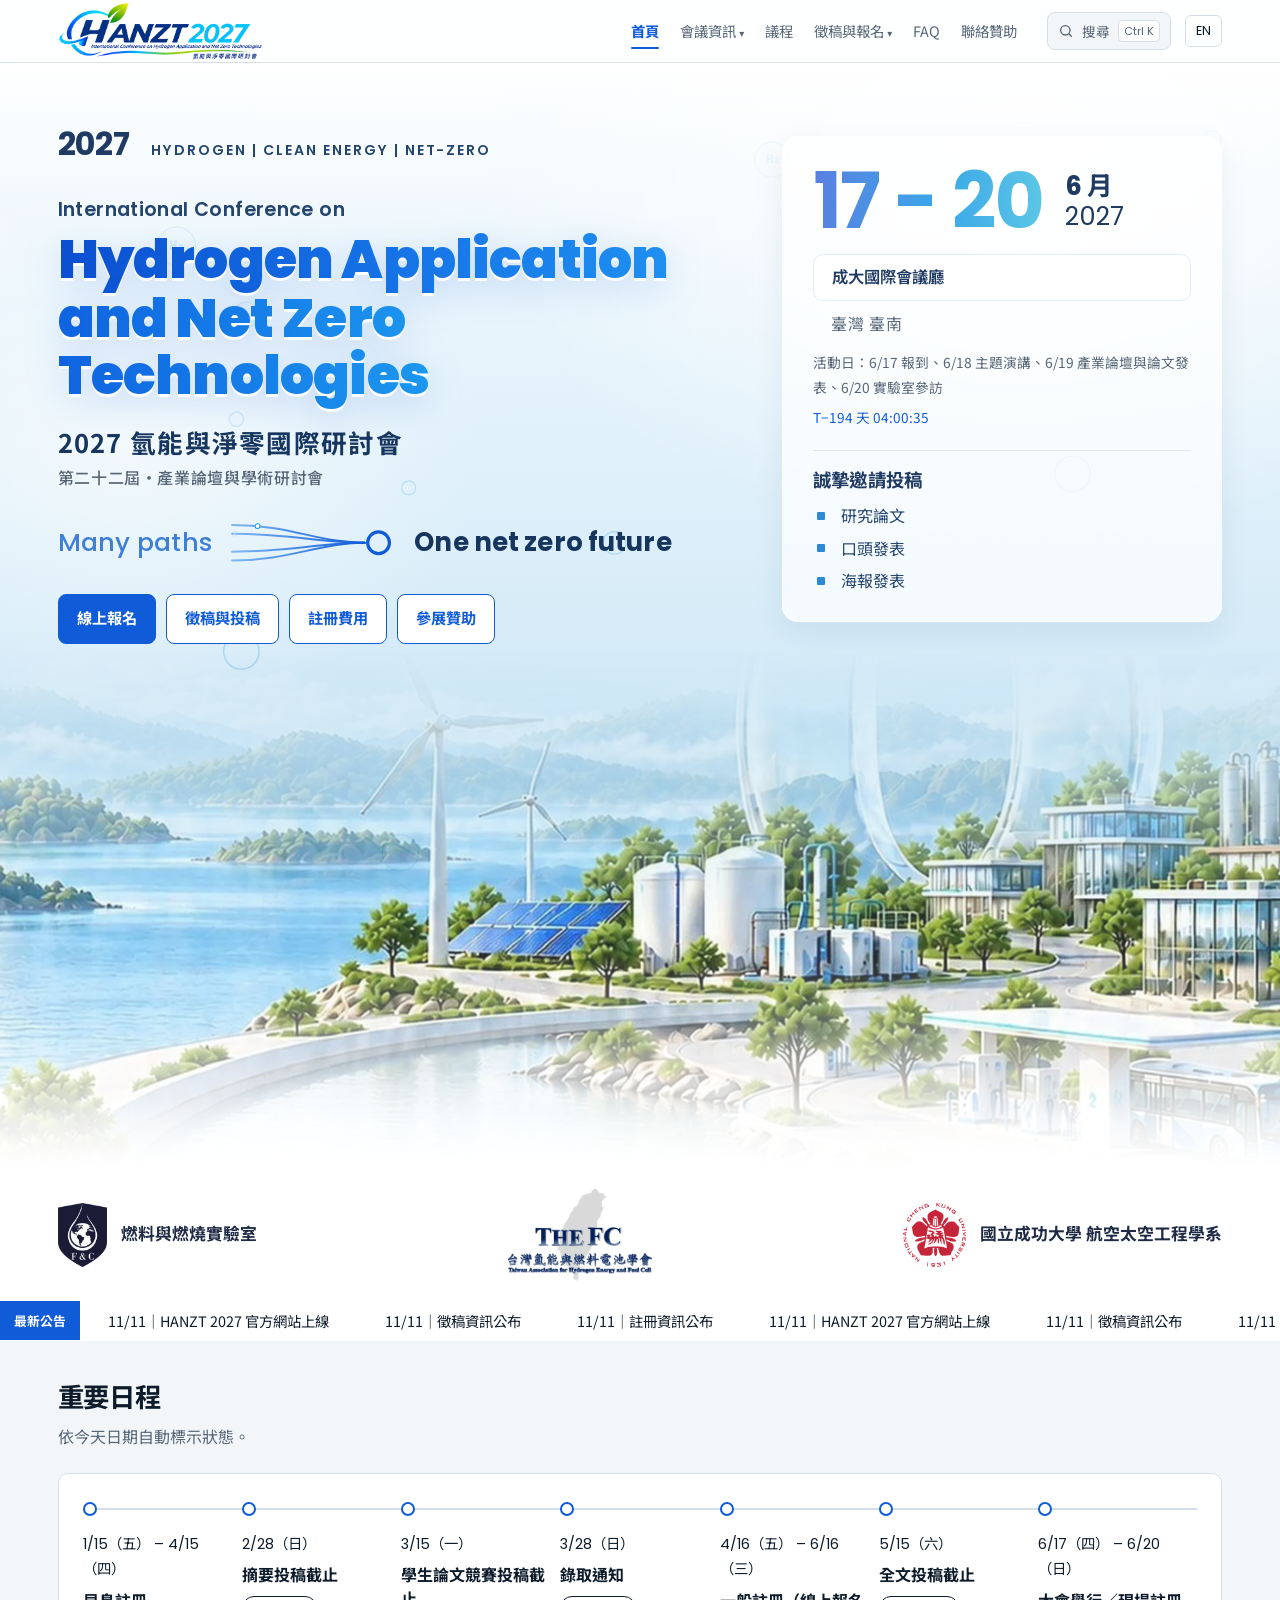
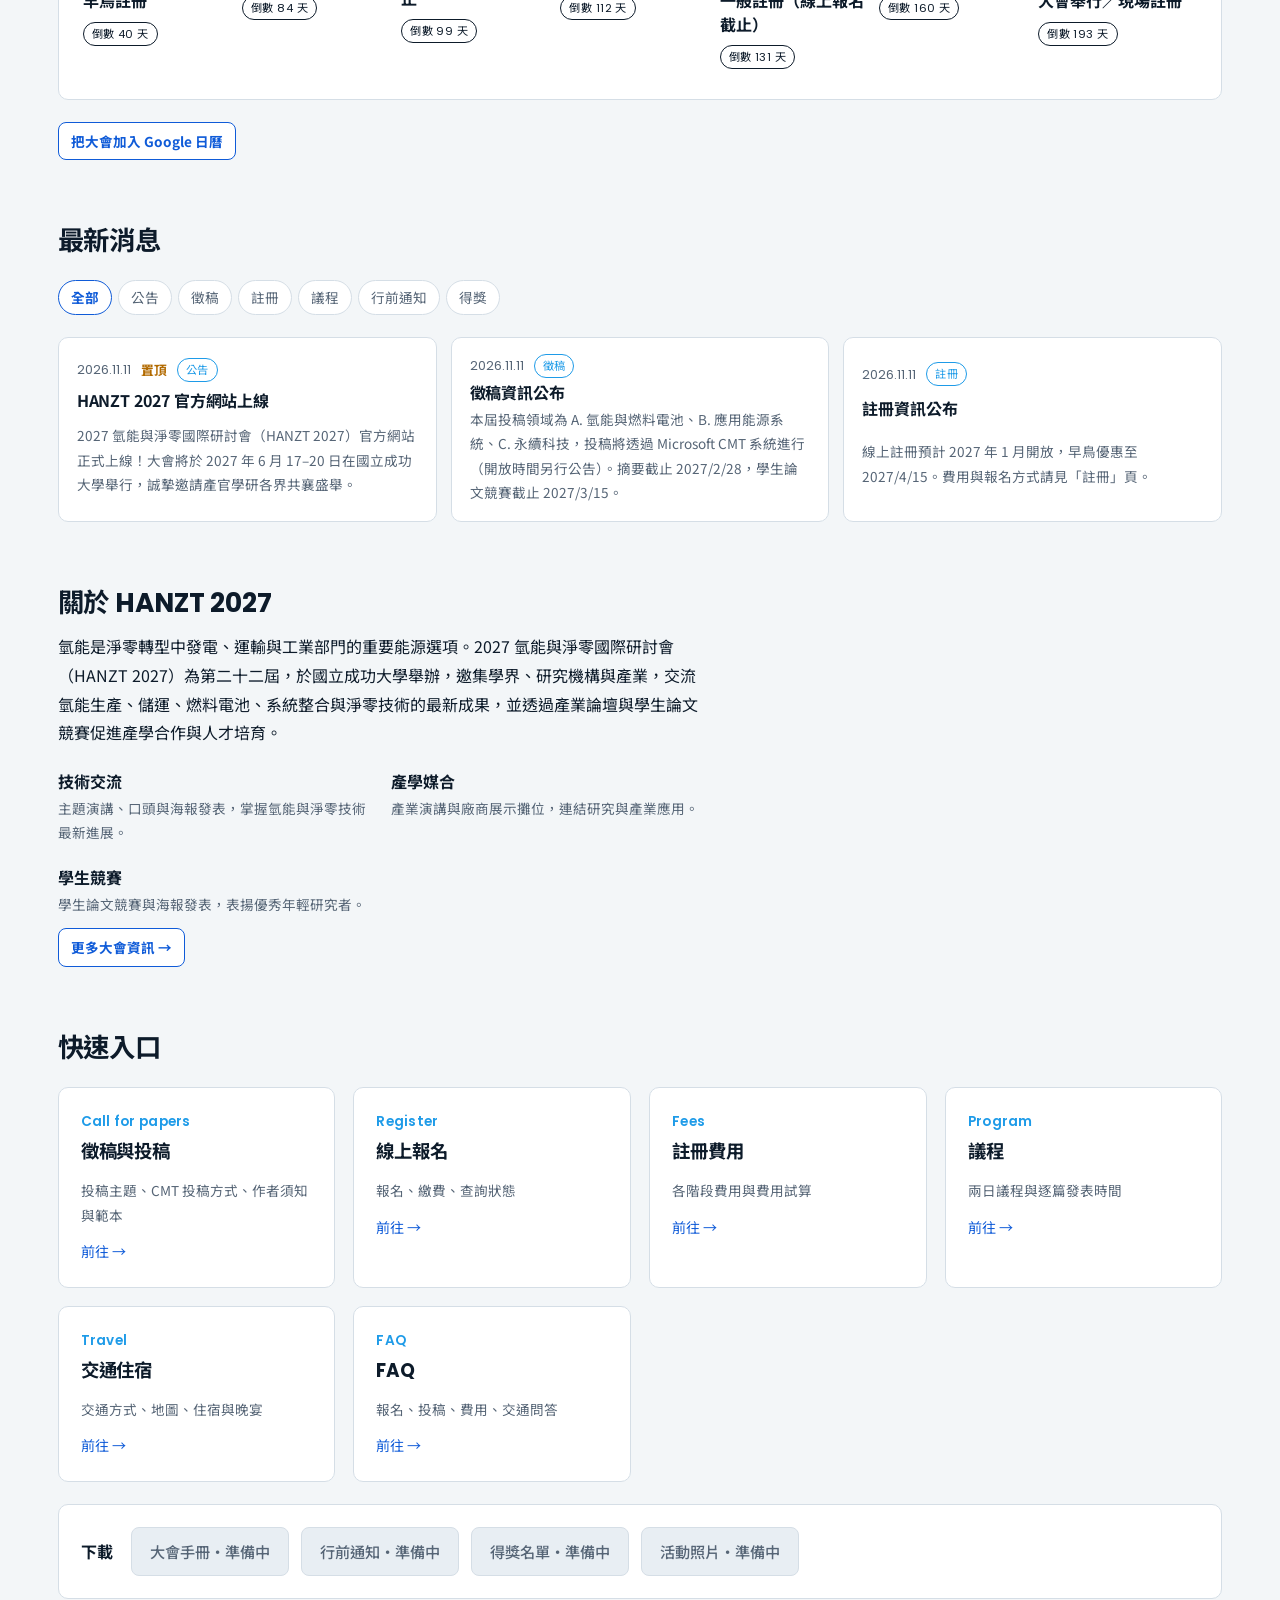
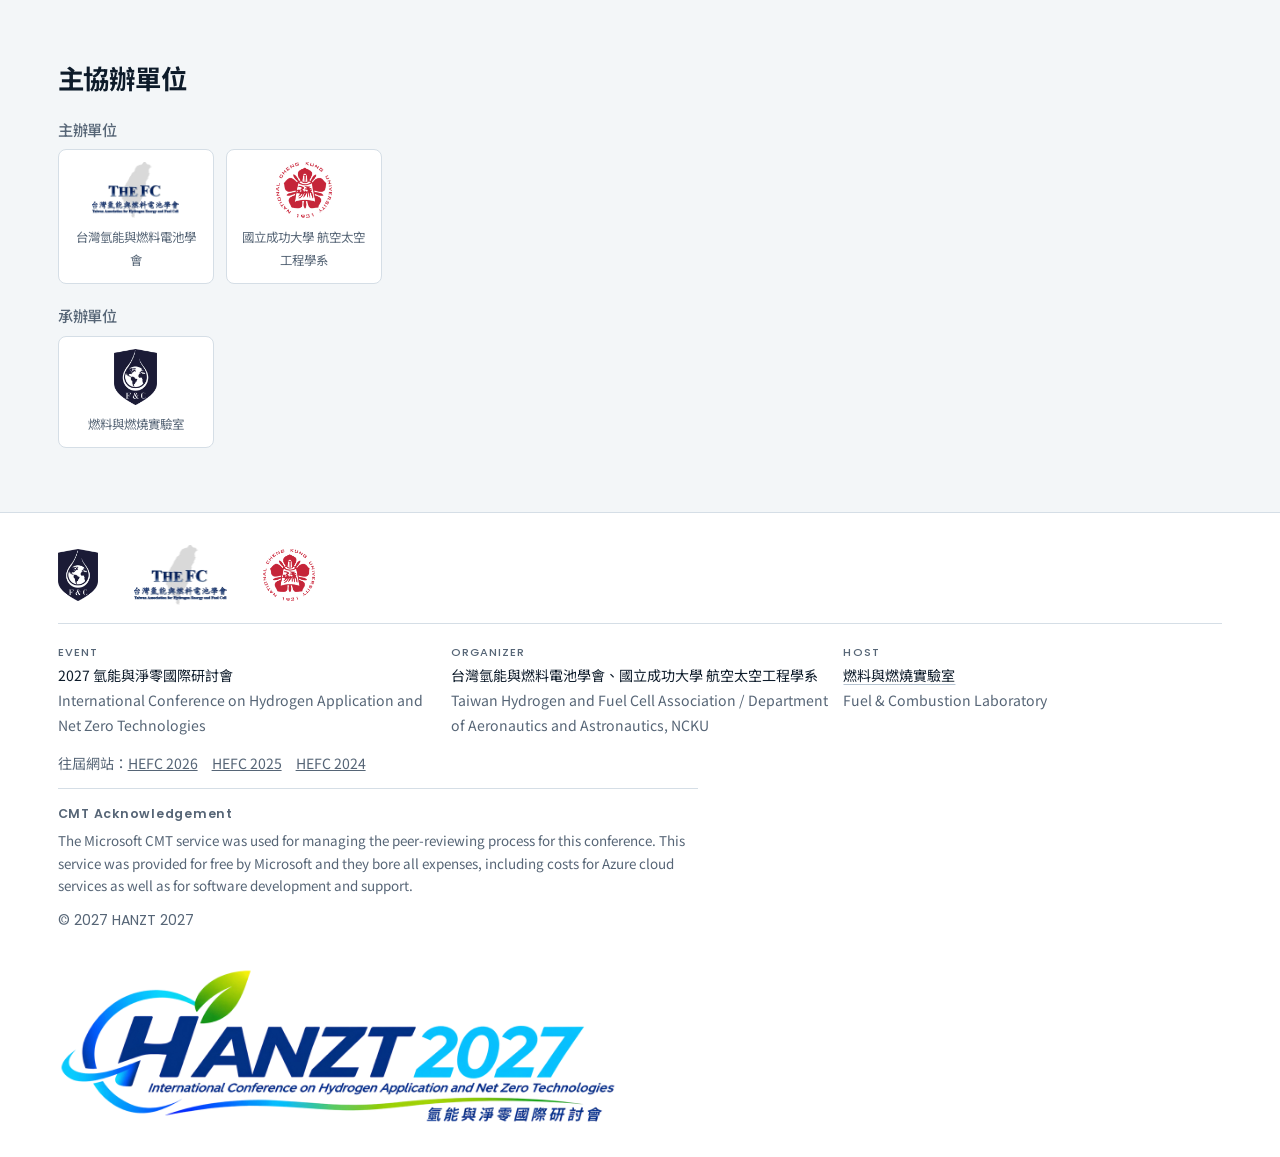
==== index.html @ 8eb85e92 "Add files via upload" ====
<!doctype html>
<html lang="zh-Hant">
<head>
<meta charset="utf-8">
<meta name="viewport" content="width=device-width, initial-scale=1, viewport-fit=cover">
<meta name="description" content="2027 氫能與淨零國際研討會（HANZT 2027，第二十二屆）・2027/6/17–20・國立成功大學光復校區國際會議廳。論文徵稿、線上投稿與報名、議程、交通住宿。">
<meta property="og:type" content="website">
<meta property="og:site_name" content="HANZT 2027">
<meta property="og:title" content="HANZT 2027 International Conference on Hydrogen Application and Net Zero Technologies">
<meta property="og:description" content="2027 氫能與淨零國際研討會（HANZT 2027，第二十二屆）・2027/6/17–20・國立成功大學光復校區國際會議廳。論文徵稿、線上投稿與報名、議程、交通住宿。">
<meta name="google-site-verification" content="Xrl5QOxCwy8xzjcPHykv6V2Zniyz-NF646YAPAQZJuQ">
<meta property="og:url" content="https://sites.google.com/view/hanzt2027">
<meta property="og:image" content="https://hanzt2027.github.io/hanzt2027web/og-hanzt2027.jpg">
<meta property="og:image:width" content="1200">
<meta property="og:image:height" content="630">
<meta name="twitter:card" content="summary_large_image">
<meta name="theme-color" content="#0f5bd8">
<meta name="color-scheme" content="only light">
<meta name="supported-color-schemes" content="light only">
<link rel="icon" href="favicon.ico" sizes="48x48">
<link rel="icon" type="image/png" sizes="96x96" href="favicon-96.png">
<link rel="icon" type="image/png" sizes="192x192" href="favicon-192.png"><link rel="apple-touch-icon" href="apple-touch-icon.png">
<script type="application/ld+json">{"@context":"https://schema.org","@type":"WebSite","name":"HANZT 2027","alternateName":["2027 氫能與淨零國際研討會","International Conference on Hydrogen Application and Net Zero Technologies"],"url":"https://hanzt2027.github.io/hanzt2027web/"}</script>
<script type="application/ld+json">{"@context":"https://schema.org","@type":"Event","name":"International Conference on Hydrogen Application and Net Zero Technologies (HANZT 2027)","alternateName":"2027 氫能與淨零國際研討會","startDate":"2027-06-17","endDate":"2027-06-20","eventStatus":"https://schema.org/EventScheduled","eventAttendanceMode":"https://schema.org/OfflineEventAttendanceMode","location":{"@type":"Place","name":"國立成功大學 光復校區 國際會議廳","address":{"@type":"PostalAddress","streetAddress":"臺南市東區大學路1號","addressLocality":"Tainan","addressCountry":"TW"}},"image":["https://hanzt2027.github.io/hanzt2027web/og-hanzt2027.jpg"],"description":"氫能是淨零轉型中發電、運輸與工業部門的重要能源選項。2027 氫能與淨零國際研討會（HANZT 2027）為第二十二屆，於國立成功大學舉辦，邀集學界、研究機構與產業，交流氫能生產、儲運、燃料電池、系統整合與淨零技術的最新成果，並透過產業論壇與學生論文競賽促進產學合作與人才培育。","url":"https://sites.google.com/view/hanzt2027","organizer":[{"@type":"Organization","name":"台灣氫能與燃料電池學會"},{"@type":"Organization","name":"國立成功大學 航空太空工程學系"},{"@type":"Organization","name":"燃料與燃燒實驗室","url":"https://ncku-fcl.com/"}]}</script>
<title>HANZT 2027｜2027 氫能與淨零國際研討會・6/17–20 國立成功大學</title>
<link rel="preconnect" href="https://fonts.googleapis.com">
<link rel="preconnect" href="https://fonts.gstatic.com" crossorigin>
<link rel="stylesheet" href="https://fonts.googleapis.com/css2?family=Noto+Sans+TC:wght@400;500;700;900&family=Poppins:wght@400;500;600;700;800&display=fallback">
<style id="hz-css">/* 固定淺色主題（不隨系統深色模式切換）。Layout: periodic-table "H₂" tile identity over a graph-paper hero with rising hydrogen bubbles; cobalt ink + one flame cyan. Sticky nav, hash views. */
:root{
  --bg:#f3f6f8; --surface:#ffffff; --sunk:#e8eef3; --ink:#0d1b2a; --muted:#566576; --line:#d5dee6; --line-strong:#b6c4d1;
  --accent:#0f5bd8; --accent-ink:#ffffff; --flame:#1e9be8; --warn:#b26a00; --ok:#1e7f4f; --bad:#b4372f;
  --c-keynote:#1747c4; --c-forum:#7a4bc0; --c-paper:#139fc4; --c-break:#8a96a3; --c-social:#b26a00; --c-ceremony:#1e7f4f;
  --serif:"Poppins","Noto Sans TC","PingFang TC","Microsoft JhengHei",sans-serif;
  --sans:"Noto Sans TC","PingFang TC","Microsoft JhengHei",system-ui,sans-serif;
  --mono:"Poppins","Noto Sans TC","PingFang TC","Microsoft JhengHei",sans-serif;
  --r:10px; --todo-bg:#ffe27a; --todo-ink:#3d2c00;
  color-scheme:light;
}
*{box-sizing:border-box}
[hidden]{display:none!important}
body{margin:0;background:var(--bg);color:var(--ink);font-family:var(--sans);font-size:16px;line-height:1.8}
body::before{content:"";position:fixed;inset:0 0 auto;height:env(safe-area-inset-top,0px);z-index:60;background:var(--surface)}
a{color:var(--accent)}
:focus-visible{outline:2px solid var(--flame);outline-offset:2px;border-radius:4px}
.wrap{max-width:1440px;margin:0 auto;padding-left:max(16px,env(safe-area-inset-left,0px));padding-right:max(16px,env(safe-area-inset-right,0px))}
.mono{font-family:var(--mono);font-variant-numeric:tabular-nums}
h1,h2,h3{font-family:var(--serif);text-wrap:balance;line-height:1.3;margin:0}
h2{font-size:1.75rem} h3{font-size:1.15rem}
p{margin:0}
.eyebrow{font-family:var(--mono);font-size:.75rem;letter-spacing:.14em;text-transform:uppercase;color:var(--flame)}

/* header */
header{position:sticky;top:env(safe-area-inset-top,0px);z-index:50;background:color-mix(in srgb,var(--surface) 92%,transparent);backdrop-filter:blur(10px);border-bottom:1px solid var(--line)}
.bar{display:flex;align-items:center;gap:14px;min-height:62px;position:relative}
.brand{display:flex;align-items:center;gap:10px;text-decoration:none;color:var(--ink);flex-shrink:0}
.mini-tile{width:38px;height:38px;border:1.5px solid var(--ink);border-radius:4px;display:grid;place-items:center;font-family:var(--serif);font-weight:900;font-size:1.2rem;position:relative;transition:transform .3s}
.brand:hover .mini-tile{transform:rotate(-6deg)}
.mini-tile small{position:absolute;top:1px;left:3px;font-family:var(--mono);font-size:.5rem;font-weight:500}
.brand b{font-family:var(--mono);font-weight:500;letter-spacing:.04em}
nav.main{display:flex;gap:1px;margin-left:auto;flex-wrap:wrap;justify-content:flex-end}
nav.main a{padding:7px 10px;border-radius:6px;text-decoration:none;color:var(--muted);font-size:.9rem;white-space:nowrap;position:relative}
nav.main a:hover{color:var(--ink);background:var(--sunk)}
nav.main a[aria-current="page"]{color:var(--accent);font-weight:700}
nav.main a[aria-current="page"]::after{content:"";position:absolute;left:10px;right:10px;bottom:2px;height:2px;background:var(--accent);border-radius:2px}
.lang{border:1px solid var(--line);background:none;color:var(--ink);border-radius:6px;padding:6px 10px;font-family:var(--mono);font-size:.8rem;cursor:pointer}
.menu-btn{display:none;margin-left:auto;border:1px solid var(--line);background:none;color:var(--ink);border-radius:6px;padding:6px 12px;font:inherit;cursor:pointer}
.dd{position:relative}
.dd-btn{border:0;background:none;font:inherit;font-size:.9rem;color:var(--muted);padding:7px 10px;border-radius:6px;cursor:pointer;white-space:nowrap;line-height:inherit}
.dd-btn:hover{color:var(--ink);background:var(--sunk)}
.dd.active > .dd-btn{color:var(--accent);font-weight:700}
.dd-btn .car{display:inline-block;font-size:.7em;margin-left:3px;transition:transform .2s}
.dd.open .dd-btn .car{transform:rotate(180deg)}
.dd-menu{position:absolute;top:100%;left:0;min-width:180px;background:var(--surface);border:1px solid var(--line);border-radius:10px;box-shadow:0 14px 34px -14px rgba(13,27,42,.3);padding:6px;display:none;flex-direction:column;z-index:60}
.dd.open .dd-menu{display:flex}
@media (hover:hover) and (min-width:901px){.dd:hover .dd-menu,.dd:focus-within .dd-menu{display:flex}}
nav.main .dd-menu a{padding:9px 12px}
nav.main .dd-menu a[aria-current="page"]{background:var(--sunk)}
nav.main .dd-menu a[aria-current="page"]::after{display:none}
@media (max-width:900px){
  .menu-btn{display:block}
  .dd-btn{display:block;width:100%;text-align:left;padding:14px 12px 4px;font-family:var(--mono);font-size:.72rem;letter-spacing:.12em;color:var(--muted);pointer-events:none}
  .dd-btn .car{display:none}
  .dd-menu{display:flex;position:static;box-shadow:none;border:0;padding:0 0 0 10px;min-width:0;background:none}
  nav.main{display:none;position:absolute;left:calc(-1*max(16px,env(safe-area-inset-left,0px)));right:calc(-1*max(16px,env(safe-area-inset-right,0px)));top:100%;background:var(--surface);border-bottom:1px solid var(--line);flex-direction:column;padding:8px max(16px,env(safe-area-inset-right,0px)) 14px max(16px,env(safe-area-inset-left,0px))}
  nav.main.open{display:flex}
  nav.main a{padding:11px 12px}
  nav.main a[aria-current="page"]::after{display:none}
}

/* hero */
.hero{position:relative;overflow:hidden;border-bottom:1px solid var(--line);background:
  linear-gradient(var(--bg),transparent 35%),
  repeating-linear-gradient(0deg,transparent 0 31px,var(--line) 31px 32px),
  repeating-linear-gradient(90deg,transparent 0 31px,var(--line) 31px 32px);background-color:var(--bg)}
.hero canvas{position:absolute;inset:0;width:100%;height:100%;pointer-events:none}
.hero-in{position:relative;display:grid;grid-template-columns:minmax(0,1fr) clamp(300px,24vw,360px);gap:64px;align-items:center;padding-block:56px 44px}
.hero h1{font-size:clamp(1.8rem,4.2vw,3.5rem);font-weight:900}
.hero .sub{font-size:1.1rem;color:var(--muted);margin-top:10px}
.hero .en{font-family:var(--mono);font-size:.85rem;color:var(--muted);margin-top:14px}
.facts{display:grid;grid-template-columns:auto minmax(0,1fr);gap:6px 16px;margin-top:24px}
.facts dt{font-family:var(--mono);font-size:.78rem;color:var(--muted);letter-spacing:.1em;text-transform:uppercase;padding-top:3px}
.facts dd{margin:0;min-width:0}
.cta{display:flex;flex-wrap:wrap;gap:10px;margin-top:24px}
.btn{display:inline-flex;align-items:center;justify-content:center;gap:8px;padding:10px 18px;border-radius:8px;text-decoration:none;font-weight:700;font-size:.95rem;border:1.5px solid var(--accent);color:var(--accent);background:var(--surface);cursor:pointer;font-family:inherit;transition:transform .15s,box-shadow .15s}
.btn:hover{transform:translateY(-1px);box-shadow:0 4px 0 color-mix(in srgb,var(--accent) 25%,transparent)}
.btn.primary{background:var(--accent);color:var(--accent-ink)}
.btn.small{padding:6px 12px;font-size:.85rem}
.btn[aria-disabled="true"],.btn:disabled{border-color:var(--line);color:var(--muted);background:var(--sunk);cursor:not-allowed;font-weight:500;transform:none;box-shadow:none}
.tile{aspect-ratio:1;max-width:100%;border:2.5px solid var(--ink);border-radius:8px;background:var(--surface);padding:20px;display:flex;flex-direction:column;justify-content:space-between;box-shadow:10px 10px 0 var(--sunk);transition:transform .4s}
.tile-wrap{perspective:1000px}
.tile{transform-style:preserve-3d;will-change:transform;transition:transform .25s ease-out}
.tile .cdline{font-family:var(--mono);font-size:.82rem;color:var(--accent);letter-spacing:.04em;margin-top:4px;font-variant-numeric:tabular-nums}
.tile .row{display:flex;justify-content:space-between;font-family:var(--mono);font-size:.9rem}
.tile .sym{font-family:var(--serif);font-weight:900;font-size:clamp(7.5rem,7vw,9rem);line-height:1}
.tile .sym sub{font-size:2.6rem;color:var(--flame)}
.tile .nm{font-family:var(--mono);font-size:.8rem;color:var(--muted);letter-spacing:.06em}
@media (max-width:820px){.hero-in{grid-template-columns:1fr;gap:28px;padding-block:32px}.tile{width:220px}.tile .sym{font-size:5rem}}
.ticker{position:relative;border-top:1px solid var(--line);background:var(--surface);display:flex;align-items:center;overflow:hidden}
.ticker b{flex-shrink:0;font-size:.8rem;padding:8px 14px;background:var(--accent);color:var(--accent-ink);font-weight:700;z-index:1}
.ticker-view{overflow:hidden;flex:1;min-width:0}
.ticker-track{display:flex;width:max-content;gap:56px;padding:8px 28px;animation:tick 38s linear infinite;font-size:.9rem}
.ticker:hover .ticker-track{animation-play-state:paused}
.ticker-track a{color:var(--ink);text-decoration:none;white-space:nowrap}
.ticker-track a:hover{color:var(--accent)}
@keyframes tick{to{transform:translateX(-50%)}}

/* sections */
main{padding-block:40px 64px}
.view{display:grid;gap:64px;animation:viewIn .45s cubic-bezier(.2,.7,.2,1)}
@keyframes viewIn{from{opacity:0;transform:translateY(10px)}to{opacity:1;transform:none}}
.head{display:grid;gap:6px}
.head p{color:var(--muted);max-width:70ch}
.grid2{display:grid;grid-template-columns:repeat(auto-fit,minmax(min(100%,340px),1fr));gap:20px}
.grid3{display:grid;grid-template-columns:repeat(auto-fit,minmax(min(100%,260px),1fr));gap:18px}
.grid4{display:grid;grid-template-columns:repeat(auto-fit,minmax(min(100%,210px),1fr));gap:16px}
.card{background:var(--surface);border:1px solid var(--line);border-radius:var(--r);padding:22px;min-width:0}
a.card{text-decoration:none;color:var(--ink);transition:border-color .2s,transform .2s;display:grid;gap:6px;align-content:start}
a.card:hover{border-color:var(--accent);transform:translateY(-2px)}
a.card .go{color:var(--accent);font-size:.88rem;margin-top:6px}
.card h3{margin-bottom:8px}
.prose{max-width:72ch;display:grid;gap:12px}
.prose ul{margin:0;padding-left:1.2em}
.note{font-size:.85rem;color:var(--muted)}
.tag{display:inline-block;font-family:var(--mono);font-size:.7rem;padding:1px 8px;border-radius:99px;border:1px solid currentColor;letter-spacing:.04em;vertical-align:2px;white-space:nowrap}
.tag.tbd{color:var(--warn)} .tag.now{color:var(--ok)} .tag.past{color:var(--muted)} .tag.bad{color:var(--bad)}
.ph{border:1.5px dashed var(--muted);border-radius:var(--r);background:repeating-linear-gradient(45deg,transparent 0 10px,var(--sunk) 10px 20px);display:grid;place-items:center;text-align:center;color:var(--muted);font-size:.85rem;padding:14px;min-height:120px;max-width:100%}
.ph b{display:block;color:var(--ink);font-weight:500}
.rv.in{animation:rise .6s cubic-bezier(.2,.7,.2,1) both}
@keyframes rise{from{transform:translateY(14px)}to{transform:none}}

/* countdown + timeline */
.status{display:grid;grid-template-columns:repeat(auto-fit,minmax(min(100%,250px),1fr));gap:18px}
.cd{display:grid;grid-template-columns:repeat(4,1fr);gap:8px;margin-top:12px}
.cd div{background:var(--sunk);border-radius:8px;padding:10px 4px;text-align:center}
.cd b{display:block;font-family:var(--mono);font-size:1.8rem;font-weight:500;line-height:1.1;color:var(--accent);font-variant-numeric:tabular-nums}
.cd span{font-size:.72rem;color:var(--muted)}
.tl{list-style:none;margin:0;padding:0;display:grid;border-left:2px solid var(--line);margin-left:6px}
.tl li{position:relative;padding:0 0 20px 24px;display:grid;grid-template-columns:minmax(0,180px) minmax(0,1fr);gap:4px 18px}
.tl li::before{content:"";position:absolute;left:-7px;top:7px;width:12px;height:12px;border-radius:50%;background:var(--surface);border:2px solid var(--accent)}
.tl li.past::before{border-color:var(--line);background:var(--line)}
.tl li.now::before{background:var(--ok);border-color:var(--ok);box-shadow:0 0 0 4px color-mix(in srgb,var(--ok) 25%,transparent)}
.tl li.past .tl-d,.tl li.past .tl-l{color:var(--muted)}
.tl-d{font-family:var(--mono);font-size:.88rem;font-variant-numeric:tabular-nums}
.tl-d s{color:var(--muted)}
@media (max-width:560px){.tl li{grid-template-columns:1fr}}

/* news */
.filters{display:flex;flex-wrap:wrap;gap:6px}
.chip{border:1px solid var(--line);background:var(--surface);color:var(--muted);border-radius:99px;padding:4px 12px;font:inherit;font-size:.85rem;cursor:pointer}
.chip[aria-pressed="true"]{border-color:var(--accent);color:var(--accent);font-weight:700}
.newslist{display:grid;gap:14px;grid-template-columns:repeat(auto-fill,minmax(min(100%,320px),1fr))}
.htl{list-style:none;margin:0;padding:0;display:grid;grid-template-columns:repeat(var(--n),minmax(0,1fr));position:relative}
.htl::before{content:"";position:absolute;left:0;right:0;top:6px;height:2px;background:var(--line)}
.htl li{position:relative;padding:30px 14px 0 0;display:grid;gap:6px;align-content:start;min-width:0}
.htl li::before{content:"";position:absolute;left:0;top:0;width:14px;height:14px;border-radius:50%;background:var(--surface);border:2.5px solid var(--accent);box-sizing:border-box}
.htl li.past::before{border-color:var(--line-strong);background:var(--line)}
.htl li.now::before{background:var(--ok);border-color:var(--ok);box-shadow:0 0 0 5px color-mix(in srgb,var(--ok) 22%,transparent)}
.htl .d{font-family:var(--mono);font-size:.9rem;font-variant-numeric:tabular-nums}
.htl .d s{color:var(--muted)}
.htl .l{font-weight:700;line-height:1.45}
.htl li.past .d,.htl li.past .l{color:var(--muted)}
@media (max-width:900px){
  .htl{grid-template-columns:1fr}
  .htl::before{left:6px;right:auto;top:0;bottom:0;width:2px;height:auto}
  .htl li{padding:0 0 22px 30px}
}
.section{display:grid;gap:22px}
.news-item{border:1px solid var(--line);border-radius:var(--r);padding:16px 18px;background:var(--surface);display:grid;gap:4px}
.news-item .meta{display:flex;gap:10px;align-items:center;flex-wrap:wrap;font-size:.8rem;color:var(--muted)}
.news-item h3{font-family:var(--sans);font-size:1rem}
.pin{color:var(--warn);font-weight:700}

/* tabs */
.tabs{display:flex;flex-wrap:wrap;gap:4px;border-bottom:1px solid var(--line)}
.tabs button{border:0;background:none;font:inherit;color:var(--muted);padding:10px 14px;cursor:pointer;border-bottom:2.5px solid transparent;margin-bottom:-1px}
.tabs button[aria-selected="true"]{color:var(--ink);border-bottom-color:var(--accent);font-weight:700}
.panel{padding-top:24px;display:grid;gap:22px}

/* tables */
.tw{overflow-x:auto;border:1px solid var(--line);border-radius:var(--r);background:var(--surface)}
table{border-collapse:collapse;width:100%;min-width:560px;font-size:.93rem}
th,td{text-align:left;padding:11px 14px;border-bottom:1px solid var(--line);vertical-align:top}
th{font-weight:700;background:var(--sunk);font-size:.85rem}
tr:last-child td{border-bottom:0}
td.num,th.num{text-align:right;font-family:var(--mono);font-variant-numeric:tabular-nums}
td.cur{background:color-mix(in srgb,var(--accent) 9%,transparent);font-weight:700}
.star{border:0;background:none;cursor:pointer;font-size:1.05rem;color:var(--muted);padding:0 4px;line-height:1}
.star[aria-pressed="true"]{color:var(--warn)}

/* agenda */
.ag{display:grid;border:1px solid var(--line);border-radius:var(--r);background:var(--surface);overflow:hidden}
.ag-row{display:grid;grid-template-columns:130px 6px minmax(0,1fr);gap:16px;padding:14px 18px;border-bottom:1px solid var(--line)}
.ag-row:last-child{border-bottom:0}
.ag-row.live{background:color-mix(in srgb,var(--ok) 10%,transparent)}
.ag-bar{border-radius:3px}
.ag-row .t{font-family:var(--mono);font-size:.88rem;color:var(--muted)}
.ag-row .k{font-family:var(--mono);font-size:.7rem;letter-spacing:.1em;text-transform:uppercase}
.legend{display:flex;flex-wrap:wrap;gap:14px;font-size:.82rem;color:var(--muted)}
.legend i{display:inline-block;width:10px;height:10px;border-radius:2px;margin-right:6px;vertical-align:-1px}
@media (max-width:560px){.ag-row{grid-template-columns:6px minmax(0,1fr)}.ag-row .t{grid-column:2}.ag-bar{grid-row:1/span 2}}
.toolbar{display:flex;flex-wrap:wrap;gap:10px;align-items:center}
.toolbar input[type=search]{flex:1 1 240px;min-width:0}

/* topics */
.topic{display:grid;grid-template-columns:52px minmax(0,1fr);gap:14px;padding:14px 0;border-top:1px solid var(--line)}
.code{font-family:var(--mono);font-weight:500;font-size:1.05rem;color:var(--accent);border:1.5px solid var(--accent);border-radius:6px;height:44px;display:grid;place-items:center}

/* people, logos, sponsors */
.person{display:grid;grid-template-columns:110px minmax(0,1fr);gap:18px;align-items:start}
.person .ph{min-height:110px;aspect-ratio:1;padding:6px;font-size:.72rem}
details{border-top:1px solid var(--line);padding-top:10px;margin-top:12px}
details summary{cursor:pointer;color:var(--accent);font-weight:700;font-size:.9rem;list-style:none}
details summary::before{content:"＋ ";font-family:var(--mono)}
details[open] summary::before{content:"－ "}
details > div{padding-top:10px;display:grid;gap:10px;font-size:.93rem}
.logos{display:grid;grid-template-columns:repeat(auto-fill,minmax(150px,1fr));gap:12px}
.logos .ph{min-height:84px;font-size:.78rem}
.org-group{display:grid;gap:10px}
.org-group h3{font-size:.95rem;font-family:var(--sans);color:var(--muted);font-weight:500}
.marquee{overflow:hidden;mask-image:linear-gradient(90deg,transparent,#000 8%,#000 92%,transparent);-webkit-mask-image:linear-gradient(90deg,transparent,#000 8%,#000 92%,transparent)}
.marquee-track{display:flex;gap:18px;width:max-content;animation:tick 45s linear infinite}
.marquee:hover .marquee-track{animation-play-state:paused}
.marquee img{height:72px;width:auto;border:1px solid var(--line);border-radius:8px;background:#fff;display:block}
.faq-cat{display:grid;gap:4px}
.faq details{border:1px solid var(--line);border-radius:var(--r);background:var(--surface);padding:14px 18px;margin:0}
.faq details summary{color:var(--ink)}
.faq details summary::before{color:var(--accent)}
.faq .list{display:grid;gap:10px}

/* forms */
.form{display:grid;gap:16px}
.frow{display:grid;grid-template-columns:repeat(auto-fit,minmax(min(100%,240px),1fr));gap:16px}
.field{display:grid;gap:6px;min-width:0;align-content:start}
.field > label,.field > .lbl{font-weight:700;font-size:.9rem}
.req::after{content:" *";color:var(--bad)}
input,select,textarea{font:inherit;color:var(--ink);background:var(--bg);border:1px solid var(--line);border-radius:8px;padding:9px 12px;width:100%;min-width:0}
textarea{min-height:120px;resize:vertical}
input[type=checkbox],input[type=radio]{width:auto;accent-color:var(--accent)}
input:focus,select:focus,textarea:focus{outline:2px solid color-mix(in srgb,var(--accent) 40%,transparent);border-color:var(--accent)}
.seg{display:grid;grid-template-columns:repeat(auto-fit,minmax(min(100%,170px),1fr));gap:8px}
.seg label{border:1.5px solid var(--line);border-radius:8px;padding:10px 12px;cursor:pointer;display:flex;gap:8px;align-items:flex-start;font-size:.9rem;background:var(--surface)}
.seg label:has(input:checked){border-color:var(--accent);background:color-mix(in srgb,var(--accent) 7%,var(--surface))}
.hint{font-size:.8rem;color:var(--muted)}
.counter.over{color:var(--bad);font-weight:700}
.msg{border-radius:var(--r);padding:14px 18px;border:1.5px solid}
.msg.ok{border-color:var(--ok);background:color-mix(in srgb,var(--ok) 9%,var(--surface))}
.msg.err{border-color:var(--bad);background:color-mix(in srgb,var(--bad) 8%,var(--surface))}
.feebox{display:flex;align-items:baseline;gap:10px;flex-wrap:wrap;background:var(--sunk);border-radius:8px;padding:12px 16px}
.feebox b{font-family:var(--mono);font-size:1.6rem;color:var(--accent);font-weight:500}
.pill{display:inline-block;padding:2px 10px;border-radius:99px;font-size:.78rem;font-weight:700;background:var(--sunk);color:var(--muted)}
.pill.ok{background:color-mix(in srgb,var(--ok) 16%,transparent);color:var(--ok)}
.pill.warn{background:color-mix(in srgb,var(--warn) 16%,transparent);color:var(--warn)}
.pill.bad{background:color-mix(in srgb,var(--bad) 14%,transparent);color:var(--bad)}
.stats{display:grid;grid-template-columns:repeat(auto-fit,minmax(min(100%,150px),1fr));gap:12px}
.stats div{background:var(--surface);border:1px solid var(--line);border-radius:var(--r);padding:14px 16px}
.stats b{display:block;font-family:var(--mono);font-size:1.6rem;font-weight:500}
table.staff{min-width:980px;font-size:.86rem}
table.staff select,table.staff input{padding:5px 8px;font-size:.85rem}
tr.dirty td{background:color-mix(in srgb,var(--warn) 9%,transparent)}

.steps{list-style:none;margin:0;padding:0;display:grid;grid-template-columns:repeat(auto-fit,minmax(min(100%,200px),1fr));gap:14px;counter-reset:s}
.steps li{counter-increment:s;background:var(--surface);border:1px solid var(--line);border-radius:var(--r);padding:16px}
.steps li::before{content:counter(s);font-family:var(--mono);color:var(--accent);font-size:1.4rem;display:block}
.kv{display:grid;grid-template-columns:auto minmax(0,1fr) auto;gap:8px 14px;align-items:center}
.kv dt{color:var(--muted);font-size:.88rem}
.kv dd{margin:0;min-width:0;overflow-wrap:anywhere}
.copy{border:1px solid var(--line);background:none;color:var(--muted);border-radius:6px;font:inherit;font-size:.78rem;padding:3px 9px;cursor:pointer}
.banner{border:1.5px solid var(--warn);background:color-mix(in srgb,var(--warn) 10%,var(--surface));border-radius:var(--r);padding:14px 18px}
.banner.info{border-color:var(--flame);background:color-mix(in srgb,var(--flame) 9%,var(--surface))}
.dl{display:flex;flex-wrap:wrap;gap:10px}
.floor{display:grid;grid-template-columns:64px minmax(0,1fr);border:1px solid var(--line);border-radius:var(--r);overflow:hidden;background:var(--surface)}
.floor + .floor{margin-top:-1px}
.floor b{display:grid;place-items:center;font-family:var(--mono);font-size:1.3rem;background:var(--sunk);border-right:1px solid var(--line)}
.floor div{padding:14px 18px}
.rooms{display:flex;flex-wrap:wrap;gap:6px;margin-top:6px}
.rooms span{font-family:var(--mono);font-size:.78rem;border:1px solid var(--line);border-radius:6px;padding:2px 8px}

footer{border-top:1px solid var(--line);background:var(--surface);padding-block:32px;font-size:.88rem;color:var(--muted)}
footer .wrap{display:grid;gap:12px}
footer a{color:var(--muted)}
.foot-org{display:grid;grid-template-columns:repeat(auto-fit,minmax(min(100%,240px),1fr));gap:14px}
.foot-org b{display:block;font-family:var(--mono);font-size:.7rem;letter-spacing:.1em;color:var(--muted);font-weight:500}
.foot-org span{color:var(--ink)}
.mapbox{position:relative;aspect-ratio:16/9;max-width:100%;border:1px solid var(--line);border-radius:var(--r);overflow:hidden;background:var(--sunk);display:grid;place-items:center;text-align:center;padding:16px}
.mapbox iframe{position:absolute;inset:0;width:100%;height:100%;border:0}
@media (max-width:600px){.mapbox{aspect-ratio:4/3}}
header .bar{transition:min-height .25s}
header.scrolled .bar{min-height:50px}
header.scrolled{box-shadow:0 8px 24px -16px rgba(13,27,42,.4)}
.progress{position:absolute;left:0;bottom:-1px;height:2px;width:0;background:linear-gradient(90deg,var(--accent),var(--flame))}
.wordmark{font-family:var(--serif);font-weight:900;font-size:clamp(3.4rem,14vw,13rem);line-height:.9;letter-spacing:-.01em;color:var(--surface);-webkit-text-stroke:3px var(--line-strong);paint-order:stroke fill;white-space:nowrap;overflow:hidden;margin-top:18px;user-select:none}
.wordmark span{font-family:var(--mono);font-weight:500;color:var(--accent);-webkit-text-stroke:0;margin-left:.18em;font-size:.55em;vertical-align:.12em}

/* search & AI */
.search-btn{display:inline-flex;align-items:center;gap:8px;border:1px solid var(--line);background:var(--bg);color:var(--muted);border-radius:8px;padding:6px 10px;font:inherit;font-size:.85rem;cursor:pointer;margin-left:6px}
.search-btn:hover{border-color:var(--accent);color:var(--ink)}
.search-btn svg{width:16px;height:16px;flex-shrink:0}
.search-btn kbd{font-family:var(--mono);font-size:.7rem;border:1px solid var(--line);border-radius:4px;padding:0 5px;background:var(--surface)}
@media (max-width:900px){.search-btn .lbl,.search-btn kbd{display:none}.search-btn{margin-left:auto}.menu-btn{margin-left:0}}
.sx{position:fixed;inset:0;z-index:100;background:rgba(13,27,42,.42);backdrop-filter:blur(3px);display:flex;justify-content:center;align-items:flex-start;padding:calc(8vh + env(safe-area-inset-top,0px)) max(16px,env(safe-area-inset-right,0px)) 16px max(16px,env(safe-area-inset-left,0px))}
.sx-panel{width:100%;max-width:720px;max-height:80vh;display:flex;flex-direction:column;background:var(--surface);border-radius:14px;box-shadow:0 30px 80px -20px rgba(13,27,42,.5);overflow:hidden;animation:viewIn .25s ease-out}
.sx-top{display:flex;align-items:center;gap:10px;padding:14px 16px;border-bottom:1px solid var(--line)}
.sx-top svg{width:20px;height:20px;color:var(--muted);flex-shrink:0}
.sx-top input{border:0;background:none;font-size:1.05rem;padding:6px 0;outline:none}
.sx-top input:focus{outline:none}
.sx-close{border:1px solid var(--line);background:none;border-radius:6px;font-family:var(--mono);font-size:.72rem;color:var(--muted);padding:3px 8px;cursor:pointer}
.sx-body{overflow:auto;padding:8px}
.sx-hint{padding:14px 12px;color:var(--muted);font-size:.9rem;display:grid;gap:10px}
.sx-hint .chips{display:flex;flex-wrap:wrap;gap:6px}
.sx-item{display:grid;grid-template-columns:auto minmax(0,1fr);gap:4px 12px;align-items:start;width:100%;text-align:left;border:0;background:none;font:inherit;color:inherit;padding:10px 12px;border-radius:10px;cursor:pointer}
.sx-item[aria-selected="true"],.sx-item:hover{background:var(--sunk)}
.sx-item .k{grid-row:span 2;font-family:var(--mono);font-size:.68rem;letter-spacing:.06em;color:var(--flame);border:1px solid currentColor;border-radius:99px;padding:1px 8px;margin-top:3px;white-space:nowrap}
.sx-item .t{font-weight:700;line-height:1.4}
.sx-item .x{font-size:.84rem;color:var(--muted);line-height:1.5;overflow:hidden;display:-webkit-box;-webkit-line-clamp:2;-webkit-box-orient:vertical}
.sx-sec{font-family:var(--mono);font-size:.7rem;letter-spacing:.12em;color:var(--muted);padding:10px 12px 4px}
mark.todo{background:var(--todo-bg);color:var(--todo-ink);padding:0 4px;border-radius:3px;font-weight:700}
.todo-pill{position:fixed;right:max(16px,env(safe-area-inset-right,0px));bottom:calc(16px + env(safe-area-inset-bottom,0px));z-index:40;background:var(--todo-bg);color:var(--todo-ink);border-radius:99px;padding:6px 14px;font-size:.82rem;font-weight:700;box-shadow:0 2px 10px rgba(0,0,0,.15)}
@media (prefers-reduced-motion:reduce){.ticker-track,.marquee-track{animation:none}.rv.in,.view{animation:none}.btn,.tile,a.card{transition:none}}

/* ===== 首頁主視覺（v22，依海報） ===== */
.kv-hero{display:block;border-bottom:0;background:linear-gradient(180deg,#ffffff 0%,#e9f5fc 18%,#cfe8f6 55%,#c2e4f6 100%)}
.kv-sky{position:absolute;inset:0;pointer-events:none;background:radial-gradient(60% 40% at 80% 10%,rgba(255,255,255,.85),transparent 70%),radial-gradient(40% 30% at 10% 30%,rgba(255,255,255,.6),transparent 70%)}
.kv-in{position:relative;z-index:1;padding-block:52px 0;font-family:"Poppins",var(--sans)}
.kv-kick{display:flex;align-items:baseline;gap:22px;color:#24456e;letter-spacing:.12em;font-size:.95rem;font-weight:500}
.kv-kick b{font-size:2.1rem;letter-spacing:0;font-weight:700;color:#1f3b63}
.kv-pre{margin:18px 0 0;font-weight:600;font-size:clamp(1.05rem,1.6vw,1.45rem);color:#24456e;letter-spacing:.02em}
.kv-title{font-family:"Poppins",var(--sans);font-weight:800;font-size:clamp(2.2rem,5.6vw,5.1rem);line-height:1.08;letter-spacing:-.015em;margin:6px 0 0;text-wrap:initial}
.kv-title span{display:block;width:max-content;max-width:100%;background:linear-gradient(90deg,#0b4fd0,#1673e6 55%,#1f8ff0);-webkit-background-clip:text;background-clip:text;color:transparent;filter:drop-shadow(0 3px 0 rgba(255,255,255,.9)) drop-shadow(0 8px 18px rgba(15,91,216,.18))}
.kv-title span+span{background:linear-gradient(90deg,#0f63e0,#1d9bf0 60%,#35b3f5);-webkit-background-clip:text;background-clip:text}
.kv-zh{margin:14px 0 0;font-family:var(--sans);font-size:1.2rem;font-weight:700;color:#1f3b63}
.kv-zh small{display:block;font-size:.92rem;font-weight:500;color:var(--muted);margin-top:4px}
.kv-zh.en{font-size:1rem;font-weight:500;color:var(--muted)}
.kv-tag{display:inline-flex;margin-top:22px;border-radius:12px;overflow:hidden;box-shadow:0 6px 20px rgba(15,91,216,.15);font-size:clamp(1.1rem,1.8vw,1.55rem);letter-spacing:.06em}
.kv-tag span{padding:8px 28px}
.kv-tag span:first-child{background:linear-gradient(90deg,#1565e0,#2f9cf2);color:#fff}
.kv-tag span:last-child{background:#fff;color:#16365f}
.kv-row{display:grid;grid-template-columns:minmax(0,560px) minmax(0,1fr);gap:56px;margin-top:30px;align-items:start}
.kv-date{background:rgba(255,255,255,.72);backdrop-filter:blur(6px);border:1px solid rgba(255,255,255,.9);border-radius:16px;padding:22px 28px 20px;box-shadow:0 10px 30px rgba(31,59,99,.08)}
.kv-dnum{display:flex;align-items:center;gap:22px}
.kv-dnum .g{font-weight:700;font-size:clamp(3.4rem,6vw,5.4rem);line-height:1;letter-spacing:-.02em;background:linear-gradient(90deg,#5a7fe0,#3aa7e8 55%,#5cc6e6);-webkit-background-clip:text;background-clip:text;color:transparent}
.kv-dnum .m{font-size:1.75rem;line-height:1.2;color:#1f3b63;font-weight:400}
.kv-dnum .m::first-line{font-weight:700}
.kv-venue{margin-top:14px;background:rgba(255,255,255,.85);border:1px solid #e3edf5;border-radius:10px;padding:8px 18px;font-weight:600;color:#1f3b63;font-size:1.02rem}
.kv-city{margin:10px 0 0 18px;color:#5b6b7c;letter-spacing:.04em}
.kv-note{margin:10px 0 0;font-family:var(--sans);font-size:.86rem;color:var(--muted)}
.kv-cd{margin:6px 0 0;font-family:var(--mono);font-size:.85rem;color:var(--accent);font-variant-numeric:tabular-nums}
.kv-call h2{font-family:"Poppins",var(--sans);font-weight:700;font-size:1.45rem;line-height:1.3;color:#1f3b63;text-transform:uppercase;letter-spacing:.01em;max-width:22ch}
.kv-call ul{list-style:none;padding:0;margin:14px 0 0;display:grid;gap:6px}
.kv-call li{position:relative;padding-left:28px;font-size:1.15rem;color:#24456e}
.kv-call li::before{content:"";position:absolute;left:4px;top:.55em;width:8px;height:8px;background:#2a8ad8;border-radius:1px}
.kv-call .cta{margin-top:22px}
.kv-facts{margin-top:20px;font-family:var(--sans);font-size:.92rem}
.kv-art{position:relative;margin-top:10px;pointer-events:none}
.kv-art>img{display:block;width:100%;height:clamp(340px,40vw,620px);object-fit:cover;object-position:center 60%;-webkit-mask-image:linear-gradient(180deg,transparent 0,#000 24%);mask-image:linear-gradient(180deg,transparent 0,#000 24%)}
.kv-strip{position:relative;background:linear-gradient(180deg,rgba(255,255,255,0),#fff 45%);margin-top:-46px;padding-top:30px}
.kv-strip.solo{margin-top:40px;padding-top:28px;background:linear-gradient(180deg,rgba(255,255,255,0),rgba(255,255,255,.75) 60%)}
.kv-logos{display:flex;justify-content:space-between;align-items:center;gap:24px;padding-block:6px 18px}
.kv-logos .lg{display:flex;align-items:center;gap:14px;font-family:"Poppins",var(--sans);font-weight:700;color:#1f2a44;font-size:1.05rem;line-height:1.25}
.kv-logos img{height:64px;width:auto}
.kv-hero .ticker{border-top:1px solid rgba(255,255,255,.6)}
.org-logo{display:flex;flex-direction:column;align-items:center;justify-content:center;gap:8px;min-height:84px;padding:12px;border:1px solid var(--line);border-radius:8px;background:#fff;text-align:center;font-size:.78rem;color:var(--muted)}
.org-logo img{height:56px;width:auto}
@media (max-width:820px){.kv-row{grid-template-columns:1fr;gap:28px}.kv-tag span{padding:6px 14px}.kv-kick{flex-wrap:wrap;gap:4px 12px}.kv-art{margin-top:0}.kv-logos img{height:44px}}

/* ===== v26 字體排版統一：Poppins（英數）＋ Noto Sans TC（中文），與海報一致 ===== */
h1,h2,h3{font-weight:700;letter-spacing:-.005em}
h2{font-size:1.65rem}
.head .eyebrow{display:none}
.eyebrow{text-transform:none;letter-spacing:.02em;font-size:.85rem;font-weight:600}
.brand b{font-weight:600;letter-spacing:.01em}
.kv-kick{font-weight:600;font-size:.88rem;letter-spacing:.14em}
.kv-kick b{font-size:2rem;letter-spacing:-.01em}
.kv-pre{font-size:clamp(1.05rem,1.5vw,1.35rem);margin-top:20px}
.kv-title{line-height:1.06;margin-top:4px}
.kv-title span{padding-bottom:.14em;margin-bottom:-.1em}
.kv-zh{margin-top:18px;font-size:clamp(1.3rem,2vw,1.65rem);font-weight:700;letter-spacing:.05em;color:#16365f;line-height:1.4}
.kv-zh small{font-size:1rem;font-weight:500;letter-spacing:.04em;margin-top:6px}
.kv-zh.en{font-size:1.05rem;letter-spacing:0}
.kv-tag{font-size:clamp(1rem,1.5vw,1.3rem);margin-top:26px;font-family:"Poppins",var(--sans)}
.kv-tag span{padding:9px 24px;font-weight:500}
.kv-row{margin-top:34px;gap:48px}
.kv-dnum .g{font-family:"Poppins",var(--sans)}
.kv-dnum .m{font-family:"Poppins",var(--sans);font-size:1.6rem}
.kv-venue{font-family:"Poppins",var(--sans)}
.kv-note,.kv-cd{font-family:var(--sans);font-variant-numeric:tabular-nums}
.kv-call h2{font-size:1.35rem;letter-spacing:.01em}
.kv-call li{font-size:1.08rem}
.kv-call .btn{padding:9px 15px;font-size:.92rem}
.kv-facts{display:none}

.wrap{padding-left:max(clamp(16px,4.5vw,64px),env(safe-area-inset-left,0px));padding-right:max(clamp(16px,4.5vw,64px),env(safe-area-inset-right,0px))}
.kv-grid{display:grid;grid-template-columns:minmax(0,1fr) minmax(0,440px);gap:56px;align-items:center}
.kv-main .cta{margin-top:28px}
.kv-main .btn{padding:10px 18px;font-size:.95rem}
.kv-side .kv-date{padding:26px 30px 24px}
.kv-call{margin-top:20px;padding-top:18px;border-top:1px solid #dbe7f1}
.kv-call h2{font-size:1.15rem}
.kv-call ul{margin-top:10px;gap:4px}
.kv-call li{font-size:1rem}
@media (max-width:1000px){.kv-grid{grid-template-columns:1fr;gap:28px}.kv-side{max-width:520px}}
@media (max-width:600px){.kv-title{font-size:clamp(1.7rem,8.6vw,2.4rem)}.kv-title span{width:auto}.kv-zh{font-size:1.15rem;letter-spacing:.02em}.kv-kick b{font-size:1.6rem}.kv-main .btn{padding:8px 12px;font-size:.88rem}}

.kv-tag{display:flex;align-items:center;gap:18px;margin-top:30px;border-radius:0;overflow:visible;box-shadow:none;font-family:"Poppins",var(--sans);font-size:clamp(1.2rem,2vw,1.75rem);letter-spacing:.005em}
.kv-tag span{padding:0}
.kv-tag .t1,.kv-tag .t1:first-child{background:none;color:#3f7fd6;font-weight:500}
.kv-tag .t2,.kv-tag .t2:last-child{background:none;color:#16365f;font-weight:700}
.kv-paths{width:clamp(120px,13vw,200px);height:auto;flex-shrink:0;overflow:visible}
.kv-anim .kv-paths path{stroke-dasharray:160;stroke-dashoffset:160;animation:kvdraw 1.3s cubic-bezier(.4,0,.2,1) .75s forwards}
.kv-anim .kv-paths path:nth-child(1),.kv-anim .kv-paths path:nth-child(5){animation-delay:.9s}
.kv-anim .kv-paths > circle{stroke-dasharray:70;stroke-dashoffset:70;animation:kvdraw .6s ease-out 1.9s forwards}
@keyframes kvdraw{to{stroke-dashoffset:0}}

@media (max-width:600px){.kv-tag{gap:8px;font-size:1rem}.kv-paths{width:70px;height:21px;flex:0 0 70px}}

/* ===== v28 封面動畫 ===== */
@keyframes kvIn{from{opacity:0;transform:translateY(22px)}to{opacity:1;transform:none}}
@keyframes kvSide{from{opacity:0;transform:translateX(40px)}to{opacity:1;transform:none}}
@keyframes kvFade{from{opacity:0}to{opacity:1}}
.kv-anim .kv-kick{animation:kvIn .7s cubic-bezier(.2,.7,.2,1) both}
.kv-anim .kv-pre{animation:kvIn .7s cubic-bezier(.2,.7,.2,1) .1s both}
.kv-anim .kv-title span{animation:kvIn .8s cubic-bezier(.2,.7,.2,1) .2s both}
.kv-anim .kv-title span+span{animation-delay:.34s}
.kv-anim .kv-zh{animation:kvIn .7s cubic-bezier(.2,.7,.2,1) .48s both}
.kv-anim .kv-tag{animation:kvIn .7s cubic-bezier(.2,.7,.2,1) .6s both}
.kv-anim .kv-main .cta{animation:kvIn .7s cubic-bezier(.2,.7,.2,1) .74s both}
.kv-anim .kv-side{animation:kvSide .9s cubic-bezier(.2,.7,.2,1) .45s both}
.kv-anim .kv-art{animation:kvFade 1.4s ease-out .3s both}
.kv-anim .kv-strip{animation:kvFade 1s ease-out 1s both}
.kv-side{perspective:1100px}
.kv-date{transition:transform .3s ease-out;transform-style:preserve-3d;will-change:transform}
.kv-art{overflow:hidden}
.kv-art>img{-webkit-mask-image:linear-gradient(180deg,rgba(0,0,0,0) 0%,rgba(0,0,0,.08) 10%,rgba(0,0,0,.3) 22%,rgba(0,0,0,.62) 36%,rgba(0,0,0,.88) 48%,#000 58%)!important;mask-image:linear-gradient(180deg,rgba(0,0,0,0) 0%,rgba(0,0,0,.08) 10%,rgba(0,0,0,.3) 22%,rgba(0,0,0,.62) 36%,rgba(0,0,0,.88) 48%,#000 58%)!important}
.kv-art>img{will-change:transform;transform:scale(1.08);transform-origin:center bottom}
.kv-hero canvas#bubbles{position:absolute;inset:0;width:100%;height:100%;pointer-events:none;z-index:0}
.kv-sky .cl{position:absolute;display:block;border-radius:50%;background:radial-gradient(closest-side,rgba(255,255,255,.95),rgba(255,255,255,0));filter:blur(4px);animation:kvCloud linear infinite}
.kv-sky .c1{width:420px;height:120px;top:9%;left:-30%;animation-duration:95s}
.kv-sky .c2{width:300px;height:90px;top:30%;left:-40%;animation-duration:120s;animation-delay:-50s;opacity:.8}
.kv-sky .c3{width:520px;height:140px;top:56%;left:-35%;animation-duration:140s;animation-delay:-90s;opacity:.7}
@keyframes kvCloud{to{transform:translateX(180vw)}}
.kv-hero{overflow:hidden}
@media (prefers-reduced-motion:reduce){
 .kv-anim *,.kv-sky .cl{animation:none!important}
 .kv-anim .kv-paths path,.kv-anim .kv-paths > circle{stroke-dashoffset:0}
 .kv-dots{display:none}
 .kv-date{transition:none}
}

a.lg{text-decoration:none;pointer-events:auto;border-radius:10px;padding:4px 8px;margin:-4px -8px;transition:background .2s}
a.lg:hover{background:rgba(15,91,216,.06)}a.lg:hover span{color:var(--accent)}
a.org-logo{text-decoration:none;transition:border-color .2s}a.org-logo:hover{border-color:var(--accent)}a.org-logo:hover span{color:var(--accent)}
.foot-org span a{color:inherit;text-decoration-color:var(--line-strong);text-underline-offset:3px}.foot-org span a:hover{color:var(--accent)}

/* ===== v31 手機直式版面（只在窄螢幕生效，電腦版不變） ===== */
@media (max-width:640px){
  .bar{gap:8px}
  .brand{order:1}.search-btn{order:2;margin-left:auto}.lang{order:3}.menu-btn{order:4;margin-left:0}
  main{padding-block:28px 48px}
  .view{gap:44px}
  h2{font-size:1.4rem}
  .kv-in{padding-top:30px}
  .kv-main .cta{display:grid;grid-template-columns:1fr 1fr;gap:8px;margin-top:22px}
  .kv-main .cta .btn{width:100%;padding:10px 8px}
  .kv-side .kv-date{padding:20px 20px 18px}
  .kv-dnum{gap:14px}.kv-dnum .g{font-size:3.1rem}.kv-dnum .m{font-size:1.3rem}
  .kv-logos{flex-direction:column;align-items:flex-start;gap:10px;padding-block:4px 16px}
  .kv-logos .lg{font-size:.92rem;gap:12px}.kv-logos img{height:40px}
  .logos{grid-template-columns:1fr}
  .org-logo{flex-direction:row;justify-content:flex-start;text-align:left;min-height:0;padding:10px 14px;gap:14px}
  .org-logo img{height:42px}
  .logos .ph{min-height:60px}
  .todo-pill{font-size:.72rem;padding:4px 10px}
  table{min-width:0}
  .tw:has(table.cardify){border:0;background:none;overflow:visible;border-radius:0}
  table.cardify thead{display:none}
  table.cardify,table.cardify tbody,table.cardify tr,table.cardify td{display:block;width:auto}
  table.cardify tr{position:relative;background:var(--surface);border:1px solid var(--line);border-radius:10px;padding:10px 14px;margin-bottom:10px}
  table.cardify td{border:0;padding:3px 0;display:flex;gap:14px;justify-content:space-between;align-items:baseline;text-align:right}
  table.cardify td::before{content:attr(data-label);color:var(--muted);font-size:.8rem;font-weight:500;flex-shrink:0;text-align:left}
  table.cardify td[data-label=""]::before{display:none}
  table.cardify td:first-child{font-weight:700;text-align:left;padding-bottom:6px;margin-bottom:4px;border-bottom:1px solid var(--line)}
  table.cardify td:first-child::before{display:none}
  table.cardify td:has(.star){position:absolute;right:8px;top:6px;border:0;padding:0;margin:0}
  table.cardify td:has(.star)+td{font-weight:700;text-align:left;padding-bottom:6px;margin-bottom:4px;border-bottom:1px solid var(--line);padding-right:30px}
  table.cardify td:has(.star)+td::before{display:none}
  table.cardify td.cur{background:none;color:var(--accent)}
  .dl{display:grid;grid-template-columns:1fr 1fr;gap:8px}.dl>*{width:100%}.dl>:not(a):not(span){grid-column:1/-1;width:auto}
}

.kv-banner{padding-top:32px}
.kv-banner img{display:block;width:100%;height:auto;border-radius:14px;border:1px solid var(--line)}
.kv-banner a{display:block;border-radius:14px;transition:transform .2s,box-shadow .2s}.kv-banner a:hover{transform:translateY(-2px);box-shadow:0 10px 26px -14px rgba(13,27,42,.35)}
@media (max-width:640px){.kv-banner{padding-top:20px}.kv-banner img{border-radius:10px}}

.kv-logos img.wm{height:54px}
@media (max-width:640px){.kv-logos img.wm{height:40px}}

.foot-logos{display:flex;flex-wrap:wrap;align-items:center;gap:20px 36px;padding-bottom:18px;margin-bottom:6px;border-bottom:1px solid var(--line)}
.foot-logos img{display:block;height:52px;width:auto}
.foot-logos img.wm{height:44px}
.foot-logos a{border-radius:8px;transition:opacity .2s}.foot-logos a:hover{opacity:.75}
@media (max-width:640px){.foot-logos{gap:16px 24px}.foot-logos img{height:40px}.foot-logos img.wm{height:34px}}

/* ===== v35 贊助商放大 ===== */
.marquee{padding-block:6px}
.marquee-track{gap:28px;animation-duration:80s}
.marquee .sp{display:block;flex-shrink:0;border-radius:16px;background:#fff;border:1px solid var(--line);box-shadow:0 10px 26px -18px rgba(13,27,42,.35);padding:14px 22px;transition:transform .2s,border-color .2s}
.marquee a.sp:hover{transform:translateY(-3px);border-color:var(--accent)}
.marquee img,.marquee .sp img{height:112px;width:auto;border:0;border-radius:0;background:none;display:block}
@media (max-width:640px){.marquee-track{gap:16px}.marquee .sp{padding:10px 14px;border-radius:12px}.marquee .sp img{height:72px}}

/* v36 學會新 logo（含台灣圖，比例較高） */
.kv-logos img.wm{height:92px}
.foot-logos img.wm{height:60px}
@media (max-width:640px){.kv-logos img.wm{height:60px}.foot-logos img.wm{height:46px}}

/* v37 插畫底部漸變到白色，與 logo 列無縫銜接 */
.kv-art{position:relative}
.kv-art::after{content:"";position:absolute;left:0;right:0;bottom:0;height:52%;pointer-events:none;background:linear-gradient(180deg,rgba(255,255,255,0) 0%,rgba(255,255,255,.1) 20%,rgba(255,255,255,.32) 42%,rgba(255,255,255,.62) 64%,rgba(255,255,255,.88) 84%,#fff 100%)}
.kv-strip{background:#fff;margin-top:-1px;padding-top:18px}

/* v40 品牌圖示改為 HANZT 圖示 */
.mini-tile{border:0;width:38px;height:38px;display:block}
.mini-tile img{display:block;width:38px;height:38px;border-radius:9px}
.mini-tile small{display:none}

/* v42 阻止手機瀏覽器「強制深色模式」把網站反轉成黑底 */
:root{color-scheme:only light}
html,body{color-scheme:only light}

/* v43 手機版不顯示封面底部 logo 列（頁尾與主協辦單位區仍有） */
@media (max-width:640px){.kv-strip{display:none}}

/* v44 內頁主標題改為 h1（外觀與原本 h2 相同） */
.head h1{font-size:1.65rem;font-weight:700;letter-spacing:-.005em;line-height:1.3}
@media (max-width:640px){.head h1{font-size:1.4rem}}
/* v44 列印樣式：只印內容 */
@media print{
  @page{margin:14mm}
  html,body{background:#fff!important;color:#000!important;font-size:11pt}
  header,#hero,footer,.todo-pill,.sx,.ed-fab,.ed-panel,.marquee,.cta,.btn,.toolbar,.tabs,.filters,.dl,.copy,.star,.ticker,canvas,iframe,.mapbox,.ph{display:none!important}
  main{padding:0!important}.view{gap:18pt!important;animation:none!important}.rv{animation:none!important}
  .panel[hidden]{display:grid!important}
  .card,.news-item,.tw,.ag,.stats div,.floor{box-shadow:none!important;border-color:#bbb!important}
  .card,.news-item,.stats div,.floor,.ag-row,tr{break-inside:avoid}
  .card:has(select),.legend,.form{display:none!important}
  table{min-width:0!important}th{background:#eee!important}
  a{color:#000;text-decoration:none}
  .head h1,.head h2{font-size:16pt}
  mark.todo{background:none;border:1px solid #999}
}

/* v46 CMT 致謝 */
.cmt-ack{border-top:1px solid var(--line);padding-top:14px;display:grid;gap:4px;max-width:80ch}
.cmt-ack b{font-family:var(--mono);font-size:.78rem;letter-spacing:.06em;color:var(--muted);font-weight:600}
.cmt-ack p{font-size:.84rem;line-height:1.65;color:var(--muted)}
.steps li a{font-size:.88rem}

/* v52 wordmark logo + hide TODO */
.brand-logo{display:block;height:58px;width:auto;transition:height .25s}
header.scrolled .brand-logo{height:46px}
@media (max-width:720px){.brand-logo{height:40px}header.scrolled .brand-logo{height:36px}}
body.hide-todo .tag.tbd,body.hide-todo #todoPill,body.hide-todo mark.todo{display:none!important}
.tba{color:var(--muted,#667);font-style:italic;padding:14px 0}

/* v53 CMT 致謝改為靜態 HTML */
footer .wrap+.wrap{margin-top:12px}

/* v54 committee names + visa */
ul.names{list-style:none;margin:0;padding:0;display:grid;grid-template-columns:repeat(auto-fill,minmax(5.6em,1fr));gap:6px 14px}
ul.names li{white-space:nowrap}
.visa-cats{display:grid;grid-template-columns:repeat(auto-fit,minmax(min(100%,200px),1fr));gap:12px}
.visa-cats a{display:grid;gap:2px;text-decoration:none;color:var(--ink);border:1px solid var(--line);border-radius:var(--r);background:var(--surface);padding:14px 16px;transition:border-color .2s}
.visa-cats a:hover{border-color:var(--accent)}
.visa-cats b{font-family:var(--mono);color:var(--accent);font-size:1.3rem}
.visa-sec{scroll-margin-top:90px}
.visa-sec{max-width:none;gap:10px}.visa-sec h4{margin:6px 0 -4px;font-size:1rem}.visa-sec ul,.visa-sec ol{margin:0;padding-left:1.4em}
.visa-sec .ctry{line-height:1.9}
.intlbox{display:grid;gap:12px;border:1px dashed var(--line);border-radius:var(--r);padding:14px 16px;background:var(--surface)}
.visa-steps{display:grid;grid-template-columns:repeat(auto-fit,minmax(min(100%,220px),1fr));gap:12px;counter-reset:vs;margin:0;padding:0;list-style:none}
.visa-steps li{border:1px solid var(--line);border-radius:var(--r);background:var(--surface);padding:14px 16px;display:grid;gap:4px;counter-increment:vs}
.visa-steps li::before{content:"STEP " counter(vs);font-family:var(--mono);color:var(--accent);font-size:.8rem;letter-spacing:.08em}
.visa-steps li a{font-size:.9rem}
.checklist{list-style:none;padding-left:0!important}.checklist li{padding-left:1.6em;position:relative}.checklist li::before{content:"☐";position:absolute;left:0;color:var(--accent)}
table.staff td{vertical-align:top}table.staff td:first-child,table.staff .pill{white-space:nowrap}
table.staff{min-width:1440px}table.staff td:nth-child(2){min-width:210px}table.staff td:nth-child(3){min-width:150px}table.staff td:nth-child(4){min-width:110px;white-space:nowrap}table.staff td:nth-child(5){min-width:240px}table.staff th:nth-child(6),table.staff td:nth-child(6){min-width:130px}
table.staff select[data-k=payment]{min-width:110px}table.staff td:nth-child(7){white-space:nowrap}
table.staff textarea[data-k=note]{min-width:200px;min-height:64px;resize:vertical;font:inherit;font-size:.85rem}
table.staff .chk{font-size:.82rem}
.hz-dlg{border:1px solid var(--line);border-radius:var(--r);padding:0;max-width:min(640px,calc(100vw - 32px));width:100%;background:var(--surface);color:var(--ink)}
.hz-dlg::backdrop{background:rgba(0,0,0,.45)}
.hz-dlg .in{display:grid;gap:14px;padding:22px 22px 18px}.hz-dlg h3{margin:0}
.hz-dlg .warn{background:color-mix(in srgb,var(--bad) 10%,transparent);border-left:3px solid var(--bad);padding:10px 12px;border-radius:6px}
.hz-dlg .lst{max-height:46vh;overflow:auto;border:1px solid var(--line);border-radius:8px}
.hz-dlg .lst table{width:100%;border-collapse:collapse;font-size:.9rem}.hz-dlg .lst td,.hz-dlg .lst th{padding:8px 10px;border-bottom:1px solid var(--line);text-align:left}
.hz-dlg .act{display:flex;gap:10px;justify-content:flex-end;flex-wrap:wrap}

.foot-logo{display:block;width:min(560px,100%);height:auto;margin-top:22px}
</style>
</head>
<body>
<noscript><div style="padding:32px 16px;font:16px/1.7 sans-serif;color:#0d1b2a;background:#fff8d6;text-align:center">本網站需要啟用 JavaScript 才能顯示。請改用其他瀏覽器，或來信 hanzt2027@gmail.com 詢問。<br>This site requires JavaScript. Please enable it or contact hanzt2027@gmail.com.</div></noscript>
<header>
  <div class="wrap bar">
    <a class="brand" href="#home" aria-label="HANZT 2027"><img class="brand-logo" src="[data-uri]" alt="HANZT 2027" width="184" height="52"></a>
    <button class="menu-btn" id="menuBtn" aria-expanded="false" aria-controls="nav" aria-label="選單 Menu"><span aria-hidden="true">☰</span></button>
    <nav class="main" id="nav"></nav>
    <button class="search-btn" id="searchBtn" type="button"><svg viewBox="0 0 24 24" fill="none" stroke="currentColor" stroke-width="2" stroke-linecap="round" aria-hidden="true"><circle cx="11" cy="11" r="7"/><path d="m20 20-3.5-3.5"/></svg><span class="lbl">搜尋</span><kbd>Ctrl K</kbd></button>
    <button class="lang" id="langBtn">EN</button>
  </div>
  <div class="progress" id="progress"></div>
</header>
<div id="hero"></div>
<main class="wrap"><div id="app"></div></main>
<footer><div class="wrap" id="foot"></div><div class="wrap"><div class="cmt-ack"><b>CMT Acknowledgement</b><p>The Microsoft CMT service was used for managing the peer-reviewing process for this conference. This service was provided for free by Microsoft and they bore all expenses, including costs for Azure cloud services as well as for software development and support.</p></div></div><div class="wrap" id="footEnd"></div></footer>
<div class="todo-pill" id="todoPill" hidden></div>
<div class="sx" id="sx" hidden role="dialog" aria-modal="true" aria-labelledby="sxInput">
  <div class="sx-panel">
    <div class="sx-top"><svg viewBox="0 0 24 24" fill="none" stroke="currentColor" stroke-width="2" stroke-linecap="round" aria-hidden="true"><circle cx="11" cy="11" r="7"/><path d="m20 20-3.5-3.5"/></svg><input id="sxInput" type="search" autocomplete="off" aria-label="搜尋或提問"><button class="sx-close" id="sxClose" type="button">ESC</button></div>
    <div class="sx-body" id="sxBody" aria-live="polite"></div>
  </div>
</div>
<script id="hz-cfg">/* HANZT 2027 網站內容資料（由「編輯內容」面板產生；也可以直接改這裡） */
const CONFIG = {
  apiUrl: "https://script.google.com/macros/s/AKfycbx4f0BKXTFgO9olyDipbyyb40vB7nJ8YgGm-8KoNQLjiHvfWXlErfdFi5YzQl-jYCo9Uw/exec",
  payFormUrl: "",
  edition: 22,
  year: 2027,
  short: "HANZT 2027",
  title: {zh:"2027 氫能與淨零國際研討會", en:"International Conference on Hydrogen Application and Net Zero Technologies"},
  subtitle: {zh:"第二十二屆・產業論壇與學術研討會", en:"22nd edition · Industrial Forum & Academic Conference"},
  start: "2027-06-18",
  end: "2027-06-19",
  openTime: "09:00",
  period: {start:"2027-06-17", end:"2027-06-20"},
  heroKicker: "HYDROGEN | CLEAN ENERGY | NET-ZERO",
  tagline: ["Many paths", "One net zero future"],
  contributions: {
    title: {zh:"誠摯邀請投稿", en:"Invitation and Call for Contributions"},
    items: [
      {zh:"研究論文", en:"Research Papers"},
      {zh:"口頭發表", en:"Oral Presentations"},
      {zh:"海報發表", en:"Posters"}
    ]
  },
  heroImage: "images/hero/landscape.jpg",
  venue: {
    zh: "國立成功大學 光復校區 國際會議廳",
    en: "NCKU International Conference Building, Kuang-Fu Campus, National Cheng Kung University"
  },
  address: {zh:"臺南市東區大學路1號", en:"No. 1, Daxue Rd., East Dist., Tainan City, Taiwan"},
  banquet: {
    zh: "台南遠東香格里拉（臺南市東區大學路西段89號，會場對面）",
    en: "Shangri-La's Far Eastern Plaza Hotel, Tainan (No. 89, Daxue W. Rd., across from the venue)"
  },
  banquetMapQuery: "台南遠東香格里拉 臺南市東區大學路西段89號",
  showH2Car: false,
  hideTodo: true,
  cmt: {
    submitUrl: "",
    accountHelp: "https://cmt3.research.microsoft.com/docs/help/general/account-creation.html",
    submitHelp: "https://cmt3.research.microsoft.com/docs/help/author/author-submission-form.html"
  },
  authorGuide: [
    [{zh:"語言", en:"Language"}, "〔待填〕投稿與發表使用的語言"],
    [{zh:"抄襲與一稿多投", en:"Plagiarism & duplicate submission"}, "〔待填〕抄襲、一稿多投的認定與處理方式"],
    [{zh:"出席規定", en:"Attendance"}, "〔待填〕錄取論文須有作者親自出席發表的規定"],
    [
      {zh:"註冊費", en:"Registration fee"},
      {
        zh: "每篇錄取論文至少須有 1 位作者完成註冊並繳費，費用詳見「註冊費用」頁。",
        en: "At least one author of each accepted paper must register and pay; see the Fees page."
      }
    ],
    [
      {zh:"出版", en:"Publication"},
      {
        zh: "規劃中：會後擬向期刊 Fuel 或 International Journal of Hydrogen Energy 申請特刊（Special Issue），並規劃 IOP 會議論文集；確定後另行公告。",
        en: "Planned: a special issue in Fuel or the International Journal of Hydrogen Energy, and IOP conference proceedings. Details will be announced once confirmed."
      }
    ]
  ],
  subRules: [
    [{zh:"排版範本", en:"Format"}, "〔待填〕排版規定與範本"],
    [{zh:"摘要長度", en:"Abstract length"}, "〔待填〕摘要字數上限"],
    [{zh:"頁數", en:"Page limit"}, "〔待填〕各類稿件的頁數規定"],
    [{zh:"檔案", en:"File"}, "〔待填〕檔案格式與大小上限"],
    [{zh:"字型與字級", en:"Font"}, "〔待填〕字型與字級"],
    [{zh:"審稿方式", en:"Review"}, "〔待填〕審稿輪數，以及單盲或雙盲"],
    [{zh:"匿名", en:"Anonymity"}, "〔待填〕投稿檔是否需移除作者資訊"],
    [{zh:"參考文獻", en:"References"}, "〔待填〕參考文獻格式"]
  ],
  links: {
    sponsorForm: "",
    agendaPdf: "",
    handbook: "",
    briefing: "",
    photos: "",
    awards: "",
    templateZh: "",
    templateEn: "",
    templateStudentZh: "",
    templateStudentEn: "",
    templatePoster: "",
    copyright: "",
    h2carRegister: ""
  },
  dates: [
    {label:{zh:"早鳥註冊", en:"Early-bird registration"}, start:"2027-01-15", end:"2027-04-15"},
    {label:{zh:"摘要投稿截止", en:"Abstract submission deadline"}, start:"2027-02-28", deadline:true},
    {label:{zh:"學生論文競賽投稿截止", en:"Student paper competition deadline"}, start:"2027-03-15", deadline:true},
    {label:{zh:"錄取通知", en:"Notification of acceptance"}, start:"2027-03-28"},
    {
      label: {zh:"一般註冊（線上報名截止）", en:"Regular registration (online closes)"},
      start: "2027-04-16",
      end: "2027-06-16"
    },
    {label:{zh:"全文投稿截止", en:"Full paper submission deadline"}, start:"2027-05-15", deadline:true},
    {label:{zh:"大會舉行／現場註冊", en:"Conference & on-site registration"}, start:"2027-06-17", end:"2027-06-20"}
  ],
  news: [
    {
      date: "2026-11-11",
      cat: "general",
      pin: true,
      title: {zh:"HANZT 2027 官方網站上線", en:"HANZT 2027 website launched"},
      text: {
        zh: "2027 氫能與淨零國際研討會（HANZT 2027）官方網站正式上線！大會將於 2027 年 6 月 17–20 日在國立成功大學舉行，誠摯邀請產官學研各界共襄盛舉。",
        en: "The official HANZT 2027 website is now live. The conference takes place on 17–20 June 2027 at National Cheng Kung University, Tainan, Taiwan. We look forward to welcoming you."
      }
    },
    {
      date: "2026-11-11",
      cat: "cfp",
      title: {zh:"徵稿資訊公布", en:"Call for papers announced"},
      text: {
        zh: "本屆投稿領域為 A. 氫能與燃料電池、B. 應用能源系統、C. 永續科技，投稿將透過 Microsoft CMT 系統進行（開放時間另行公告）。摘要截止 2027/2/28，學生論文競賽截止 2027/3/15。",
        en: "Topic areas: A. H2 & Fuel Cell, B. Applied Energy System, C. Technology for Sustainability. Submissions will be handled through Microsoft CMT (opening date to be announced). Abstract deadline: 28 Feb 2027; student competition: 15 Mar 2027."
      }
    },
    {
      date: "2026-11-11",
      cat: "reg",
      title: {zh:"註冊資訊公布", en:"Registration information"},
      text: {
        zh: "線上註冊預計 2027 年 1 月開放，早鳥優惠至 2027/4/15。費用與報名方式請見「註冊」頁。",
        en: "Online registration is expected to open in January 2027, with early-bird rates until 15 Apr 2027. See the Registration page for fees and details."
      }
    }
  ],
  about: {
    zh: "氫能是淨零轉型中發電、運輸與工業部門的重要能源選項。2027 氫能與淨零國際研討會（HANZT 2027）為第二十二屆，於國立成功大學舉辦，邀集學界、研究機構與產業，交流氫能生產、儲運、燃料電池、系統整合與淨零技術的最新成果，並透過產業論壇與學生論文競賽促進產學合作與人才培育。",
    en: "Hydrogen is a key option for decarbonising power, transport and industry. HANZT 2027, the 22nd edition of the conference, is held at National Cheng Kung University and brings academia, research institutes and industry together on hydrogen production, storage, fuel cells, system integration and net-zero technology, with an industrial forum and a student paper competition."
  },
  goals: [
    [
      {zh:"技術交流", en:"Exchange"},
      {
        zh: "匯聚國內外學者與業界專家，分享氫能、燃料電池與淨零技術的最新研究與應用成果。",
        en: "Bring together researchers and industry experts to share the latest work on hydrogen, fuel cells and net-zero technologies."
      }
    ],
    [
      {zh:"產學媒合", en:"Industry links"},
      {
        zh: "透過產業論壇與展示攤位，促進學界研究與產業需求的對接與合作。",
        en: "Connect academic research with industry needs through the industrial forum and exhibition booths."
      }
    ],
    [
      {zh:"人才培育", en:"Talent"},
      {
        zh: "以學生論文競賽與海報發表，鼓勵新世代研究者展現成果、拓展國際視野。",
        en: "Encourage early-career researchers through the student paper competition and poster sessions."
      }
    ],
    [
      {zh:"政策對話", en:"Policy"},
      {
        zh: "搭建產官學研對話平台，交流淨零轉型的技術路徑與政策方向。",
        en: "Provide a forum for dialogue among academia, industry and government on pathways to net zero."
      }
    ]
  ],
  highlights: [
    [
      {zh:"技術交流", en:"Technical exchange"},
      {
        zh: "主題演講、口頭與海報發表，掌握氫能與淨零技術最新進展。",
        en: "Keynotes, oral and poster sessions on the latest in hydrogen and net-zero technology."
      }
    ],
    [
      {zh:"產學媒合", en:"Industry forum"},
      {
        zh: "產業演講與廠商展示攤位，連結研究與產業應用。",
        en: "Industrial talks and exhibition booths linking research with real-world applications."
      }
    ],
    [
      {zh:"學生競賽", en:"Student awards"},
      {
        zh: "學生論文競賽與海報發表，表揚優秀年輕研究者。",
        en: "A student paper competition and poster session recognising outstanding young researchers."
      }
    ]
  ],
  organizers: [
    {
      role: {zh:"主辦單位", en:"Organized by"},
      items: [
        {
          name: {zh:"台灣氫能與燃料電池學會", en:"Taiwan Hydrogen and Fuel Cell Association"},
          logo: "images/logo/thefc.png",
          wordmark: true
        },
        {
          name: {zh:"國立成功大學 航空太空工程學系", en:"Department of Aeronautics and Astronautics, NCKU"},
          logo: "images/logo/ncku.png"
        }
      ]
    },
    {
      role: {zh:"承辦單位", en:"Hosted by"},
      items: [
        {
          name: {zh:"燃料與燃燒實驗室", en:"Fuel & Combustion Laboratory"},
          logo: "images/logo/fcl.png",
          url: "https://ncku-fcl.com/"
        }
      ]
    }
  ],
  sponsors: [
    "Sample Energy",
    "示範氫能（樣品）",
    "Demo Fuel Cell",
    "樣品能源（樣品）",
    "Placeholder H₂",
    "Example Power",
    "範例電池（樣品）",
    "Mock Stack Inc."
  ],
  committeeKey: [
    [{zh:"榮譽主任委員", en:"Advisory Chair"}, "沈孟儒", ""],
    [{zh:"榮譽副主任委員", en:"Advisory Co-Chairs"}, "郭振坤、詹錢登、曾重仁、顏維謀", ""],
    [{zh:"主任委員", en:"Conference Chair"}, "王偉成", ""],
    [{zh:"副主任委員", en:"Conference Co-Chairs"}, "陳維新、吳煒、方冠榮", ""],
    [{zh:"總幹事", en:"Secretaries-General"}, "劉奕宏、黃崇能", ""],
    [{zh:"副總幹事", en:"Deputy Secretaries-General"}, "李瑞元、林哲愷", ""],
    [{zh:"論文委員會主任委員", en:"Paper Committee Chair"}, "陳永松", ""],
    [{zh:"論文審查召集人", en:"Review Committee Chairs"}, "陳震宇、黃文堯", ""],
    [{zh:"籌備委員會主席", en:"Organizing Chair"}, "何若丹", ""],
    [{zh:"議程委員會主席", en:"Program Chair"}, "洪翰帝", ""],
    [{zh:"財務主席", en:"Finance Chairs"}, "蔡欣凌、何侑霖", ""],
    [{zh:"出版主席", en:"Publication Chair"}, "柯諾貢", ""],
    [{zh:"公關主席", en:"Publicity Chairs"}, "鄭仁豪、陳穎星、張晉發", ""]
  ],
  workgroups: [
    [
      "籌辦小組 Chair／Co-Chair",
      "林哲愷 Jhe-Kai Lin（Chair）、Rusdan Aditya Aji Nugroho（Co-Chair）",
      "承辦單位燃料與燃燒實驗室籌辦小組召集與統籌"
    ],
    ["議程與場地組", "Pan、蔡欣凌 Cinny、陳穎星 Danny", "議程安排、場地商借與配置"],
    ["海報組", "Tan Phat Truong、Nguyen Phuc Hau", "大會海報設計"],
    ["網站組", "Harry Wibowo Ruani、鄭仁豪 Roy", "大會網站建置與更新"],
    ["期刊專刊組", "Rusdan Aditya Aji Nugroho、Agung Cahyono", "期刊特刊與會議論文集"],
    ["文宣與攤位組", "林哲愷、Rusdan Aditya Aji Nugroho、陳穎星 Danny", "旗幟、大會手冊、名牌、紀念品、餐點、攤位與海報架"],
    ["報名與金流組", "何侑霖 Jack、Taqi Arrafi", "註冊費、贊助方案與線上付款"],
    ["交通與住宿組", "Do Hoang Son、Nguyen Viet Thang、Muhammad Azmi", "交通、簽證與住宿資訊"],
    ["晚宴組", "陳穎星 Danny", "歡迎晚宴與大會晚宴"],
    ["財務組", "Pan、蔡欣凌 Cinny", "經費規劃與核銷"]
  ],
  members: [
    [
      {zh:"籌備委員", en:"Organizing Committee"},
      "方冠榮、王丞浩、王宜達、王金燦、王誠佑、王錫福、白益豪、石蕙菱、江姿萱、吳建勳、吳振利、李其源、李宜庭、李勝偉、李鈞函、沈家傑、沈頌欽、周哲平、林大偉、林若蓁、林振生、林煒淳、施孟鎧、洪翊軒、洪逸明、胡毓忠、翁芳柏、張文昇、張宏宜、張美濙、張烔堡、張崴縉、許聖彥、郭俊賢、陳永松、陳建仲、陳致源、陳朝光、陳道星、陳嘉鴻、陳維新、陳震宇、陳燦耀、曾重仁、曾鵬庭、黃治文、黃振康、黃崇能、黃崧任、楊永欽、楊昌中、楊政晁、楊添福、楊錫杭、廖學隆、管衍德、趙裕、潘正堂、潘詠庭、蔡文蔭、蔡宇洲、蔡麗端、蕭逢祥、謝曉星、簡瑞與、闕志哲、鐘國濱"
    ],
    [
      {zh:"論文審查委員", en:"Reviewers"},
      "方冠榮、方得華、王丞浩、王宜達、王金燦、王冠文、江姿萱、艾和昌、吳建勳、李其源、李卓昱、李宜庭、李英正、李純怡、李陸玲、李勝偉、沈銘原、林大偉、林恒勝、林振生、林煒淳、施孟鎧、洪翊軒、洪逸明、洪緯璿、胡毓忠、徐金城、翁芳柏、張文昇、張美濙、張烔堡、張敏興、張崴縉、張勳承、許智能、許煜亮、郭承憲、郭俊賢、郭振坤、陳永松、陳怡嘉、陳建仲、陳斌豪、陳朝光、陳道星、陳維新、陳燦耀、彭相武、曾重仁、黃文堯、黃崇能、黃崧任、楊永欽、楊昌中、楊政晁、楊添福、楊錫杭、羅安成、詹彥信、管衍德、潘正堂、潘俊仁、蔡尚南、蔡麗端、鄭光煒、鄭宗杰、鄭威利、闕志哲、顏維謀、鐘國濱"
    ]
  ],
  keynotes: [
    {
      name: "〔待填〕講者 1 姓名",
      org: "〔待填〕單位職稱",
      title: "〔待填〕演講題目",
      time: "2027-06-18 08:50",
      chair: "〔待填〕引言人",
      bio: "〔待填〕講者簡介",
      abs: "〔待填〕演講摘要"
    },
    {
      name: "〔待填〕講者 2 姓名",
      org: "〔待填〕單位職稱",
      title: "〔待填〕演講題目",
      time: "2027-06-18 10:40",
      chair: "〔待填〕引言人",
      bio: "〔待填〕講者簡介",
      abs: "〔待填〕演講摘要"
    },
    {
      name: "〔待填〕講者 3 姓名",
      org: "〔待填〕單位職稱",
      title: "〔待填〕演講題目",
      time: "2027-06-18 13:00",
      chair: "〔待填〕引言人",
      bio: "〔待填〕講者簡介",
      abs: "〔待填〕演講摘要"
    }
  ],
  agenda: [
    {
      day: "2027-06-17",
      name: {zh:"報到", en:"Registration"},
      items: [["17:00", "20:00", "break", {zh:"報到", en:"Registration"}, ""]]
    },
    {
      day: "2027-06-18",
      name: {zh:"主題演講", en:"Keynotes"},
      items: [
        ["08:00", "08:30", "break", {zh:"報到", en:"Registration"}, ""],
        ["08:30", "08:50", "ceremony", {zh:"開幕典禮", en:"Opening ceremony"}, ""],
        ["08:50", "10:10", "keynote", {zh:"大會演講與主題演講 1", en:"Plenary & keynote 1"}, ""],
        ["10:10", "10:40", "break", {zh:"茶敘交流", en:"Tea break & networking"}, ""],
        ["10:40", "12:00", "keynote", {zh:"主題演講 2–3", en:"Keynotes 2–3"}, ""],
        ["12:00", "13:00", "break", {zh:"午餐", en:"Lunch"}, ""],
        ["13:00", "14:20", "keynote", {zh:"主題演講 4–5", en:"Keynotes 4–5"}, ""],
        ["13:00", "14:20", "paper", {zh:"學生論文競賽", en:"Student competition"}, ""],
        ["14:20", "14:40", "break", {zh:"茶敘交流", en:"Tea break & networking"}, ""],
        ["14:40", "17:00", "keynote", {zh:"主題演講 6–8", en:"Keynotes 6–8"}, ""],
        ["14:40", "17:00", "paper", {zh:"學生論文競賽", en:"Student competition"}, ""],
        ["17:30", "21:00", "social", {zh:"歡迎晚宴", en:"Welcome dinner"}, "水鳥和洋創作料理"]
      ]
    },
    {
      day: "2027-06-19",
      name: {zh:"產業論壇與論文發表", en:"Industrial talks & papers"},
      items: [
        ["08:00", "08:30", "break", {zh:"報到", en:"Registration"}, ""],
        ["08:30", "08:40", "ceremony", {zh:"開幕", en:"Opening"}, ""],
        ["08:40", "10:10", "forum", {zh:"產業演講 1", en:"Industrial talk 1"}, ""],
        ["08:40", "10:10", "paper", {zh:"口頭發表", en:"Oral presentations"}, ""],
        ["10:10", "10:30", "break", {zh:"茶敘交流", en:"Tea break & networking"}, ""],
        ["10:30", "12:00", "forum", {zh:"產業演講 2", en:"Industrial talk 2"}, ""],
        ["10:30", "12:00", "paper", {zh:"口頭發表", en:"Oral presentations"}, ""],
        ["12:00", "13:00", "break", {zh:"午餐", en:"Lunch"}, ""],
        ["13:00", "15:00", "forum", {zh:"產業演講 3", en:"Industrial talk 3"}, ""],
        ["13:00", "15:00", "paper", {zh:"口頭發表・海報發表・學生論文競賽", en:"Oral · Posters · Student competition"}, ""],
        ["15:00", "15:20", "break", {zh:"茶敘交流", en:"Tea break & networking"}, ""],
        ["15:20", "17:00", "forum", {zh:"產業演講 4", en:"Industrial talk 4"}, ""],
        ["15:20", "17:00", "paper", {zh:"口頭發表・海報發表・學生論文競賽", en:"Oral · Posters · Student competition"}, ""],
        ["17:30", "21:00", "social", {zh:"大會晚宴", en:"Banquet"}, "台南遠東香格里拉（會場對面）"]
      ]
    },
    {
      day: "2027-06-20",
      name: {zh:"實驗室參訪", en:"Lab tour"},
      items: [["09:00", "12:00", "social", {zh:"實驗室參訪", en:"Lab tour"}, ""]]
    }
  ],
  papers: {
    oral: [
      ["GP01-001", "13:20–13:35", "〔待填〕論文題目", "〔待填〕作者", "〔待填〕會議室"],
      ["GP02-001", "13:20–13:35", "〔待填〕論文題目", "〔待填〕作者", "〔待填〕會議室"]
    ],
    student: [
      ["SC01-001", "13:25–13:35", "〔待填〕論文題目", "〔待填〕作者", "〔待填〕會議室"],
      ["SC02-001", "13:25–13:35", "〔待填〕論文題目", "〔待填〕作者", "〔待填〕會議室"]
    ],
    poster: [["PO01-001", "13:20–15:30", "〔待填〕海報題目", "〔待填〕作者", "〔待填〕張貼位置"]]
  },
  topics: [
    {key:"1", area:{zh:"A. 氫能與燃料電池", en:"A. H2 & Fuel Cell"}, items:[]},
    {key:"2", area:{zh:"B. 應用能源系統", en:"B. Applied Energy System"}, items:[]},
    {key:"3", area:{zh:"C. 永續科技", en:"C. Technology for Sustainability"}, items:[]}
  ],
  formats: [
    [{zh:"一般論文", en:"Oral paper"}, "〔待填〕篇幅規定（例：1 頁摘要）"],
    [{zh:"學生論文競賽", en:"Student competition"}, "〔待填〕篇幅規定（例：至少 4 頁）"],
    [{zh:"海報競賽", en:"Poster competition"}, "〔待填〕摘要規定與海報尺寸"]
  ],
  prizes: [["第一名", "〔待填〕獎金"], ["第二名", "〔待填〕獎金"], ["第三名", "〔待填〕獎金"], ["海報競賽", "〔待填〕獎項說明"]],
  feeCats: [
    {zh:"一般人士（學研／業界）", en:"Domestic"},
    {zh:"學生（需附證明）", en:"Domestic student"},
    {zh:"國際一般", en:"International"},
    {zh:"國際學生", en:"International student"}
  ],
  feeCur: ["NTD", "NTD", "USD", "USD"],
  feeStages: [
    {name:{zh:"早鳥報名", en:"Early bird"}, start:"2027-01-15", end:"2027-04-15", conf:[4300, 3600, 200, 150]},
    {name:{zh:"一般報名", en:"Regular"}, start:"2027-04-16", end:"2027-06-16", conf:[5000, 4000, 230, 180]}
  ],
  addons: [
    {key:"poster", name:{zh:"海報競賽", en:"Poster competition"}, fee:[500, 20]},
    {key:"oral", name:{zh:"一般論文發表", en:"Oral paper"}, fee:[500, 20]},
    {key:"student", name:{zh:"學生論文競賽", en:"Student paper competition"}, fee:[500, 20]},
    {key:"iop", name:{zh:"IOP 會議論文集出版", en:"IOP proceedings publication"}, fee:[2000, 80]}
  ],
  bank: [["銀行／郵局", "〔待填〕"], ["分行", "〔待填〕"], ["代號", "〔待填〕"], ["帳號", "〔待填〕"], ["戶名", "〔待填〕"]],
  refund: "〔待填〕取消與退費規定",
  faq: [
    {
      cat: {zh:"論文發表注意事項", en:"Presenting"},
      items: [
        ["學生論文競賽的發表時間？", "〔待填〕發表時間與報到規定"],
        ["一般論文的發表時間？", "〔待填〕發表時間"],
        ["海報如何張貼？", "〔待填〕海報列印、張貼與拆除規定"],
        ["評分標準是什麼？", "〔待填〕學生論文與海報競賽評分比例"]
      ]
    },
    {
      cat: {zh:"投稿", en:"Submitting"},
      items: [
        ["可以用英文投稿嗎？", "〔待填〕投稿語言規定"],
        ["摘要字數限制？", "〔待填〕摘要字數限制"],
        ["一定要用大會範本嗎？", "〔待填〕範本使用規定"],
        ["無法出席怎麼辦？", "〔待填〕代理發表規定"]
      ]
    },
    {
      cat: {zh:"投稿系統操作", en:"Using the system"},
      items: [
        [
          {zh:"怎麼投稿？", en:"How do I submit a paper?"},
          {
            zh: "論文一律透過 Microsoft CMT 投稿：先註冊 CMT 帳號，再依「徵稿資訊」頁的說明到 CMT 上傳。大會網站只處理報名與繳費。",
            en: "All papers are submitted through Microsoft CMT. Create a CMT account, then follow the steps on the Call for papers page. This website handles registration and payment only."
          }
        ],
        [
          {zh:"如何修改稿件、查看審稿結果？", en:"How do I revise my paper or see review results?"},
          {
            zh: "投稿截止前可直接在 CMT 修改稿件；審稿結果也會在 CMT 公布並寄信通知。",
            en: "You can revise your paper in CMT until the deadline. Review results are also released in CMT and by email."
          }
        ],
        [
          {zh:"怎麼繳費？", en:"How do I pay?"},
          {
            zh: "線上報名後會取得報名流水號（例：HZ27-0001）並收到確認信。請依確認信金額匯款，並在匯款備註欄填寫流水號，工作人員核對後會寄出繳費確認信。",
            en: "After registering online you receive a registration number (e.g. HZ27-0001) and a confirmation email. Pay the amount by bank transfer with the number in the remarks; staff will email you once the payment is matched."
          }
        ],
        [
          {zh:"怎麼知道繳費完成？", en:"How do I know my payment is confirmed?"},
          {
            zh: "工作人員依匯款備註的流水號核對後，會寄出繳費確認信；也可以在「線上報名」頁的「查詢報名狀態」用流水號與 Email 查詢。",
            en: "Staff match your transfer by the registration number and email you a confirmation. You can also check your status under \"Check status\" on the registration page."
          }
        ],
        [
          {zh:"費用怎麼計算？", en:"How are fees calculated?"},
          {
            zh: "系統依報名當天日期自動判斷早鳥或一般費率：基本註冊費依身分而定，再加上勾選的海報、一般論文、學生競賽或 IOP 出版費用。可先用「註冊」頁的費用試算器估算。",
            en: "The early-bird or regular rate is applied automatically by your registration date: the registration fee depends on your category, plus any add-ons (poster, oral paper, student competition, IOP publication). Use the fee calculator on the Registration page."
          }
        ]
      ]
    },
    {
      cat: {zh:"交通與住宿", en:"Travel"},
      items: [
        [
          {zh:"建議怎麼到會場？", en:"How do I get to the venue?"},
          {
            zh: "搭台鐵到「台南站」，從後站出口出站，左轉大學路步行至成大光復校區。搭高鐵者請在高鐵台南站轉乘沙崙線到台南站。詳見「交通住宿」頁。",
            en: "Take the train to Tainan Station, leave by the rear exit and walk along Daxue Rd. to NCKU Kuang-Fu Campus. From THSR Tainan, transfer to the Shalun Line. See Travel & venue for details."
          }
        ],
        [
          {zh:"可以開車嗎？", en:"Can I drive?"},
          {
            zh: "成大校園為管制停車，校外車輛須依校方規定停放於指定區域，建議搭乘大眾運輸。鄰近收費停車場：大學路停車場（大學路西段，近臺南車站後站），以及臺南車站周邊收費停車場；收費以現場公告為準。",
            en: "NCKU campus parking is access-controlled; visitors must follow university rules and park only in designated areas. Public transport is recommended. Nearby paid parking: Daxue Road Parking Lot (Daxue Rd. West Section, near the rear exit of Tainan Station) and paid lots around Tainan Station; check on-site notices for rates."
          }
        ],
        [
          {zh:"附近有住宿嗎？", en:"Are there hotels nearby?"},
          {zh:"請參考「交通住宿」頁的建議住宿。", en:"See the recommended hotels on the Travel & venue page."}
        ]
      ]
    }
  ],
  floors: [
    ["第一演講室", "232 席", "開幕典禮、主題演講、產業演講"],
    ["國際會議廳", "64 席", "委員會議、口頭發表（一）"],
    ["第二演講室", "157 席", "口頭發表（二）"],
    ["第三演講室", "124 席", "口頭發表（三）"],
    ["SAC 教室（5 間）", "", "學生論文競賽"],
    ["走廊", "", "海報發表"],
    ["多功能大廳", "", "報到、午餐、學生休息區、廠商攤位"]
  ],
  transport: [
    [
      {zh:"台鐵", en:"Train (TRA)"},
      {
        zh: "搭到「台南站」，從後站出口出站，沿大學路步行約 5 分鐘到成大光復校區正門，進校後再走約 2 分鐘到會場。",
        en: "Get off at Tainan Station, leave by the rear exit and walk about 5 minutes along Daxue Rd. to the NCKU Kuang-Fu Campus gate, then about 2 minutes on campus to the venue."
      },
      false
    ],
    [
      {zh:"高鐵", en:"High-speed rail"},
      {
        zh: "高鐵台南站走 2 樓連通道或 1 樓 1 號出口至台鐵沙崙站，搭沙崙線到「台南站」，再依台鐵路線步行。",
        en: "From THSR Tainan, use the 2F corridor or 1F Exit 1 to TRA Shalun Station, take the Shalun Line to Tainan Station, then walk as above."
      },
      false
    ],
    [
      {zh:"開車", en:"By car"},
      {
        zh: "國道一號南下由大灣交流道、北上由仁德交流道下，往市區方向行駛。",
        en: "National Freeway 1: southbound exit at Dawan, northbound exit at Rende, then head into the city."
      },
      false
    ],
    [
      {zh:"停車", en:"Parking"},
      {
        zh: "成大校園為管制停車，校外車輛須依校方規定停放於指定區域，建議搭乘大眾運輸。鄰近收費停車場：大學路停車場（大學路西段，近臺南車站後站），以及臺南車站周邊收費停車場；收費以現場公告為準。",
        en: "NCKU campus parking is access-controlled; visitors must follow university rules and park only in designated areas. Public transport is recommended. Nearby paid parking: Daxue Road Parking Lot (Daxue Rd. West Section, near the rear exit of Tainan Station) and paid lots around Tainan Station; check on-site notices for rates."
      },
      false
    ],
    [
      {zh:"公車", en:"Bus"},
      {
        zh: "會場距臺鐵臺南車站後站僅數分鐘步行，建議搭火車或公車至臺南車站再步行。大臺南公車另有「成大醫院」站，但位於勝利路／小東路一側，距會場仍需步行一段距離；路線請以大臺南公車官網（2384.tainan.gov.tw）查詢為準。",
        en: "The venue is a few minutes' walk from the rear exit of Tainan Railway Station, so the easiest option is to take a train or bus to Tainan Station and walk. Tainan City Bus also serves the \"NCKU Hospital\" stops, but these are on the Shengli/Xiaodong Rd. side of campus, some distance from the venue. Check routes on the official Tainan bus site (2384.tainan.gov.tw)."
      },
      false
    ],
    [
      {zh:"桃園機場（國際旅客）", en:"From Taoyuan Airport"},
      {
        zh: "方案一（建議，約 2.5–3 小時）：機場捷運到高鐵桃園站（A18，約 20–25 分鐘）→ 高鐵到台南站（約 90 分鐘）→ 搭計程車直達會場（約 25–35 分鐘），或轉台鐵沙崙線到台南火車站再步行。方案二（經台北，約 4–4.5 小時）：機場捷運到台北車站（約 35–40 分鐘）→ 台鐵到台南站（約 3.5–4 小時）→ 步行或短程計程車到會場。方案三：統聯 UBUS 1627 到中壢服務區，轉搭 1611 到台南轉運站，再搭計程車到會場（須在中壢服務區轉車，不是直達）。方案四：計程車直達，約 3–4 小時、NT$7,000–10,000。（時間與價格皆為參考，出發前請再確認班次）",
        en: "Option 1 (recommended, about 2.5–3 h): Airport MRT to THSR Taoyuan (A18, 20–25 min) → THSR to Tainan (about 90 min) → taxi to the venue (25–35 min), or the TRA Shalun Line to Tainan Station and walk. Option 2 (via Taipei, about 4–4.5 h): Airport MRT to Taipei Main Station (35–40 min) → TRA to Tainan Station (3.5–4 h) → walk or a short taxi ride. Option 3: UBUS route 1627 to Zhongli Service Area, transfer to UBUS 1611 to Tainan Transfer Station, then a taxi (transfer required — not a direct bus). Option 4: taxi direct, 3–4 h, NT$7,000–10,000. (Times and prices are for reference; check schedules before departure.)"
      },
      false
    ],
    [
      {zh:"高雄小港機場（國際旅客）", en:"From Kaohsiung Airport"},
      {
        zh: "方案一（建議，約 1–1.5 小時，NT$150–220）：高雄捷運紅線從機場站（R4）到高雄車站（R11），約 18 分鐘 → 台鐵到台南站（自強號約 35–36 分鐘）→ 從後站出口沿大學路步行約 5 分鐘到校門，進校再走約 2 分鐘到會場。方案二：客運到台南，再轉公車或計程車，約 1.5–2.5 小時、NT$150–300（請先確認客運業者與上下車站）。方案三：計程車直達，約 50–70 分鐘、NT$1,500–2,000，適合行李多或多人同行。（時間與價格皆為參考）",
        en: "Option 1 (recommended, about 1–1.5 h, NT$150–220): Kaohsiung MRT Red Line from the Airport Station (R4) to Kaohsiung Main Station (R11), about 18 min → TRA to Tainan Station (express about 35–36 min) → leave by the rear exit and walk about 5 minutes along Daxue Rd. to the campus gate, then about 2 minutes to the venue. Option 2: intercity bus to Tainan, then a local bus or taxi; 1.5–2.5 h, NT$150–300 (check the operator and stations first). Option 3: taxi direct, 50–70 min, NT$1,500–2,000; good for groups or heavy luggage. (Times and prices are for reference.)"
      },
      false
    ]
  ],
  mapQuery: "國立成功大學光復校區 國際會議廳",
  venueDetail: {
    zh: "由臺鐵臺南車站後站出口出站，沿大學路步行約 5 分鐘到光復校區正門（在左側）；進校門後依現場指標再走約 2 分鐘即到國際會議廳。",
    en: "From Tainan Railway Station, take the rear exit and walk along Daxue Rd. for about 5 minutes to the Kuang-Fu Campus main gate (on your left). Inside the gate, follow the signs for about 2 more minutes to the NCKU International Conference Building."
  },
  hotels: [
    [
      "台南遠東香格里拉 Shangri-La's Far Eastern 5★",
      "會場對面，約 0.5–0.8 km，步行 7–12 分鐘",
      "大會晚宴地點；1 人 NT$3,300–5,000／2 人 NT$3,500–5,500"
    ],
    ["成大會館 Academy Hotel 3★", "成大勝利校區內，步行 2–5 分鐘", "1 人 NT$4,510–4,950／2 人 NT$5,390"],
    ["台南大飯店 Hotel Tainan 4★", "0.8–1.1 km，步行 11–15 分鐘", "1 人 NT$2,300–2,600／2 人 NT$2,800–3,100"],
    ["禧榕軒大飯店 Grand Banyan Hotel 5★", "0.9–1.2 km，步行 12–16 分鐘", "1 人 NT$3,200–4,500／2 人 NT$3,200–5,000"],
    [
      "路徒行旅 台南成大館 Roaders Hotel Tainan ChengDa 3★",
      "0.9–1.2 km，步行 12–16 分鐘",
      "1 人 NT$1,000–1,800／2 人 NT$1,200–2,000"
    ],
    ["長悅旅棧 Changyu Hotel 3★", "1.2–1.5 km，步行 16–20 分鐘", "1 人 NT$1,800–2,800／2 人 NT$2,000–3,200"],
    ["台南富信大飯店 Tainan Fushin Hotel 4★", "1.5–1.8 km，步行 20–25 分鐘", "1 人 NT$7,700／2 人 NT$7,700–8,800"],
    ["赤崁璽樓 Provintia Hotel 3★", "1.5–1.8 km，步行 20–25 分鐘", "1 人 NT$1,800–2,500／2 人 NT$2,000–3,000"],
    ["台南晶英酒店 Silks Place Tainan 5★", "2.5–3 km，計程車 8–12 分鐘", "1 人 NT$3,500–5,000／2 人 NT$3,500–5,500"],
    ["台南煙波大飯店 Lakeshore Hotel Tainan 4★", "2.5–3 km，計程車 8–12 分鐘", "1 人 NT$2,800–4,000／2 人 NT$2,800–4,500"],
    ["台南老爺行旅 The Place Tainan 4★", "3.5–4 km，計程車 10–15 分鐘", "1 人 NT$2,500–3,500／2 人 NT$2,800–4,000"],
    ["台邦商旅 Taipung Suites 4★", "4–5 km，計程車 12–15 分鐘", "1 人 NT$2,500–3,500／2 人 NT$2,800–4,000"],
    ["福爾摩沙遊艇酒店 Formosa Yacht Resort 5★", "6–8 km，計程車 15–20 分鐘", "1 人 NT$3,000–4,500／2 人 NT$3,500–5,000"]
  ],
  contacts: [
    {
      role: {zh:"大會聯絡人", en:"Conference contact"},
      name: "國立成功大學 燃料與燃燒實驗室",
      email: "hanzt2027@gmail.com",
      phone: "+886-6-2757575 分機 63628／63642"
    },
    {role:{zh:"贊助商聯絡人", en:"Sponsorship contact"}, name:"〔待填〕姓名", email:"〔待填〕Email", phone:"〔待填〕電話"}
  ],
  packages: [
    [{zh:"廣告刊登", en:"Advertising"}, "大會摘要集 A4 全頁廣告一頁", "NTD 30,000"],
    [{zh:"標準展示", en:"Standard booth"}, "展示攤位＋大會摘要集 A4 全頁廣告", "NTD 60,000"],
    [{zh:"重點展示", en:"Premium booth"}, "展示攤位＋A4 全頁廣告＋摘要集封面列名（公司名稱或 logo）", "NTD 70,000"],
    [{zh:"參展加購", en:"Extra staff"}, "參展廠商加購人員（含晚宴）", "NTD 15,000"],
    [
      {zh:"單純贊助", en:"Supporter"},
      "直接贊助大會經費，公司名稱或 logo 列於網站與摘要集贊助名單（非封面）；每份含 1 人註冊、2 日午餐與 6/18 晚宴",
      "NTD 20,000"
    ]
  ],
  booth: [
    ["攤位規格", "2 × 2 m 展示空間；含長桌 1 張、椅子 2 張"],
    ["攤位權益", "含 2 人註冊、2 日午餐與 6/18 晚宴"],
    ["網站曝光", "公司名稱或 logo 列於大會網站贊助名單"],
    ["申請截止", "〔待填〕日期"]
  ],
  h2car: {rules:["〔待填〕競賽日期與地點", "〔待填〕車輛規定", "〔待填〕組別與獎項"], deadline:"〔待填〕報名截止日", schedule:"〔待填〕競賽議程"},
  pastSites: [
    ["HEFC 2026", "https://sites.google.com/view/2026hefc"],
    ["HEFC 2025", "https://sites.google.com/view/hefc2025/home"],
    ["HEFC 2024", "https://sites.google.com/view/hefc2024"]
  ],
  mapsUrl: "https://www.google.com/maps/search/?api=1&query=%E5%9C%8B%E7%AB%8B%E6%88%90%E5%8A%9F%E5%A4%A7%E5%AD%B8%E5%85%89%E5%BE%A9%E6%A0%A1%E5%8D%80%20%E5%9C%8B%E9%9A%9B%E6%9C%83%E8%AD%B0%E5%BB%B3"
};
</script>
<script id="hz-assets">const ASSETS = {"images/logo/hanzt-logo.webp": "[data-uri]", "images/logo/thefc.png": "[data-uri]", "images/hero/landscape.jpg": "[data-uri]", "images/logo/fcl.png": "[data-uri]", "images/logo/ncku.png": "[data-uri]"};
</script>
<script id="hz-app">/* ============================ 程式（一般不需修改） ============================ */
const C = CONFIG;
const asset = p => (typeof ASSETS!=="undefined" && ASSETS[p]) || p;
C.mapsUrl = "https://www.google.com/maps/search/?api=1&query="+encodeURIComponent(C.mapQuery);
let lang = "zh";
const store = { get(k,d){try{const v=localStorage.getItem(k);return v==null?d:JSON.parse(v);}catch(e){return d;}}, set(k,v){try{localStorage.setItem(k,JSON.stringify(v));}catch(e){}} };
lang = store.get("hefc-lang","zh");
const L = v => v==null ? "" : (typeof v==="object" && !Array.isArray(v)) ? (v[lang] ?? v.zh) : v;
const T = (zh,en) => lang==="en" ? en : zh;
const esc = s => String(s??"").replace(/[&<>"]/g,c=>({"&":"&amp;","<":"&lt;",">":"&gt;",'"':"&quot;"}[c]));
const todayD = ()=>{const d=new Date();return new Date(d.getFullYear(),d.getMonth(),d.getDate());};
const iso = d => `${d.getFullYear()}-${String(d.getMonth()+1).padStart(2,"0")}-${String(d.getDate()).padStart(2,"0")}`;
const D = s => {const [y,m,d]=s.split("-").map(Number);return new Date(y,m-1,d);};
const WK=["日","一","二","三","四","五","六"],WKE=["Sun","Mon","Tue","Wed","Thu","Fri","Sat"],MON=["Jan","Feb","Mar","Apr","May","Jun","Jul","Aug","Sep","Oct","Nov","Dec"];
function fd(s,short){const d=D(s);return lang==="en"?`${WKE[d.getDay()]}, ${MON[d.getMonth()]} ${d.getDate()}${short?"":", "+d.getFullYear()}`:`${short?"":d.getFullYear()+"/"}${d.getMonth()+1}/${d.getDate()}（${WK[d.getDay()]}）`;}
const isD=s=>/^\d{4}-\d{2}-\d{2}$/.test(s||"");
const showDate=d=>{const a=d.extendedTo||d.start;return !isD(a)||state(a,d.end)!=="past";};
const cmtBtn=(primary)=>C.cmt&&C.cmt.submitUrl?`<a class="btn${primary?" primary":""}" href="${esc(C.cmt.submitUrl)}" target="_blank" rel="noopener">${T("前往 CMT 投稿","Submit on CMT")}</a>`:`<span class="btn" aria-disabled="true">CMT submission link coming soon</span>`;
const sightsHtml=()=>`<section style="display:grid;gap:14px"><h3>${T("台南旅遊","Around Tainan")}</h3><div class="grid4">${C.sights.map(([z,e,d])=>`<div class="card" style="display:grid;gap:10px">${ph(T("景點照片","Photo"))}<h3>${T(z,e)}</h3><p class="note">${d}</p></div>`).join("")}</div></section>`;
const oname=x=>typeof x==="string"?x:L(x.name);
const footEn=g=>{if(lang!=="zh")return"";const e=g.items.map(x=>x&&typeof x.name==="object"?x.name.en:"").filter(Boolean);return e.length?`<br>${esc(e.join(" / "))}`:"";};
const olink=x=>x&&x.url?`<a href="${esc(x.url)}" target="_blank" rel="noopener">${oname(x)}</a>`:oname(x);
const prange=()=>{const P=C.period||{start:C.start,end:C.end};return range(P.start,P.end);};
const range=(a,b)=>b&&b!==a?`${fd(a)} – ${fd(b,true)}`:fd(a);
const days=s=>Math.round((D(s)-todayD())/864e5);
function state(a,b){b=b||a;const t=todayD();if(t>D(b))return"past";if(t>=D(a))return"now";return"up";}
function stTag(a,b){const s=state(a,b);if(s==="past")return`<span class="tag past">${T("已截止","Closed")}</span>`;if(s==="now")return`<span class="tag now">${T("進行中","Open")}</span>`;return`<span class="tag">${T("倒數 ","in ")}${days(a)}${T(" 天"," days")}</span>`;}
const tbd=()=>`<span class="tag tbd">${T("暫定","TBC")}</span>`;
const ph=(what,size)=>`<div class="ph"><span><b>〔待填〕${T("放圖","Image")}：${what}</b>${size||""}</span></div>`;
const linkBtn=(url,label,primary)=>url?`<a class="btn${primary?" primary":""}" href="${url}" target="_blank" rel="noopener">${label}</a>`:`<span class="btn" aria-disabled="true">${label}・${T("準備中","Coming soon")}</span>`;
const head=(eb,h,p)=>`<div class="head rv"><span class="eyebrow">${eb}</span><h2>${h}</h2>${p?`<p>${p}</p>`:""}</div>`;
const tabState={}; let timers=[]; let rafId=0;

function tabs(id,list){
  const cur=Math.min(tabState[id]??0,list.length-1);
  return `<div class="tabgroup"><div class="tabs" role="tablist">${list.map((t,i)=>`<button role="tab" aria-selected="${i===cur}" data-tabs="${id}" data-i="${i}">${L(t[0])}</button>`).join("")}</div>${list.map((t,i)=>`<div class="panel" role="tabpanel" data-panel="${id}" data-i="${i}" ${i===cur?"":"hidden"}>${t[1]()}</div>`).join("")}</div>`;
}

/* ---------- fees ---------- */
function stageIndex(dateStr){const i=C.feeStages.findIndex(s=>dateStr<=s.end);return i<0?C.feeStages.length-1:i;}
function calcFee(cat,conf,forum,dateStr,iop){
  const k=stageIndex(dateStr), s=C.feeStages[k], cur=C.feeCur[cat];
  if(forum && cat>1) return {stage:L(s.name),cur,amount:null};
  return {stage:L(s.name),cur,amount:(conf?((iop&&s.confIop)?s.confIop[cat]:s.conf[cat]):0)+(forum?s.forum:0),k};
}
const money=(cur,n)=>n==null?T("另洽大會","Contact us"):`${cur} ${n.toLocaleString()}`;

/* ---------- sponsors (sample logos, fictional) ---------- */
function sampleLogo(name,i){
  const hues=["#1747c4","#139fc4","#1e7f4f","#7a4bc0","#b26a00","#0d1b2a"];const c=hues[i%hues.length];
  const svg=`<svg xmlns="http://www.w3.org/2000/svg" width="240" height="96" viewBox="0 0 240 96"><rect width="240" height="96" fill="#ffffff"/><circle cx="40" cy="48" r="20" fill="none" stroke="${c}" stroke-width="5"/><circle cx="40" cy="48" r="7" fill="${c}"/><text x="72" y="54" font-family="Arial, sans-serif" font-size="17" font-weight="700" fill="#0d1b2a">${name.replace(/&/g,"&amp;")}</text><text x="72" y="72" font-family="Arial, sans-serif" font-size="10" fill="#8a96a3">SAMPLE LOGO</text></svg>`;
  return "data:image/svg+xml,"+encodeURIComponent(svg);
}
const spList=()=>C.sponsors.filter(n=>!(C.hideTodo&&(typeof n==="string"||!n.logo)));
const marquee=()=>{const one=(n,i,dup)=>{const nm=typeof n==="string"?n:L(n.name),src=typeof n==="object"&&n.logo?asset(n.logo):sampleLogo(nm,i),url=typeof n==="object"&&n.url;const img=`<img src="${src}" alt="${dup?"":esc(nm)}" width="320" height="128">`;return url?`<a class="sp" href="${esc(url)}" target="_blank" rel="noopener"${dup?' tabindex="-1" aria-hidden="true"':""}>${img}</a>`:`<span class="sp"${dup?' aria-hidden="true"':""}>${img}</span>`;};const a=spList().map((n,i)=>one(n,i,false)).join(""),b=spList().map((n,i)=>one(n,i,true)).join("");return `<div class="marquee" aria-label="${T("贊助廠商","Sponsors")}"><div class="marquee-track">${a}${b}</div></div>`;};

/* ---------- hero ---------- */
function hero(){
  const news=C.news.slice().sort((a,b)=>b.date.localeCompare(a.date)).map(n=>`<a href="#home" data-jump="news">${n.date.slice(5).replace("-","/")}｜${esc(L(n.title))}</a>`).join("");
  const P=C.period||{start:C.start,end:C.end}, d1=D(P.start).getDate(), d2=D(P.end).getDate();
  const mon=["January","February","March","April","May","June","July","August","September","October","November","December"][D(P.start).getMonth()];
  const t=C.title.en, k="Hydrogen Application", i=t.indexOf(k);
  const pre=i>0?t.slice(0,i).trim():"", main=i>=0?t.slice(i):t, cut=main.indexOf(" and ");
  const l1=cut>0?main.slice(0,cut):main, l2=cut>0?main.slice(cut+1):"";
  const og=C.organizers, logos=[og[1],og[0],...og.slice(2)].filter(Boolean).flatMap(g=>g.items).filter(x=>x&&x.logo);
  const anim=!window.__kvPlayed; window.__kvPlayed=true;
  return `<section class="hero kv-hero${anim?" kv-anim":""}"><div class="kv-sky" aria-hidden="true"><i class="cl c1"></i><i class="cl c2"></i><i class="cl c3"></i></div><canvas id="bubbles" aria-hidden="true"></canvas><div class="wrap kv-in">
   <div class="kv-grid">
   <div class="kv-main">
   <div class="kv-kick"><b>${C.year}</b><span>${esc(C.heroKicker||"")}</span></div>
   ${pre?`<p class="kv-pre">${esc(pre)}</p>`:""}
   <h1 class="kv-title"><span>${esc(l1)}</span>${l2?`<span>${esc(l2)}</span>`:""}</h1>
   ${lang==="zh"?`<p class="kv-zh">${esc(C.title.zh)}<small>${esc(C.subtitle.zh)}</small></p>`:`<p class="kv-zh en">${esc(C.subtitle.en)}</p>`}
   ${C.tagline?`<div class="kv-tag"><span class="t1">${esc(C.tagline[0])}</span><svg class="kv-paths" viewBox="0 0 168 48" aria-hidden="true"><defs><linearGradient id="kvpg" x1="0" x2="1"><stop offset="0" stop-color="#7fb8f2"/><stop offset="1" stop-color="#0f5bd8"/></linearGradient></defs><g fill="none" stroke="url(#kvpg)" stroke-width="2" stroke-linecap="round"><path id="kvp1" d="M2 6 C60 6 90 24 136 24"/><path id="kvp2" d="M2 15 C60 15 92 24 136 24"/><path id="kvp3" d="M2 24 L136 24"/><path id="kvp4" d="M2 33 C60 33 92 24 136 24"/><path id="kvp5" d="M2 42 C60 42 90 24 136 24"/></g><g class="kv-dots">${[1,2,3,4,5].map((n,i)=>`<circle r="2.4" fill="#ffffff" stroke="#1e9be8" stroke-width="1" opacity="0"><animateMotion dur="${2.2+i*0.17}s" begin="${1.9+i*0.37}s" repeatCount="indefinite" rotate="auto"><mpath href="#kvp${n}"/></animateMotion><animate attributeName="opacity" values="0;1;1;0" keyTimes="0;.15;.85;1" dur="${2.2+i*0.17}s" begin="${1.9+i*0.37}s" repeatCount="indefinite"/></circle>`).join("")}</g><circle cx="150" cy="24" r="11" fill="none" stroke="#0f5bd8" stroke-width="3.2"/></svg><span class="t2">${esc(C.tagline[1])}</span></div>`:""}
   <div class="cta">
     <a class="btn primary" href="#submit">${T("線上報名","Register")}</a>
     <a class="btn" href="#cfp">${T("徵稿與投稿","Call for papers")}</a>
     <a class="btn" href="#register">${T("註冊費用","Fees")}</a>
     <a class="btn" href="#contact">${T("參展贊助","Sponsor")}</a>
   </div>
   </div>
   <aside class="kv-side">
     <div class="kv-date" id="heroTile">
       <div class="kv-dnum"><span class="g">${d1} - ${d2}</span><span class="m">${lang==="zh"?`${D(P.start).getMonth()+1} 月<br>${C.year}`:`${mon}<br>${C.year}`}</span></div>
       <div class="kv-venue">${T("成大國際會議廳","NCKU International Conference Hall")}</div>
       <p class="kv-city">${T("臺灣 臺南","Tainan, Taiwan")}</p>
       <p class="kv-note">${T("活動日：6/17 報到、6/18 主題演講、6/19 產業論壇與論文發表、6/20 實驗室參訪","Programme: 17 Jun registration · 18 Jun keynotes · 19 Jun industrial talks & papers · 20 Jun lab tour")}</p>
       <p class="kv-cd" id="tileCd">T−</p>
       <div class="kv-call">
         <h2>${L(C.contributions.title)}</h2>
         <ul>${C.contributions.items.map(x=>`<li>${L(x)}</li>`).join("")}</ul>
       </div>
     </div>
   </aside>
   </div>
  </div>
  ${C.heroImage?`<div class="kv-art"><img src="${asset(C.heroImage)}" alt="${T("氫能淨零城市插畫","Illustration of a hydrogen net-zero city")}" width="1600" height="968"></div>`:""}
  ${logos.length?`<div class="kv-strip${C.heroImage?"":" solo"}"><div class="kv-logos wrap">${logos.map(x=>{const inner=x.wordmark?`<img class="wm" src="${asset(x.logo)}" alt="${esc(oname(x))}" height="54">`:`<img src="${asset(x.logo)}" alt="" height="64"><span>${esc(oname(x))}</span>`;return x.url?`<a class="lg" href="${esc(x.url)}" target="_blank" rel="noopener">${inner}</a>`:`<div class="lg">${inner}</div>`;}).join("")}</div></div>`:""}
  <div class="ticker"><b>${T("最新公告","News")}</b><div class="ticker-view"><div class="ticker-track">${news}${news}</div></div></div>
  </section>${C.partnerBanner&&C.partnerBanner.image?(()=>{const pb=C.partnerBanner,img=`<img src="${asset(pb.image)}" alt="${esc(pb.alt||"")}" width="1920" height="379" loading="lazy">`;return `<div class="wrap kv-banner">${pb.url?`<a href="${esc(pb.url)}" target="_blank" rel="noopener">${img}</a>`:img}</div>`;})():""}`;
}
function startBubbles(){
  const cv=document.getElementById("bubbles"); if(!cv) return;
  const ctx=cv.getContext&&cv.getContext("2d"); if(!ctx) return; const dpr=Math.min(2,window.devicePixelRatio||1);
  const size=()=>{cv.width=cv.clientWidth*dpr;cv.height=cv.clientHeight*dpr;};
  size(); window.addEventListener("resize",size);
  const col=()=>getComputedStyle(document.documentElement).getPropertyValue("--flame").trim()||"#139fc4";
  const W=()=>cv.width,H=()=>cv.height;
  const mk=(y)=>({x:Math.random()*W(),y:y??H()+20*dpr,r:(4+Math.random()*16)*dpr,v:(.25+Math.random()*.6)*dpr,ph:Math.random()*6.28,lab:Math.random()<.18});
  const bs=Array.from({length:16},()=>mk(Math.random()*H()));
  const reduce=matchMedia("(prefers-reduced-motion: reduce)").matches;
  function frame(){
    if(!cv.isConnected) return;
    ctx.clearRect(0,0,W(),H()); const c=col();
    for(const b of bs){
      if(!reduce){b.y-=b.v;b.ph+=.015;b.x+=Math.sin(b.ph)*.35*dpr;}
      if(b.y<-30*dpr){Object.assign(b,mk());}
      const fade=Math.min(1,b.y/(H()*.5));
      ctx.globalAlpha=.32*fade; ctx.strokeStyle=c; ctx.lineWidth=1.3*dpr;
      ctx.beginPath(); ctx.arc(b.x,b.y,b.r,0,6.283); ctx.stroke();
      if(b.lab&&b.r>10*dpr){ctx.globalAlpha=.45*fade;ctx.fillStyle=c;ctx.font=`600 ${Math.round(b.r*.75)}px "IBM Plex Mono",monospace`;ctx.textAlign="center";ctx.textBaseline="middle";ctx.fillText("H₂",b.x,b.y);}
    }
    ctx.globalAlpha=1;
    if(!reduce) rafId=requestAnimationFrame(frame);
  }
  frame();
}
/* 首頁 H₂ 方塊：滑鼠移動時 3D 傾斜 */
function startTilt(){
  const hero=document.querySelector(".hero"), tile=document.getElementById("heroTile");
  if(!hero||!tile||matchMedia("(prefers-reduced-motion: reduce)").matches) return;
  hero.onpointermove=e=>{if(e.pointerType!=="mouse")return;const t=tile.getBoundingClientRect(),cx=t.left+t.width/2,cy=t.top+t.height/2;
    const ry=Math.max(-8,Math.min(8,(e.clientX-cx)/innerWidth*26)), rx=Math.max(-7,Math.min(7,-(e.clientY-cy)/innerHeight*22));
    tile.style.transform=`rotateX(${rx}deg) rotateY(${ry}deg)`;};
  hero.onpointerleave=()=>{tile.style.transform="";};
}
/* 首頁插畫：往下捲時視差移動 */
let pxRaf=0, pxOn=false;
function startParallax(){
  if(pxOn||matchMedia("(prefers-reduced-motion: reduce)").matches) return; pxOn=true;
  const upd=()=>{pxRaf=0;const im=document.querySelector(".kv-art>img");if(!im)return;const r=im.parentElement.getBoundingClientRect();if(r.bottom<0||r.top>innerHeight)return;
    const off=Math.min(r.height*0.16,Math.max(0,innerHeight-r.top)*0.12);im.style.transform=`translate3d(0,${off}px,0) scale(1.08)`;};
  addEventListener("scroll",()=>{if(!pxRaf)pxRaf=requestAnimationFrame(upd);},{passive:true}); upd();
}
function startCountdown(){
  const el=document.getElementById("cd"), tc=document.getElementById("tileCd"); if(!el&&!tc) return;
  const [h,m]=C.openTime.split(":").map(Number); const tgt=D(C.start); tgt.setHours(h,m,0,0);
  const p2=n=>String(n).padStart(2,"0");
  const tick=()=>{let s=Math.max(0,Math.floor((tgt-new Date())/1000));const v=[Math.floor(s/86400),Math.floor(s%86400/3600),Math.floor(s%3600/60),s%60];
    if(el) el.querySelectorAll("b").forEach((b,i)=>b.textContent=String(v[i]).padStart(i?2:1,"0"));
    if(tc) tc.textContent=s>0?`T−${v[0]}${T(" 天 ","d ")}${p2(v[1])}:${p2(v[2])}:${p2(v[3])}`:"LIVE · NCKU";};
  tick(); timers.push(setInterval(tick,1000));
}

/* ---------- views ---------- */
const V={};
V.home=()=>{
  const cats={all:T("全部","All"),general:T("公告","General"),cfp:T("徵稿","Papers"),reg:T("註冊","Registration"),agenda:T("議程","Program"),notice:T("行前通知","Briefing"),award:T("得獎","Awards")};
  const f=tabState.news||"all";
  const allNews=C.news.filter(n=>!(C.hideTodo&&/〔待填〕/.test(L(n.title)))).filter(n=>f==="all"||n.cat===f).sort((a,b)=>(b.pin?1:0)-(a.pin?1:0)||b.date.localeCompare(a.date));
  const news=tabState.newsAll?allNews:allNews.slice(0,3);
  const e=D(C.end);e.setDate(e.getDate()+1);
  const gcal=`https://calendar.google.com/calendar/render?action=TEMPLATE&text=${encodeURIComponent(C.short)}&dates=${C.start.replace(/-/g,"")}/${iso(e).replace(/-/g,"")}&location=${encodeURIComponent(L(C.venue))}`;
  const quick=[["cfp","Call for papers",T("徵稿與投稿","Call for papers"),T("投稿主題、CMT 投稿方式、作者須知與範本","Topics, CMT submission, guidelines, templates")],["submit","Register",T("線上報名","Register"),T("報名、繳費、查詢狀態","Register, pay, check status")],["register","Fees",T("註冊費用","Fees"),T("各階段費用與費用試算","Fees by stage and calculator")],["agenda","Program",T("議程","Program"),T("兩日議程與逐篇發表時間","Two-day program and paper slots")],["venue","Travel",T("交通住宿","Travel & venue"),T("交通方式、地圖、住宿與晚宴","Getting there, map, hotels, banquet")],["faq","FAQ","FAQ",T("報名、投稿、費用、交通問答","Common questions")]];
  return `
  <section class="section">${head("Important dates",T("重要日程","Important dates"),(C.hideTodo?T("依今天日期自動標示狀態。","Status updates automatically."):T("依今天日期自動標示狀態；標示「暫定」者尚待確認。","Status updates automatically; TBC items are provisional.")))}
    <div class="card rv" style="padding:28px 24px"><ol class="htl" style="--n:${C.dates.filter(showDate).length}">${C.dates.filter(showDate).map(d=>{const a=d.extendedTo||d.start,ok=isD(a),st=ok?state(a,d.end):"up";return`<li class="${st}"><span class="d">${!ok?esc(a):d.extendedTo?`<s>${fd(d.start,true)}</s> → ${fd(d.extendedTo,true)}`:range(d.start,d.end).replace(/^\d{4}\//,"")}</span><span class="l">${L(d.label)}</span><span>${d.tbd?tbd():""} ${ok?stTag(a,d.end):""}</span></li>`}).join("")}</ol></div>
    <div><a class="btn small" href="${gcal}" target="_blank" rel="noopener">${T("把大會加入 Google 日曆","Add the conference to Google Calendar")}</a></div>
  </section>
  <section class="section" id="news">${head("News",T("最新消息","News"))}
    <div class="filters">${Object.entries(cats).map(([k,v])=>`<button class="chip" data-news="${k}" aria-pressed="${f===k}">${v}</button>`).join("")}</div>
    <div class="newslist">${news.length?news.map(n=>`<article class="news-item rv"><div class="meta"><span class="mono">${n.date.replace(/-/g,".")}</span>${n.pin?`<span class="pin">${T("置頂","Pinned")}</span>`:""}<span class="tag" style="color:var(--flame)">${cats[n.cat]}</span></div><h3>${esc(L(n.title))}</h3><p class="note">${esc(L(n.text))}</p></article>`).join(""):`<p class="note">${T("此分類目前沒有消息。","No news in this category.")}</p>`}</div>
    ${allNews.length>3?`<div><button class="btn small" data-newsall="1">${tabState.newsAll?T("收合","Show less"):T(`看全部 ${allNews.length} 則`,`Show all ${allNews.length}`)}</button></div>`:""}
  </section>
  <section class="grid2" style="align-items:center;gap:40px">
    <div class="prose rv">${head("About",T(`關於 ${C.short}`,`About ${C.short}`))}<p>${L(C.about)}</p>
      <div class="grid3" style="margin-top:8px">${C.highlights.map(([h,d])=>`<div><b>${L(h)}</b><p class="note">${L(d)}</p></div>`).join("")}</div>
      <div><a class="btn small" href="#info">${T("更多大會資訊 →","More about the conference →")}</a></div></div>
    ${ph(T("大會主視覺海報","Key visual poster"),"（建議 1200×1700 或 1600×900）")}
  </section>
  <section class="section">${head("Quick links",T("快速入口","Quick links"))}
    <div class="grid3">${quick.map(([h,eb,t,d])=>`<a class="card rv" href="#${h}"><span class="eyebrow">${eb}</span><h3>${t}</h3><p class="note">${d}</p><span class="go">${T("前往 →","Open →")}</span></a>`).join("")}</div>
    <div class="card" style="display:flex;flex-wrap:wrap;gap:12px;align-items:center"><b style="margin-right:6px">${T("下載","Downloads")}</b>${linkBtn(C.links.handbook,T("大會手冊","Handbook"))}${linkBtn(C.links.briefing,T("行前通知","Briefing"))}${linkBtn(C.links.awards,T("得獎名單","Awards"))}${linkBtn(C.links.photos,T("活動照片","Photos"))}</div>
  </section>
  ${spList().length?`<section class="section">${head("Sponsors",T("贊助夥伴","Sponsors"),C.hideTodo?"":T("目前為樣品 logo，正式贊助商確定後替換。","Sample logos for now."))}${marquee()}<div><a class="btn" href="#contact">${T("成為贊助夥伴","Become a sponsor")}</a></div></section>`:""}
  <section class="section">${head("Organizers",T("主協辦單位","Organizers"))}
    ${C.organizers.map(g=>`<div class="org-group"><h3>${L(g.role)}</h3><div class="logos">${g.items.map(n=>n&&n.logo?(n.url?`<a class="org-logo" href="${esc(n.url)}" target="_blank" rel="noopener"><img src="${asset(n.logo)}" alt=""><span>${oname(n)}</span></a>`:`<div class="org-logo"><img src="${asset(n.logo)}" alt=""><span>${oname(n)}</span></div>`):`<div class="ph"><span><b>${oname(n)}</b>〔待填〕Logo</span></div>`).join("")}</div></div>`).join("")}
  </section>`;
};

V.info=()=>`${head("About",T("會議資訊","Conference information"),`${prange()}・${L(C.venue)}`)}
<section class="grid2"><div class="prose rv"><h3>${T("大會宗旨與願景","Mission")}</h3><p>${L(C.about)}</p></div>${ph(T("往屆活動照片","Past event photo"))}</section>
<section style="display:grid;gap:16px"><h3>${T("大會目標","Goals")}</h3><div class="grid4">${C.goals.map(([h,d])=>`<div class="card rv"><h3>${L(h)}</h3><p class="note">${L(d)}</p></div>`).join("")}</div></section>
<section style="display:grid;gap:16px"><h3>${T("核心主題","Core topics")}</h3><div class="grid3">${C.topics.map(g=>`<a class="card rv" href="#cfp"><h3>${L(g.area)}</h3><p class="note">${g.items.map(i=>i[0]+" "+L(i[1])).join("、")}</p></a>`).join("")}</div></section>
<section style="display:grid;gap:16px"><h3>${T("大會組織架構","Organization")}</h3><p class="note">${T("實際名單以正式公告為準。","Subject to official announcement.")}</p>
 <div class="grid3">${C.committeeKey.map(([r,n,o])=>`<div class="card"><span class="eyebrow">${L(r)}</span><p style="font-weight:700;margin-top:6px">${n}</p>${o?`<p class="note">${o}</p>`:""}</div>`).join("")}</div></section>
<section style="display:grid;gap:16px"><h3>${T("籌備工作小組","Working groups")}</h3><div class="tw"><table><thead><tr><th>${T("組別","Group")}</th><th>${T("負責人","Lead")}</th><th>${T("主要工作","Responsibilities")}</th></tr></thead><tbody>${C.workgroups.map(r=>`<tr><td>${r[0]}</td><td>${r[1]}</td><td>${r[2]}</td></tr>`).join("")}</tbody></table></div></section>
${C.members.map(([g,ns])=>`<section style="display:grid;gap:12px"><h3>${L(g)}<span class="note" style="font-weight:500;margin-left:10px">${ns.split("、").filter(Boolean).length} ${T("位","members")}</span></h3><div class="card"><ul class="names">${ns.split("、").filter(Boolean).map(x=>`<li>${x}</li>`).join("")}</ul></div></section>`).join("")}`;

function agendaDay(day){
  const names={keynote:T("大會演講","Plenary"),forum:T("產業演講","Industrial talk"),paper:T("論文發表","Papers"),break:T("報到／休息","Break"),social:T("餐敘","Social"),ceremony:T("典禮","Ceremony")};
  const now=new Date(), isToday=iso(todayD())===day.day, hm=`${String(now.getHours()).padStart(2,"0")}:${String(now.getMinutes()).padStart(2,"0")}`;
  return `<div class="legend">${Object.entries(names).map(([k,v])=>`<span><i style="background:var(--c-${k})"></i>${v}</span>`).join("")}</div>
  <div class="ag">${day.items.map(([a,b,k,t,w])=>`<div class="ag-row${isToday&&hm>=a&&hm<b?" live":""}" data-search="${esc((L(t)+" "+w).toLowerCase())}"><span class="t">${a}–${b}</span><span class="ag-bar" style="background:var(--c-${k})"></span><div><span class="k" style="color:var(--c-${k})">${names[k]}</span><div style="font-weight:700">${L(t)}</div>${w?`<div class="note">${w}</div>`:""}</div></div>`).join("")}</div>`;
}
function paperTable(list){
  const mine=store.get("hefc-mine",[]);
  return `<div class="tw"><table><thead><tr><th style="width:40px"><span class="note">★</span></th><th>${T("編號","ID")}</th><th>${T("時間","Time")}</th><th>${T("題目","Title")}</th><th>${T("作者","Authors")}</th><th>${T("地點","Room")}</th></tr></thead><tbody>${list.map(r=>`<tr data-paper="${r[0]}" data-search="${esc(r.join(" ").toLowerCase())}"><td><button class="star" data-star="${r[0]}" aria-pressed="${mine.includes(r[0])}" aria-label="${T("加入我的場次","Add to my schedule")}">★</button></td><td class="mono">${r[0]}</td><td class="mono">${r[1]}</td><td>${r[2]}</td><td>${r[3]}</td><td>${r[4]}</td></tr>`).join("")}</tbody></table></div>`;
}
V.agenda=()=>`${head("Program",T("議程資訊","Program"),T("6/17 報到、6/18 主題演講、6/19 產業論壇與論文發表、6/20 實驗室參訪。議程為暫定版本，以大會最新公告為準。","17 Jun registration, 18 Jun keynotes, 19 Jun industrial talks & papers, 20 Jun lab tour. Provisional."))}
<div class="toolbar"><input type="search" id="agSearch" placeholder="${T("搜尋論文編號、題目、作者或講者","Search by ID, title, author or speaker")}" aria-label="search"><button class="chip" id="mineOnly" aria-pressed="false">★ ${T("只看我的場次","My schedule only")}</button>${linkBtn(C.links.agendaPdf,T("下載議程 PDF","Program PDF"))}</div>
<div id="agWrap">${tabs("agenda",[
 ...C.agenda.map(d=>{const md=`${+d.day.slice(5,7)}/${+d.day.slice(8,10)}`;return [{zh:`${md} ${d.name.zh}`,en:`${md} ${d.name.en}`},()=>`<p class="note">${fd(d.day)}</p>`+agendaDay(d)];}),
 [{zh:"一般論文發表",en:"Oral papers"},()=>paperTable(C.papers.oral)],
 [{zh:"學生論文競賽",en:"Student competition"},()=>paperTable(C.papers.student)],
 [{zh:"海報競賽",en:"Posters"},()=>paperTable(C.papers.poster)]
])}</div><p class="note">${T("★ 標記的場次只存在你這台裝置的瀏覽器裡。","Starred sessions are saved in this browser only.")}</p>`;

V.speakers=()=>`${head("Featured speakers",T("大會講者","Plenary speakers"),T(`大會演講・${fd((C.agenda.find(d=>d.items.some(x=>x[2]==="keynote"))||C.agenda[0]).day)}`,`Plenary · ${fd((C.agenda.find(d=>d.items.some(x=>x[2]==="keynote"))||C.agenda[0]).day)}`))}
${C.hideTodo&&!C.keynotes.some(k=>!/〔待填〕/.test(k.name))?`<p class="note tba">${T("大會講者將於近期公布。","Plenary speakers will be announced soon.")}</p>`:""}<div class="grid2">${C.keynotes.filter(k=>!(C.hideTodo&&/〔待填〕/.test(k.name))).map(k=>`<div class="card rv"><div class="person">${ph(T("講者照片","Photo"))}<div style="min-width:0"><span class="eyebrow">${k.time.slice(11)}・${fd(k.time.slice(0,10),true)}</span><h3 style="margin-top:4px">${k.name}</h3><p class="note">${k.org}</p><p style="margin-top:8px;font-weight:700">${k.title}</p><p class="note" style="margin-top:4px">${T("引言人","Chair")}：${k.chair}</p></div></div>
<details><summary>${T("講者簡介與演講摘要","Biography & abstract")}</summary><div><b>${T("講者介紹","Biography")}</b><p>${k.bio}</p><b>${T("演講摘要","Abstract")}</b><p>${k.abs}</p></div></details></div>`).join("")}</div>
<div><a class="btn" href="#agenda">${T("查看完整議程","Full program")}</a></div>`;

V.cfp=()=>{const dls=C.dates.filter(d=>d.deadline&&showDate(d));
return `${head("Call for papers",T("徵稿資訊","Call for papers"),T("三大投稿領域；一般論文、學生論文競賽與海報三種發表形式。","Three topic areas; oral, student competition and poster."))}
<div class="grid3">${dls.map(d=>`<div class="card rv"><span class="eyebrow">Deadline</span><h3 style="margin-top:6px">${L(d.label)}</h3><p class="mono">${isD(d.extendedTo||d.start)?fd(d.extendedTo||d.start)+" 23:59":esc(d.start)}</p><p style="margin-top:6px">${d.tbd?tbd():""} ${isD(d.extendedTo||d.start)?stTag(d.extendedTo||d.start):""}</p></div>`).join("")}
<div class="card rv" style="display:grid;gap:10px;align-content:center"><p>${T("每篇論文至少須有 1 人完成註冊。","At least one author must register per paper.")}</p>${cmtBtn(true)}</div></div>
<section class="section"><h2>${T("如何投稿（Microsoft CMT）","How to submit (Microsoft CMT)")}</h2>
 <ol class="steps"><li>${T("投稿前請先註冊 Microsoft CMT 帳號。","Create a Microsoft CMT account before submitting.")}<br><a href="${esc(C.cmt.accountHelp)}" target="_blank" rel="noopener">${T("CMT 帳號註冊說明","How to create a CMT account")}</a></li><li>${T("依照 CMT 作者投稿說明填寫投稿表單並上傳稿件。","Follow the CMT author guide to fill in the form and upload your paper.")}<br><a href="${esc(C.cmt.submitHelp)}" target="_blank" rel="noopener">${T("CMT 作者投稿說明","CMT author submission guide")}</a></li><li>${T("到本會議的 CMT 頁面投稿：","Submit on this conference's CMT site:")}<div style="margin-top:8px">${cmtBtn(false)}</div></li><li>${T("論文錄取後，到本網站「線上報名」完成註冊與繳費，並填入 CMT 論文編號。","After acceptance, register and pay on this website with your CMT paper ID.")}</li></ol>
 <p class="note">${T("所有論文僅接受透過 CMT 投稿，不受理 Email 或其他方式投稿。","Papers are accepted only through CMT; email or other submissions are not accepted.")}</p></section>
<div class="grid2" style="align-items:start">
 <section class="card prose"><h3>${T("作者須知","Author guidelines")}</h3><dl class="kv" style="grid-template-columns:auto minmax(0,1fr)">${C.authorGuide.map(([h,d])=>`<dt>${L(h)}</dt><dd>${L(d)}</dd>`).join("")}</dl></section>
 <section class="card prose"><h3>${T("投稿規定","Submission guidelines")}</h3><dl class="kv" style="grid-template-columns:auto minmax(0,1fr)">${C.subRules.map(([h,d])=>`<dt>${L(h)}</dt><dd>${L(d)}</dd>`).join("")}</dl></section>
</div>
${tabs("cfp",[
 [{zh:"投稿主題",en:"Topics"},()=>`<div class="grid3" style="align-items:start">${C.topics.map(g=>`<div class="${g.items.length?"":"card"}" style="display:grid;gap:4px"><h3>${L(g.area)}</h3>${g.items.map(([c,n,d])=>`<div class="topic"><span class="code">${c}</span><div><div style="font-weight:700">${L(n)}</div><p class="note">${L(d)}</p></div></div>`).join("")}</div>`).join("")}</div>`],
 [{zh:"格式與規定",en:"Formats"},()=>`<div class="grid3">${C.formats.map(([h,d])=>`<div class="card"><h3>${L(h)}</h3><p class="note">${d}</p></div>`).join("")}</div>`],
 [{zh:"獎項",en:"Prizes"},()=>`<div class="grid4">${C.prizes.map(([h,d])=>`<div class="card"><span class="eyebrow">${h}</span><p class="mono" style="font-size:1.2rem;margin-top:6px">${d}</p></div>`).join("")}</div>`],
 [{zh:"範本下載",en:"Templates"},()=>`<div class="grid2"><div class="card prose"><h3>${T("一般投稿範本","General template")}</h3><p class="note">${T("適用一般論文、學生論文競賽、海報競賽（暫定）","For all paper types (TBC)")}</p><div class="dl">${linkBtn(C.links.templateZh,T("中文範本","Chinese"))}${linkBtn(C.links.templateEn,T("英文範本","English"))}</div></div>
   <div class="card prose"><h3>${T("學生論文競賽範本","Student template")}</h3><div class="dl">${linkBtn(C.links.templateStudentZh,T("中文範本","Chinese"))}${linkBtn(C.links.templateStudentEn,T("英文範本","English"))}</div></div>
   <div class="card prose"><h3>${T("海報張貼範本","Poster template")}</h3><div class="dl">${linkBtn(C.links.templatePoster,T("開啟範本","Open"))}</div></div>
   <div class="card prose"><h3>${T("著作權授權書","Copyright form")}</h3><p class="note">${T("錄取後隨通知信提供（暫定）","Sent with acceptance (TBC)")}</p><div class="dl">${linkBtn(C.links.copyright,T("下載授權書","Download"))}</div></div></div>`]
])}`;};

/* ====== v62 報名流程：自動判斷級距、身分決定幣別、基本費＋加選項目、流水號、匯款備註 ====== */
const curIdx=cat=>C.feeCur[cat]==="USD"?1:0;
const CUR_SYM=c=>c==="USD"?"US$":"NT$";
const amt=(cur,n)=>`${CUR_SYM(cur)} ${Number(n).toLocaleString()}`;
const ADDON=k=>C.addons.find(a=>a.key===k);
const PAPER_ADDONS=["oral","student"];
function curStage(){ return stageIndex(iso(todayD())); }
function calcReg(cat,picked){
  const k=curStage(), s=C.feeStages[k], cur=C.feeCur[cat], ci=curIdx(cat);
  const items=[{name:T("基本註冊費","Registration"),amount:s.conf[cat]}];
  C.addons.forEach(a=>{ if(picked.includes(a.key)) items.push({name:L(a.name),amount:a.fee[ci],key:a.key}); });
  return {k,stage:L(s.name),stageEnd:s.end,cur,items,total:items.reduce((t,i)=>t+i.amount,0)};
}
function feeBreakdown(r,noNote){
  return `<div style="display:grid;gap:4px;width:100%">${r.items.map(i=>`<div style="display:flex;justify-content:space-between;gap:12px"><span>${esc(i.name)}</span><span class="mono">${amt(r.cur,i.amount)}</span></div>`).join("")}
  <div style="display:flex;justify-content:space-between;gap:12px;border-top:1px solid var(--line);padding-top:6px;margin-top:2px"><b>${T("總計","Total")}</b><b class="mono" style="font-size:1.3rem;color:var(--accent)">${amt(r.cur,r.total)}</b></div>
  ${noNote?"":`<span class="note">${T(`目前為「${r.stage}」費率（依報名當天自動判斷）`,`${r.stage} rate (based on today's date)`)}</span>`}</div>`;
}
const stageBanner=()=>{const s=C.feeStages[curStage()];return `<div class="banner info"><b>${T("目前費率：","Current rate: ")}${L(s.name)}</b>　<span class="note">${fd(s.start,true)}–${fd(s.end,true)}・${T("系統依報名當天日期自動判斷","set automatically by the registration date")}</span></div>`;};
const bankCard=()=>`<div class="card"><h3>${T("匯款資訊","Bank details")}</h3><dl class="kv" style="margin-top:12px">${C.bank.map(([a,b])=>`<dt>${a}</dt><dd class="mono">${b}</dd><span></span>`).join("")}</dl><p class="note" style="margin-top:10px"><b>${T("匯款時請務必在備註欄填寫報名流水號（例：HZ27-0001），以便工作人員登記。","Please put your registration number (e.g. HZ27-0001) in the transfer remarks so we can match your payment.")}</b></p></div>`;

V.register=()=>{
  const k=curStage();
  const th=C.feeStages.map((s,i)=>`<th class="num">${L(s.name)}<br><span class="mono note" style="font-weight:400">${fd(s.start,true)}–${fd(s.end,true)}</span>${i===k?`<br><span class="tag now">${T("目前","Now")}</span>`:""}</th>`).join("");
  return `${head("Registration",T("研討會註冊","Registration"),T("系統依報名當天日期自動判斷早鳥或一般費率；身分決定以新台幣或美金計價。金額屬暫定。","Early-bird or regular rates are applied automatically by date; your category sets the currency. Provisional amounts."))}
  <section style="display:grid;gap:12px"><h3>${T("基本註冊費","Registration fee")} ${tbd()}</h3>
  <div class="tw"><table><thead><tr><th>${T("身分","Category")}</th>${th}</tr></thead><tbody>${C.feeCats.map((c,ci)=>`<tr><td>${L(c)}</td>${C.feeStages.map((s,i)=>`<td class="num${i===k?" cur":""}">${amt(C.feeCur[ci],s.conf[ci])}</td>`).join("")}</tr>`).join("")}</tbody></table></div></section>
  <section style="display:grid;gap:12px"><h3>${T("加選項目（可複選）","Add-ons (choose any)")} ${tbd()}</h3>
  <div class="tw"><table><thead><tr><th>${T("項目","Item")}</th><th class="num">${T("國內（新台幣）","Domestic (NTD)")}</th><th class="num">${T("國際（美金）","International (USD)")}</th></tr></thead><tbody>${C.addons.map(a=>`<tr><td>${L(a.name)}${a.key==="iop"?`<br><span class="note">${T("須同時勾選一般論文或學生論文競賽","Requires an oral paper or student competition entry")}</span>`:""}</td><td class="num">+ ${amt("NTD",a.fee[0])}</td><td class="num">+ ${amt("USD",a.fee[1])}</td></tr>`).join("")}</tbody></table></div></section>
  <section class="card" style="display:grid;gap:16px"><h3>${T("費用試算","Fee calculator")}</h3>
   <div class="field"><label for="fcCat">${T("身分","Category")}</label><select id="fcCat">${C.feeCats.map((c,i)=>`<option value="${i}">${L(c)}</option>`).join("")}</select></div>
   <div class="field"><span class="lbl">${T("加選項目","Add-ons")}</span><div class="seg">${C.addons.map(a=>`<label><input type="checkbox" class="fcAdd" value="${a.key}"><span>${L(a.name)}</span></label>`).join("")}</div></div>
   <div class="feebox" id="fcOut" aria-live="polite"></div></section>
  <section style="display:grid;gap:14px"><h3>${T("報名流程","How to register")}</h3>
  <ol class="steps"><li>${T("填寫線上報名表：選身分、勾選加選項目、填基本資料","Fill in the online form: category, add-ons and your details")}</li><li>${T("送出後取得報名流水號，並收到確認信","Get your registration number and a confirmation email")}</li><li>${T("依確認信金額匯款，備註欄填寫流水號","Pay by bank transfer with your registration number in the remarks")}</li><li>${T("填寫繳費表單：上傳匯款證明（學生另附學生證明），並回覆午餐、晚宴是否出席","Fill in the payment form: upload your transfer record (students: also student ID) and tell us about meals")}${payFormLink()}</li><li>${T("工作人員確認入帳後寄出繳費確認信","Staff confirm your payment by email")}</li></ol></section>
  <div class="grid2">${bankCard()}
  <div class="card prose"><h3>${T("注意事項","Notes")}</h3><ul><li>${T("每篇論文至少須有 1 人註冊。","At least one registration per paper.")}</li><li>${T("學生身分請於匯款後，在繳費表單上傳學生證明。","Students upload proof of status in the payment form after paying.")}${T("繳費確認後，繳費確認信會附上大會邀請函（PDF）：國際與會者為英文版，可用於簽證申請；國內與會者為中文版，可供申請公（差）假。"," Once your payment is confirmed, an official letter of invitation (PDF) is attached to the confirmation email — usable for your visa application.")}</li><li>${T("IOP 會議論文集出版須搭配一般論文或學生論文競賽。","IOP publication requires an oral paper or student competition entry.")}</li><li>${C.refund}</li><li>${T("未盡事宜以現場公告為主，大會保留最終解釋權。","The organizers reserve the right of final interpretation.")}</li></ul><div class="cta" style="margin-top:4px"><a class="btn primary" href="#submit">${T("前往報名","Register now")}</a></div></div></div>`;
};
function updateCalc(){
  const o=document.getElementById("fcOut"); if(!o) return;
  const cat=+document.getElementById("fcCat").value;
  const boxes=[...document.querySelectorAll(".fcAdd")];
  const paper=boxes.some(b=>PAPER_ADDONS.includes(b.value)&&b.checked);
  const iop=boxes.find(b=>b.value==="iop"); if(iop){iop.disabled=!paper; if(!paper) iop.checked=false;}
  o.innerHTML=feeBreakdown(calcReg(cat,boxes.filter(b=>b.checked).map(b=>b.value)));
}

/* ---------- 線上報名 ---------- */
const IDN=[{v:"general",zh:"國內一般",en:"Domestic"},{v:"student",zh:"國內學生",en:"Domestic student"},{v:"intl",zh:"國際一般（USD）",en:"International (USD)"},{v:"intlStudent",zh:"國際學生（USD）",en:"International student (USD)"}];
const IDX={general:0,student:1,intl:2,intlStudent:3};
const demoNote=()=>C.apiUrl?"":`<div class="banner info">${T("展示模式：尚未連接後端，資料只會暫存在這個頁面，不會真的送出或寄信。","Demo mode: not connected to the backend; nothing is sent.")}</div>`;
V.submit=()=>`${head("Registration",T("線上報名","Online registration"),T("論文請先到 Microsoft CMT 投稿，本頁是大會報名。送出後會取得報名流水號並收到確認信，匯款時請在備註欄填寫流水號。","Submit papers on Microsoft CMT first; this page is for registration. You will get a registration number and a confirmation email — put the number in your bank-transfer remarks."))}
<div class="banner info"><b>${T("要投稿論文？","Submitting a paper?")}</b> ${T("論文一律透過 Microsoft CMT 投稿，請見","All papers are submitted via Microsoft CMT — see")} <a href="#cfp">${T("徵稿與投稿","Call for papers")}</a>。</div>
${demoNote()}
${tabs("sub",[
 [{zh:"線上報名",en:"Register"},()=>`<form class="form card" id="subForm" novalidate>
  ${stageBanner()}
  <div class="field"><span class="lbl req">${T("1. 身分","1. Category")}</span><div class="seg">${IDN.map((d,i)=>`<label><input type="radio" name="identity" value="${d.v}" ${i===0?"checked":""}><span>${T(d.zh,d.en)}</span></label>`).join("")}</div><span class="hint">${T("國內身分以新台幣計價，國際身分以美金計價。","Domestic: NTD. International: USD.")}</span></div>
  <div class="field"><span class="lbl">${T("2. 基本註冊費","2. Registration fee")}</span><p class="mono" id="sBase" style="font-size:1.1rem"></p></div>
  <div class="field"><span class="lbl">${T("3. 加選項目（可複選）","3. Add-ons (choose any)")}</span><div class="seg">${C.addons.map(a=>`<label><input type="checkbox" name="addon" value="${a.key}"><span>${L(a.name)}<br><span class="note mono" data-addfee="${a.key}"></span></span></label>`).join("")}</div><span class="hint" id="iopHint">${T("IOP 會議論文集出版須同時勾選一般論文或學生論文競賽。","IOP publication requires an oral paper or student competition entry.")}</span></div>
  <fieldset data-show="oral" hidden style="border:1px solid var(--line);border-radius:var(--r);padding:14px 16px;display:grid;gap:12px"><legend class="lbl">${T("一般論文","Oral paper")}</legend>
   <div class="frow"><div class="field"><label class="req" for="sOralCmt">${T("CMT 論文編號","CMT paper ID")}</label><input id="sOralCmt" name="oralCmt" class="mono" inputmode="numeric"></div><div class="field"><label class="req" for="sOralTitle">${T("論文題目","Paper title")}</label><input id="sOralTitle" name="oralTitle"></div></div></fieldset>
  <fieldset data-show="student" hidden style="border:1px solid var(--line);border-radius:var(--r);padding:14px 16px;display:grid;gap:12px"><legend class="lbl">${T("學生論文競賽","Student paper competition")}</legend>
   <div class="frow"><div class="field"><label class="req" for="sStuCmt">${T("CMT 論文編號","CMT paper ID")}</label><input id="sStuCmt" name="studentCmt" class="mono" inputmode="numeric"></div><div class="field"><label class="req" for="sStuTitle">${T("論文題目","Paper title")}</label><input id="sStuTitle" name="studentTitle"></div></div></fieldset>
  <fieldset data-show="poster" hidden style="border:1px solid var(--line);border-radius:var(--r);padding:14px 16px;display:grid;gap:12px"><legend class="lbl">${T("海報競賽","Poster competition")}</legend>
   <div class="field"><label class="req" for="sPosterTitle">${T("海報題目","Poster title")}</label><input id="sPosterTitle" name="posterTitle"></div></fieldset>
  <div class="field"><span class="lbl">${T("4. 基本資料","4. Your details")}</span></div>
  <div class="frow">
   <div class="field"><label class="req" for="sName">${T("姓名","Full name")}</label><input id="sName" name="name" autocomplete="name"></div>
   <div class="field"><label class="req" for="sAff">${T("單位／學校","Affiliation")}</label><input id="sAff" name="affiliation" autocomplete="organization"></div>
  </div>
  <div class="frow">
   <div class="field"><label for="sJob">${T("職稱／系級","Position")}</label><input id="sJob" name="position"></div>
   <div class="field"><label class="req" for="sPhone">${T("電話","Phone")}</label><input id="sPhone" name="phone" type="tel" autocomplete="tel" placeholder="0912-345-678"><span class="hint" id="sPhoneHint">${T("手機或市話皆可","Mobile or landline")}</span></div>
  </div>
  <div class="intlbox" data-intl hidden>
   <p class="note" style="margin:0">${T("以下資料會印在邀請函上，供簽證申請使用，請與護照完全相同。護照號碼與出生日期可不填，但部分駐外館處會要求。","These details are printed on your invitation letter for visa purposes — enter them exactly as in your passport. Passport number and date of birth are optional, but some missions require them.")}</p>
   <div class="frow">
    <div class="field"><label for="sPName">${T("護照英文姓名","Name as in passport")}</label><input id="sPName" name="passportName" autocomplete="off" placeholder="e.g. PUTRI, ANA"><span class="hint">${T("留空＝使用上方姓名","Leave blank to use the name above")}</span></div>
    <div class="field"><label class="req" for="sNat">${T("國籍","Nationality")}</label><input id="sNat" name="nationality" autocomplete="country-name" placeholder="e.g. Indonesia"></div>
   </div>
   <div class="frow">
    <div class="field"><label for="sPNo">${T("護照號碼","Passport number")}</label><input id="sPNo" name="passportNo" autocomplete="off"></div>
    <div class="field"><label for="sDob">${T("出生日期","Date of birth")}</label><input id="sDob" name="dob" type="date"></div>
   </div>
  </div>
  <div class="field"><label class="req" for="sEmail">Email</label><input id="sEmail" name="email" type="email" autocomplete="email"><span class="hint">${T("報名確認信與流水號會寄到這裡","Your confirmation and registration number will be sent here")}</span></div>
  <details class="card" style="padding:14px 18px;margin:0"><summary>${T("個人資料蒐集、處理及利用告知","Privacy notice")}</summary><div class="note" style="display:grid;gap:6px;padding-top:8px">${T(
    `<p>依據《個人資料保護法》，${C.short} 大會（主辦：${C.organizers[0].items.map(oname).join("、")}；承辦：${C.organizers[1].items.map(oname).join("、")}）告知如下：</p><p>一、蒐集目的：研討會報名、繳費核對、收據開立、會議通知與會務聯繫。</p><p>二、蒐集類別：姓名、單位、職稱、Email、電話、學生身分證明、國籍與護照資料（國際與會者，用於邀請函）、論文或海報題目與 CMT 編號、繳費紀錄。</p><p>三、利用期間與方式：自蒐集起至會議結束後〔待填〕年內，由大會與主辦、承辦單位於上述目的範圍內利用。</p><p>四、您可依個資法第 3 條請求查詢、閱覽、更正、停止利用或刪除，請來信 hanzt2027@gmail.com。</p><p>五、若不提供必要資料，將無法完成報名。</p>`,
    `<p>${C.short} collects your name, affiliation, position, email, phone, student proof, nationality and passport details (international delegates, for the invitation letter), paper/poster titles with CMT IDs and payment records solely for registration, payment matching, receipts and conference communication. Data are kept for 〔待填〕 years after the conference. To access, correct or delete your data, email hanzt2027@gmail.com. Without the required data we cannot process your registration.</p>`)}</div></details>
  <label style="display:flex;gap:8px;align-items:flex-start"><input type="checkbox" name="consent" style="margin-top:6px"><span class="req">${T("我已閱讀並同意上述個人資料蒐集、處理及利用告知","I have read and agree to the privacy notice")}</span></label>
  <div class="feebox" id="subFee" aria-live="polite"></div>
  <div id="subMsg" aria-live="polite"></div>
  <div><button class="btn primary" type="submit" id="subBtn">${T("確認送出","Submit")}</button></div>
 </form>`],
 [{zh:"查詢報名狀態",en:"Check status"},()=>`<form class="form card" id="verForm" novalidate><h3>${T("查詢報名","Look up")}</h3><p class="note">${T("請輸入確認信中的報名流水號與 Email。","Enter your registration number and email.")}</p>
   <div class="frow"><div class="field"><label class="req" for="vSerial">${T("報名流水號","Registration number")}</label><input id="vSerial" class="mono" placeholder="HZ27-0001" autocapitalize="characters"></div><div class="field"><label class="req" for="vEmail">Email</label><input id="vEmail" type="email" autocomplete="email"></div></div>
   <div id="verMsg" aria-live="polite"></div><div><button class="btn primary" type="submit">${T("查詢","Look up")}</button></div></form>
   <div id="manageArea"></div>`]
])}`;

function confirmMail(rows,title,okLabel){return new Promise(res=>{
  const d=document.createElement("dialog");d.className="hz-dlg";
  d.innerHTML=`<form method="dialog" class="in"><h3>${title}</h3>
   <div class="warn">${T(`確認後會<b>立刻寄出</b>繳費確認信（設定好範本時附邀請函）給以下 ${rows.length} 人，寄出後無法收回。請先確認款項已入帳。`,`Confirmation emails (with invitation letter) will be sent <b>immediately</b> to the ${rows.length} people below. This cannot be undone.`)}</div>
   <div class="lst"><table><thead><tr><th>${T("流水號","No.")}</th><th>${T("姓名","Name")}</th><th>${T("應繳","Amount")}</th><th>Email</th></tr></thead><tbody>${rows.map(r=>`<tr><td class="mono">${esc(r.serial)}</td><td>${esc(r.name)}</td><td class="mono">${esc(r.currency)} ${Number(r.total).toLocaleString()}</td><td>${esc(r.email)}</td></tr>`).join("")}</tbody></table></div>
   <div class="act"><button class="btn" value="no">${T("取消","Cancel")}</button><button class="btn primary" value="yes">${okLabel}</button></div></form>`;
  document.body.appendChild(d);
  d.addEventListener("close",()=>{res(d.returnValue==="yes");d.remove();});
  d.showModal(); d.querySelector('button[value=no]').focus();
});}
async function busy(btn,label,fn){if(!btn)return fn();const old=btn.textContent;btn.disabled=true;btn.textContent=label;try{return await fn();}finally{if(btn.isConnected){btn.disabled=false;btn.textContent=old;}}}
function payFormLink(u){u=u||C.payFormUrl;return u?`<br><a class="btn small" href="${esc(u)}" target="_blank" rel="noopener">${T("前往繳費表單","Open payment form")}</a>`:`<br><span class="note">${T("（表單連結會寄到你的 Email）","(The form link will be emailed to you.)")}</span>`;}
function statusPill(v){const m={"已繳費":"ok","未繳費":"bad","待確認":"warn","待核對":"warn","需處理":"bad"};return v?`<span class="pill ${m[v]||""}">${esc(v)}</span>`:"";}
function readFile(f){return new Promise((res,rej)=>{if(f.size>20*1024*1024)return rej(new Error(T("檔案超過 20 MB","File exceeds 20 MB")));const r=new FileReader();r.onload=()=>res({name:f.name,mime:f.type||"application/octet-stream",data:String(r.result).split(",")[1]});r.onerror=()=>rej(new Error("read error"));r.readAsDataURL(f);});}
const showMsg=(id,ok,html)=>{const el=document.getElementById(id);if(el)el.innerHTML=`<div class="msg ${ok?"ok":"err"}">${html}</div>`;};
function recordCard(rec){
  return `<div class="card" style="display:grid;gap:12px;margin-top:20px">
   <div style="display:flex;gap:10px;flex-wrap:wrap;align-items:center"><span class="mono" style="font-size:1.3rem">${esc(rec.serial)}</span>${statusPill(rec.payment)}</div>
   <p class="note">${esc(rec.name)}・${esc(rec.identity)}・${esc(rec.stage)}${T("費率","")}</p>
   <div class="feebox">${feeBreakdown({cur:rec.currency,stage:rec.stage,items:rec.items,total:rec.total},true)}</div>
   ${rec.payment==="已繳費"?`<div class="msg ok"><b>${T("已完成繳費","Payment confirmed")}</b>${rec.paidAt?`<br><span class="note">${esc(rec.paidAt)}</span>`:""}</div>`:rec.payment==="待核對"?`<p>${T("已收到你的繳費表單","We have your payment form")}${rec.formAt?`（${esc(rec.formAt)}）`:""}${T("，工作人員確認入帳後會寄出繳費確認信。","; we will email you once the transfer is confirmed.")}</p>`
   :rec.payment==="需處理"?`<div class="msg err">${T("你的繳費表單有資料需要確認，請查看我們寄給你的 Email，或來信 hanzt2027@gmail.com。","Some details in your payment form need checking — see our email or write to hanzt2027@gmail.com.")}</div>`
   :`<p>${T("尚未收到繳費表單。匯款時請在備註欄填寫","Payment form not received yet. Put")} <b class="mono">${esc(rec.serial)}</b>${T("，匯款後填寫繳費表單上傳匯款證明。"," in your transfer remarks, then fill in the payment form.")}${payFormLink(rec.formUrl)}</p>`}
  </div>`;
}
function initSubmit(){
  const f=document.getElementById("subForm"); if(!f) return;
  const picked=()=>[...f.querySelectorAll("input[name=addon]:checked")].map(b=>b.value);
  const sync=()=>{
    const idn=f.elements.identity.value, cat=IDX[idn]??0, ci=curIdx(cat), stu=idn==="student"||idn==="intlStudent";
    const paper=picked().some(k=>PAPER_ADDONS.includes(k));
    const iop=f.querySelector("input[name=addon][value=iop]"); if(iop){iop.disabled=!paper; if(!paper) iop.checked=false;}
    f.querySelectorAll("[data-addfee]").forEach(el=>{const a=ADDON(el.dataset.addfee); el.textContent="+ "+amt(C.feeCur[cat],a.fee[ci]);});
    f.querySelectorAll("[data-show]").forEach(el=>el.hidden=!picked().includes(el.dataset.show));
    const intl=idn==="intl"||idn==="intlStudent", ph=document.getElementById("sPhone"), phh=document.getElementById("sPhoneHint");
    f.querySelectorAll("[data-intl]").forEach(el=>el.hidden=!intl);
    if(ph){ph.placeholder=intl?"+62 812 3456 7890":"0912-345-678"; phh.textContent=intl?T("國際電話請加國碼，例：+62 812 3456 7890（WhatsApp 號碼亦可）","Include your country code, e.g. +62 812 3456 7890 (WhatsApp number is fine)"):T("手機或市話皆可","Mobile or landline");}
    const r=calcReg(cat,picked());
    document.getElementById("sBase").textContent=`${amt(r.cur,r.items[0].amount)}（${r.stage}）`;
    document.getElementById("subFee").innerHTML=feeBreakdown(r);
  };
  f.addEventListener("input",sync); f.addEventListener("change",sync); sync();
  f.addEventListener("submit",async e=>{
    e.preventDefault(); const btn=document.getElementById("subBtn"); const v=n=>(f.elements[n]?.value||"").trim();
    const p={action:"register",identity:f.elements.identity.value,addons:picked(),name:v("name"),affiliation:v("affiliation"),position:v("position"),phone:v("phone"),email:v("email"),consent:f.elements.consent.checked,lang:lang};
    if(p.identity==="intl"||p.identity==="intlStudent")Object.assign(p,{passportName:v("passportName"),nationality:v("nationality"),passportNo:v("passportNo"),dob:v("dob")});
    if(p.addons.includes("oral")) Object.assign(p,{oralCmt:v("oralCmt"),oralTitle:v("oralTitle")});
    if(p.addons.includes("student")) Object.assign(p,{studentCmt:v("studentCmt"),studentTitle:v("studentTitle")});
    if(p.addons.includes("poster")) p.posterTitle=v("posterTitle");
    const miss=[];
    if(!p.name)miss.push(T("姓名","name"));if((p.identity==="intl"||p.identity==="intlStudent")&&!p.nationality)miss.push(T("國籍","nationality"));if(!p.affiliation)miss.push(T("單位","affiliation"));if(!p.phone)miss.push(T("電話","phone"));else if((p.phone.match(/\d/g)||[]).length<6||/[^\d\s+\-()#ext.]/i.test(p.phone))miss.push(T("電話格式（只能有數字、空格、+、-）","phone number (digits, spaces, + and - only)"));
    if((p.identity==="intl"||p.identity==="intlStudent")&&p.phone&&!/^\s*(\+|00)/.test(p.phone))miss.push(T("國際電話請加國碼（以 + 開頭）","phone with country code (start with +)"));if(!/^[^\s@]+@[^\s@]+\.[^\s@]+$/.test(p.email))miss.push("Email");
    if(p.addons.includes("oral")){if(!p.oralCmt)miss.push(T("一般論文 CMT 編號","oral paper CMT ID"));if(!p.oralTitle)miss.push(T("一般論文題目","oral paper title"));}
    if(p.addons.includes("student")){if(!p.studentCmt)miss.push(T("學生競賽 CMT 編號","student paper CMT ID"));if(!p.studentTitle)miss.push(T("學生競賽題目","student paper title"));}
    if(p.addons.includes("poster")&&!p.posterTitle)miss.push(T("海報題目","poster title"));
    const stuId=p.identity==="student"||p.identity==="intlStudent";
    if(!p.consent)miss.push(T("個資同意","privacy consent"));
    if(miss.length) return showMsg("subMsg",false,T("請補齊：","Please complete: ")+miss.join("、"));
    btn.disabled=true; btn.textContent=T("送出中…","Submitting…");
    try{
      const r=await api(p); if(!r.ok) throw new Error(r.error||T("送出失敗，請稍後再試","Submission failed"));
      showMsg("subMsg",true,`<b>${T("報名成功！","Registered!")}</b><br>${T("你的報名流水號","Your registration number")}：<b class="mono" style="font-size:1.4rem">${esc(r.serial)}</b><br>${T("應繳金額","Amount due")}：<b class="mono">${amt(r.currency,r.total)}</b>（${esc(r.stage)}）<br><b>${T("匯款時請在備註欄填寫流水號","Put this number in your bank-transfer remarks")} ${esc(r.serial)}</b><br><span class="note">${r.demo?T("展示模式：不會真的寄信。","Demo mode: no email sent."):T("確認信已寄到你的 Email，沒收到請檢查垃圾郵件匣。","A confirmation email has been sent (check your spam folder).")}</span><br>${T("匯款後請填寫繳費表單，上傳匯款證明","After paying, fill in the payment form and upload your transfer record")}${stuId?T("與學生證明"," and student ID proof"):""}${payFormLink(r.formUrl)}<br>${T("繳費確認後，我們會寄上大會邀請函（PDF）。","Your letter of invitation (PDF) will be emailed once payment is confirmed.")}`);
      f.reset(); sync(); document.getElementById("subMsg").scrollIntoView({behavior:"smooth",block:"center"});
    }catch(err){showMsg("subMsg",false,esc(err.message));}
    finally{btn.disabled=false;btn.textContent=T("確認送出","Submit");}
  });
}
function initManage(){
  const v=document.getElementById("verForm"); if(!v) return;
  v.addEventListener("submit",async e=>{e.preventDefault();
    const btn=v.querySelector("button[type=submit]"); document.getElementById("verMsg").innerHTML=`<p class="note">${T("查詢中，約需 5～10 秒…","Looking up… this can take 5–10 seconds")}</p>`;
    try{const r=await busy(btn,T("查詢中…","Looking up…"),()=>api({action:"lookup",serial:vSerial.value.trim().toUpperCase(),email:vEmail.value.trim()})); if(!r.ok) throw new Error(r.error||T("查無資料","Not found"));
      document.getElementById("verMsg").innerHTML=""; document.getElementById("manageArea").innerHTML=recordCard(r.record);}
    catch(err){showMsg("verMsg",false,esc(err.message));}
  });
}

V.faq=()=>`${head("FAQ",T("常見問題","Frequently asked questions"),T("依主題整理報名、投稿、系統操作與交通的常見問題，可用上方搜尋框找關鍵字。","Questions on registration, submission, the online system and travel. Use the search box to filter."))}
<div class="toolbar"><input type="search" id="faqSearch" placeholder="${T("搜尋問題","Search questions")}" aria-label="search"></div>
<div class="faq" style="display:grid;gap:28px">${C.faq.map(g=>`<section class="faq-cat"><h3 style="margin-bottom:10px">${L(g.cat)}</h3><div class="list">${g.items.map(([q,a])=>`<details data-search="${esc((L(q)+" "+L(a)).toLowerCase())}"><summary>${L(q)}</summary><div><p>${L(a)}</p></div></details>`).join("")}</div></section>`).join("")}</div>
<p class="note">${T("沒有找到答案？請到「聯絡與贊助」頁聯絡大會。","Can't find it? Contact us.")}</p>`;

V.venue=()=>`${head("Travel, stay & venue",T("交通、住宿與會場","Travel, stay & venue"),T("會場位置與地圖、晚宴地點、各種交通方式、樓層配置與建議住宿。","Venue and map, banquet, how to get here, floor plan and hotels."))}
<section class="grid2"><div class="card prose"><dl class="kv"><dt>${T("會場","Venue")}</dt><dd>${L(C.venue)}<br><span class="note">${L(C.venueDetail)}</span></dd><span></span><dt>${T("地址","Address")}</dt><dd>${L(C.address)}</dd><span></span><dt>${T("晚宴","Banquet")}</dt><dd>${L(C.banquet)}<br><a class="note" href="https://www.google.com/maps/search/?api=1&query=${encodeURIComponent(C.banquetMapQuery)}" target="_blank" rel="noopener">${T("晚宴地點地圖 →","Banquet map →")}</a></dd><span></span></dl><div class="cta" style="margin-top:4px"><a class="btn" href="${C.mapsUrl}" target="_blank" rel="noopener">${T("在 Google 地圖開啟","Open in Google Maps")}</a></div></div>${ph(T("會場外觀照片","Venue photo"),"（建議 1200×800）")}</section>
<section style="display:grid;gap:14px"><h3>${T("會場位置","Location")}</h3>
 <div class="mapbox"><p class="note">${T("地圖載入中；若沒有顯示，請按下方按鈕開啟 Google 地圖。","Loading map. If it doesn't appear, use the button below.")}</p><iframe title="${T("會場位置地圖","Venue map")}" src="https://www.google.com/maps?q=${encodeURIComponent(C.mapQuery)}&output=embed" loading="lazy" referrerpolicy="no-referrer-when-downgrade"></iframe></div>
 <div class="cta" style="margin-top:0"><a class="btn primary" href="${C.mapsUrl}" target="_blank" rel="noopener">${T("在 Google 地圖開啟","Open in Google Maps")}</a><a class="btn" href="https://www.google.com/maps/dir/?api=1&destination=${encodeURIComponent(C.mapQuery)}" target="_blank" rel="noopener">${T("規劃路線","Get directions")}</a></div></section>
<section style="display:grid;gap:14px"><h3>${T("會場空間","Rooms")}</h3><p class="note">${T("實際動線與教室安排以會前公告為準。","Final room assignments will be announced.")}</p>
 <div class="tw"><table><thead><tr><th>${T("場地","Room")}</th><th>${T("座位","Seats")}</th><th>${T("用途","Use")}</th></tr></thead><tbody>${C.floors.map(([f,d,r])=>`<tr><td>${f}</td><td>${d}</td><td>${Array.isArray(r)?r.join("、"):r}</td></tr>`).join("")}</tbody></table></div>
 <div class="grid2">${ph(T("樓層平面圖","Floor plan"),"（建議 1600×1000）")}${ph(T("校園地圖","Campus map"),"（建議 1600×1000）")}</div></section>
<section style="display:grid;gap:14px"><h3>${T("交通資訊","Getting there")}</h3><div class="grid3">${C.transport.map(([h,d,chk])=>`<div class="card"><h3>${L(h)}</h3><p class="note">${L(d)}</p>${chk?`<p style="margin-top:6px"><span class="tag tbd">${T("步行時間待確認","walk time TBC")}</span></p>`:""}</div>`).join("")}</div></section>
<section style="display:grid;gap:14px"><h3>${T("建議住宿","Hotels")}</h3><div class="tw"><table><thead><tr><th>${T("名稱","Hotel")}</th><th>${T("距離","Distance")}</th><th>${T("備註","Notes")}</th></tr></thead><tbody>${C.hotels.map(r=>`<tr><td>${r[0]}</td><td>${r[1]}</td><td>${r[2]}</td></tr>`).join("")}</tbody></table></div><p class="note">${T("實際房價與空房以各飯店公告為準。","Rates subject to each hotel.")}</p></section>
${(C.sights&&C.sights.length)?sightsHtml():""}`;

const VISA=[
 {id:"exempt",h:{zh:"免簽入境",en:"Visa-exempt entry"},s:{zh:"不需簽證",en:"No visa required"},p:{
  zh:`<p>下列國家的護照持有人可免簽證入境臺灣，依可停留天數分組。資料來源：外交部領事事務局（2026 年 7 月 17 日更新）。</p>
<h4>90 天</h4><p class="ctry">阿爾巴尼亞、安道爾、澳大利亞、奧地利、比利時、保加利亞、加拿大*、智利、克羅埃西亞、賽普勒斯、捷克、丹麥、愛沙尼亞、史瓦帝尼*、芬蘭、法國、德國、希臘、瓜地馬拉、教廷、宏都拉斯*、匈牙利、冰島、愛爾蘭、以色列、義大利、日本*、科索沃、韓國、拉脫維亞、列支敦斯登、立陶宛、盧森堡、馬爾他、馬紹爾群島*、摩納哥、荷蘭、紐西蘭、北馬其頓*（至 2030/3/31）、挪威、帛琉、巴拉圭、波蘭、葡萄牙、羅馬尼亞、聖馬利諾、斯洛伐克、斯洛維尼亞、西班牙、瑞典、瑞士、吐瓦魯*、英國*、美國*</p>
<h4>30 天</h4><p class="ctry">貝里斯*、多明尼加、馬來西亞、聖克里斯多福及尼維斯*、聖露西亞*、聖文森及格瑞那丁、新加坡</p>
<h4>14 天</h4><p class="ctry">阿曼、汶萊*（至 2027/7/31）、菲律賓*（至 2027/7/31）、泰國*（至 2027/7/31）</p>
<p class="note">* 有附帶條件或試辦期限，請以官方網頁為準。持外交、公務護照者適用不同規定。</p>
<p>護照效期須在入境時仍有 6 個月以上。免簽停留期限原則上不得延長或改換其他簽證，如需停留更久，請出發前改申請電子簽證或停留簽證。</p>`,
  en:`<p>Passport holders of the countries below may enter Taiwan without a visa, grouped by the maximum stay. Source: Bureau of Consular Affairs (BOCA), MOFA, updated 17 July 2026.</p>
<h4>90 days</h4><p class="ctry">Albania, Andorra, Australia, Austria, Belgium, Bulgaria, Canada*, Chile, Croatia, Cyprus, Czech Republic, Denmark, Estonia, Eswatini*, Finland, France, Germany, Greece, Guatemala, Holy See, Honduras*, Hungary, Iceland, Ireland, Israel, Italy, Japan*, Kosovo, Republic of Korea, Latvia, Liechtenstein, Lithuania, Luxembourg, Malta, Marshall Islands*, Monaco, Netherlands, New Zealand, North Macedonia* (until 31 Mar 2030), Norway, Palau, Paraguay, Poland, Portugal, Romania, San Marino, Slovakia, Slovenia, Spain, Sweden, Switzerland, Tuvalu*, United Kingdom*, United States of America*</p>
<h4>30 days</h4><p class="ctry">Belize*, Dominican Republic, Malaysia, Saint Kitts and Nevis*, Saint Lucia*, Saint Vincent and the Grenadines, Singapore</p>
<h4>14 days</h4><p class="ctry">Oman, Brunei* (until 31 Jul 2027), Philippines* (until 31 Jul 2027), Thailand* (until 31 Jul 2027)</p>
<p class="note">* Conditions or trial-period end dates apply; check the official page. Holders of diplomatic or official passports follow different rules.</p>
<p>Your passport must be valid for at least six months on arrival. Visa-free stays generally cannot be extended or converted to another visa; if you need to stay longer, apply for an eVisa or visitor visa before travelling.</p>`},
  links:[["https://www.boca.gov.tw/fp-149-4486-7785a-2.html",{zh:"領事事務局：免簽國家",en:"BOCA: visa-exempt entry"}]]},
 {id:"visitor",h:{zh:"停留簽證",en:"Visitor visa"},s:{zh:"向駐外館處申請",en:"Apply at a mission"},p:{
  zh:`<p>不在免簽名單內的與會者，請及早準備，建議出發前 6–8 週開始申請。</p>
<ol><li>上網填寫簽證申請表</li><li>攜帶文件向就近的我國駐外館處遞件</li><li>領取簽證後出發</li></ol>
<h4>常見應備文件</h4><ul class="checklist"><li>護照（效期 6 個月以上，並有空白頁）</li><li>近期照片</li><li>填妥並簽名的線上申請表</li><li>大會邀請函（繳費確認後寄發）</li><li>報名確認信（有投稿者附錄取通知）</li><li>來回機票或訂位紀錄</li><li>住宿證明</li><li>其他館處要求的文件</li></ul>
<p class="note">實際應備文件依館處與國籍而不同，請以館處公告為準。</p>`,
  en:`<p>Delegates whose nationality is not visa-exempt should start early, ideally 6–8 weeks before travel.</p>
<ol><li>Complete the online application form</li><li>Submit it with your documents at the nearest ROC (Taiwan) mission</li><li>Collect your visa and travel</li></ol>
<h4>Typical documents</h4><ul class="checklist"><li>Passport valid for 6+ months, with blank pages</li><li>Recent passport photo</li><li>Completed and signed online application form</li><li>Conference letter of invitation (issued after payment)</li><li>Registration confirmation (plus acceptance notice if presenting)</li><li>Return ticket or booking</li><li>Proof of accommodation</li><li>Any other documents the mission asks for</li></ul>
<p class="note">Requirements vary by mission and nationality; follow the mission's instructions.</p>`},
  links:[["https://visawebapp.boca.gov.tw/BOCA_EVISA/home.do",{zh:"簽證申請網站",en:"Visa application portal"}]]},
 {id:"evisa",h:{zh:"電子簽證 eVisa",en:"eVisa"},s:{zh:"線上申請",en:"Apply online"},p:{
  zh:`<p>部分國家的國民符合領事事務局規定條件時，可線上申請電子簽證。</p><p>流程：確認資格 → 線上申請 → 繳交簽證費 → 核准 → 列印電子簽證。</p>`,
  en:`<p>Nationals of certain countries may apply online for an eVisa if they meet BOCA's eligibility requirements.</p><p>Process: check eligibility → apply online → pay the visa fee → receive approval → print your eVisa.</p>`},
  links:[["https://visawebapp.boca.gov.tw/BOCA_EVISA/MRV04FORM",{zh:"電子簽證申請",en:"eVisa application"}]]},
 {id:"special",h:{zh:"特定國家簽證程序",en:"Designated countries"},s:{zh:"17 國特別程序",en:"Special procedure, 17 countries"},p:{
  zh:`<p>持下列 17 國護照或旅行文件者，須依外交部特別程序申請停留簽證：</p>
<p class="ctry">阿富汗、阿爾及利亞、孟加拉、不丹、喀麥隆、甘比亞、迦納、印度（持身分證明書 IC 者）、伊拉克、尼泊爾、尼日、奈及利亞、巴基斯坦、塞內加爾、索馬利亞、斯里蘭卡、敘利亞</p>
<ul><li>尼泊爾國民及印度 IC 持有人：只能向駐印度台北經濟文化中心（新德里）申請。</li><li>迦納、奈及利亞國民：只能向駐奈及利亞台北貿易辦事處申請。</li><li>斯里蘭卡國民：只能向駐新加坡台北代表處或駐清奈台北經濟文化中心申請，且須另備其他文件；目前暫停受理觀光簽證。</li><li>不丹國民：可申請觀光簽證；申請商務簽證免附在臺保證人文件。</li></ul>`,
  en:`<p>Holders of passports or travel documents from the 17 countries below follow a special visitor-visa procedure:</p>
<p class="ctry">Afghanistan, Algeria, Bangladesh, Bhutan, Cameroon, Gambia, Ghana, India (Identity Certificate holders), Iraq, Nepal, Niger, Nigeria, Pakistan, Senegal, Somalia, Sri Lanka, Syria</p>
<ul><li>Nepal nationals and India IC holders: apply only at the Taipei Economic and Cultural Center in New Delhi.</li><li>Ghana and Nigeria nationals: apply only at the Taipei Trade Office in the Federal Republic of Nigeria.</li><li>Sri Lanka nationals: apply only at the Taipei Representative Office in Singapore or the Taipei Economic and Cultural Center in Chennai, with additional documents; tourist visas are currently suspended.</li><li>Bhutan nationals: may apply for a tourist visa; business-visa applicants do not need a guarantor in Taiwan.</li></ul>`},
  links:[["https://www.boca.gov.tw/cp-159-249-4162c-2.html",{zh:"領事事務局：特定國家程序",en:"BOCA: designated countries"}]]},
 {id:"region",h:{zh:"大陸及港澳地區",en:"Mainland China, Hong Kong & Macao"},s:{zh:"移民署另有程序",en:"Separate NIA procedure"},p:{
  zh:`<p>以上地區人士由內政部移民署辦理入境，程序與外國人不同。</p><ul><li><b>大陸地區人民</b>：來臺從事專業交流（含參加學術會議），須透過移民署專業交流系統線上申請。</li><li><b>香港、澳門居民</b>：多數符合條件者可於出發前線上申請臨時入境許可。</li></ul><p class="note">不確定適用哪一種程序，請盡早聯絡大會。</p>`,
  en:`<p>Visitors from these regions follow separate procedures run by Taiwan's National Immigration Agency (NIA).</p><ul><li><b>Mainland China residents</b> attending academic conferences apply online through the NIA professional-exchange entry system.</li><li><b>Hong Kong and Macao residents</b> who meet the conditions can usually obtain a Temporary Entry Permit online before travel.</li></ul><p class="note">If you are unsure which route applies to you, contact the conference early.</p>`},
  links:[["https://www.immigration.gov.tw/5385/7244/7250/7257/%E5%B0%88%E6%A5%AD%E5%95%86%E5%8B%99/146413/",{zh:"移民署：大陸地區專業交流",en:"NIA: Mainland China professional exchange"}],["https://www.immigration.gov.tw/5385/7244/7250/7296/%E5%81%9C%E7%95%99/75544/",{zh:"移民署：港澳居民入境",en:"NIA: Hong Kong & Macao residents"}]]},
 {id:"tac",h:{zh:"東南亞國家旅行授權證（TAC）",en:"Travel Authorization Certificate (TAC)"},s:{zh:"印度、印尼、寮國、緬甸、越南",en:"India, Indonesia, Laos, Myanmar, Vietnam"},p:{
  zh:`<p>印度、印尼、寮國、緬甸、越南國民符合移民署規定條件者，可線上申請旅行授權證（TAC）入境。是否符合資格依護照、旅行紀錄及持有的特定國家簽證或居留證而定，申請前請先至官方網站確認最新規定。</p>`,
  en:`<p>Eligible nationals of India, Indonesia, Laos, Myanmar and Vietnam may apply online for a Travel Authorization Certificate (TAC). Eligibility depends on your passport, travel history and qualifying visas or residence documents; check the latest conditions on the official sites before applying.</p>`},
  links:[["https://www.boca.gov.tw/cp-152-274-8c0e2-2.html",{zh:"領事事務局：TAC 說明",en:"BOCA: TAC"}],["https://niaspeedy.immigration.gov.tw/nia_southeast/",{zh:"移民署 TAC 申請系統",en:"NIA TAC application"}]]}
];
V.visa=()=>`${head("Visa",T("簽證資訊","Visa information"),T("依國籍選擇入境方式。以下整理自官方資料，僅供參考，請以外交部領事事務局與內政部移民署公告為準。","Find your entry route by nationality. Summarised from official sources for convenience only; BOCA and NIA pages are authoritative."))}
<ol class="visa-steps">
 <li><strong>${T("確認入境方式","Check your entry route")}</strong><span class="note">${T("依國籍對照下方 A–F 類。","Find your category A–F below.")}</span><a href="#v-${VISA[0].id}">${T("看分類 ↓","See categories ↓")}</a></li>
 <li><strong>${T("報名並完成繳費","Register and pay")}</strong><span class="note">${T("國際與會者報名時請照護照填寫姓名與國籍。","International delegates: enter your name and nationality as in your passport.")}</span><a href="#submit">${T("前往報名 →","Register →")}</a></li>
 <li><strong>${T("取得邀請函","Get your invitation letter")}</strong><span class="note">${T("繳費確認後，確認信自動附上 PDF。","Attached to your payment confirmation email as a PDF.")}</span><a href="#v-letter">${T("邀請函說明 ↓","About the letter ↓")}</a></li>
 <li><strong>${T("申請簽證並入境","Apply and travel")}</strong><span class="note">${T("需要簽證者建議出發前 6–8 週申請；出發前線上填寫入境登記表。","Apply 6–8 weeks ahead if you need a visa; submit the online arrival card before you fly.")}</span><a href="#v-arrive">${T("入境準備 ↓","Arrival ↓")}</a></li>
</ol>
<section class="visa-cats">${VISA.map((v,i)=>`<a href="#v-${v.id}"><b>${String.fromCharCode(65+i)}</b><strong>${L(v.h)}</strong><span class="note">${L(v.s)}</span></a>`).join("")}</section>
${VISA.map((v,i)=>`<section class="card prose visa-sec" id="v-${v.id}"><h3>${String.fromCharCode(65+i)}. ${L(v.h)}</h3>${L(v.p)}<div class="dl">${v.links.map(([u,l])=>`<a class="btn small" href="${u}" target="_blank" rel="noopener">${L(l)} ↗</a>`).join("")}</div></section>`).join("")}
<section class="card prose visa-sec" id="v-letter"><h3>${T("大會邀請函","Letter of invitation")}</h3>${T(
 `<p>完成報名並<b>確認繳費</b>後，系統會在「繳費確認信」自動附上大會邀請函（PDF），不需另外申請。</p>
<ul><li><b>國際與會者</b>：英文版，載明姓名（照護照）、國籍、單位、報名編號；報名時有填護照號碼與出生日期者一併列出，有發表論文或海報者另列題目。可用於簽證申請。</li><li><b>國內與會者</b>：中文版出席邀請函，可供申請公（差）假。</li></ul>
<p>姓名、國籍、護照號碼請與護照<b>完全一致</b>，填錯會影響簽證申請。需要更正或補寄，請來信 <a href="mailto:hanzt2027@gmail.com">hanzt2027@gmail.com</a>，並註明報名流水號，大會會盡快處理。</p>
<p class="note">邀請函僅證明受邀出席本研討會，不代表大會負擔任何旅費、住宿或其他費用，亦不保證簽證核發；簽證核發與否由我國駐外館處依法審查決定。</p>`,
 `<p>Once you have registered <b>and your payment is confirmed</b>, your letter of invitation (PDF) is attached automatically to the payment confirmation email — no separate request needed.</p>
<ul><li><b>International delegates</b> receive an English letter showing your name (as in passport), nationality, affiliation and registration number, plus passport number and date of birth if you provided them, and the title of any paper or poster you present. You can use it for your visa application.</li><li><b>Domestic delegates</b> receive a Chinese letter for official leave purposes.</li></ul>
<p>Make sure your name, nationality and passport number match your passport <b>exactly</b>. For corrections or a new copy, email <a href="mailto:hanzt2027@gmail.com">hanzt2027@gmail.com</a> with your registration number.</p>
<p class="note">The letter confirms your invitation to attend the conference only. It implies no financial commitment by the organizers for travel, accommodation or other costs, and does not guarantee a visa; visa decisions rest solely with the ROC (Taiwan) missions.</p>`)}</section>
<section class="card prose visa-sec" id="v-arrive"><h3>${T("入境準備","Before you fly")}</h3>${T(
 `<ul class="checklist"><li>出發前上網填寫<b>入境登記表</b>（Online Arrival Card），可節省通關時間。</li><li>隨身攜帶護照、簽證或電子簽證／TAC 列印本、大會邀請函與報名確認信，以備查驗。</li><li>確認住宿與往返臺南的交通，詳見「交通住宿」頁。</li></ul>`,
 `<ul class="checklist"><li>Submit the <b>Online Arrival Card</b> before departure to speed up immigration.</li><li>Carry your passport, visa or printed eVisa/TAC, invitation letter and registration confirmation for inspection.</li><li>Arrange accommodation and transport to Tainan — see the Travel & venue page.</li></ul>`)}<div class="dl"><a class="btn small" href="https://twac.immigration.gov.tw/" target="_blank" rel="noopener">${T("移民署：線上入境登記表","NIA: Online Arrival Card")} ↗</a><a class="btn small" href="https://www.boca.gov.tw/sp-foof-countrylp-01-2.html" target="_blank" rel="noopener">${T("查詢駐外館處","Find a ROC (Taiwan) mission")} ↗</a></div></section>
<p class="note">${T("資料整理日期：2026 年 11 月。簽證規定可能隨時調整，請以外交部領事事務局與內政部移民署最新公告為準；簽證核發屬國家主權行為，駐外館處得不經說明拒絕。","Compiled November 2026. Rules may change without notice; BOCA and NIA are the only authoritative sources. Visa issuance is a sovereign act and may be refused without explanation.")}</p>`;

V.h2car=()=>`${head("Student H₂ car contest",T("全國學生盃氫能車競賽","Student Hydrogen Car Contest"),T("競賽規則、參賽報名與競賽議程。","Rules, entry and schedule."))}
<div class="banner">${T("本屆是否舉辦尚未確定。","Whether this contest runs in 2027 is not yet decided.")}</div>
${tabs("car",[
 [{zh:"競賽規則",en:"Rules"},()=>`<div class="card prose"><ul>${C.h2car.rules.map(x=>`<li>${x}</li>`).join("")}</ul></div>`],
 [{zh:"參賽報名",en:"Entry"},()=>`<div class="card prose"><p>${T("報名截止","Deadline")}：${C.h2car.deadline}</p><div class="dl">${linkBtn(C.links.h2carRegister,T("參賽報名","Enter"),true)}</div></div>`],
 [{zh:"競賽議程",en:"Schedule"},()=>`<div class="card prose"><p>${C.h2car.schedule}</p></div>`]
])}`;

V.contact=()=>`${head("Contact & sponsorship",T("聯絡與贊助","Contact & sponsorship"),T("大會與贊助聯絡窗口，以及參展、廣告與贊助方案。","Contacts, exhibition, advertising and sponsorship packages."))}
<div class="grid2">${(C.hideTodo&&!C.contacts.some(c=>!/〔待填〕/.test(c.email))?`<div class="card rv"><span class="eyebrow">${T("大會信箱","Conference email")}</span><dl class="kv" style="margin-top:10px"><dt>Email</dt><dd id="ceMain"><a href="mailto:hanzt2027@gmail.com">hanzt2027@gmail.com</a></dd><button class="copy" data-copy="ceMain">${T("複製","Copy")}</button></dl></div>`:"")}${C.contacts.filter(c=>!(C.hideTodo&&/〔待填〕/.test(c.email))).map((c,ci)=>`<div class="card rv"><span class="eyebrow">${L(c.role)}</span><h3 style="margin-top:6px">${c.name}</h3><dl class="kv" style="margin-top:10px"><dt>Email</dt><dd id="ce${ci}">${c.email}</dd><button class="copy" data-copy="ce${ci}">${T("複製","Copy")}</button><dt>${T("電話","Phone")}</dt><dd id="cp${ci}" class="mono">${c.phone}</dd><button class="copy" data-copy="cp${ci}">${T("複製","Copy")}</button></dl></div>`).join("")}</div>
<section style="display:grid;gap:16px"><h3>${T("參展與贊助方案","Sponsorship packages")} ${tbd()}</h3>
<div class="grid3">${C.packages.map(([n,d,p])=>`<div class="card rv"><span class="eyebrow">${L(n)}</span><p class="mono" style="font-size:1.2rem;margin-top:6px">${p}</p><p class="note" style="margin-top:6px">${d}</p></div>`).join("")}</div>
<div class="tw"><table><tbody>${C.booth.map(([a,b])=>`<tr><th style="width:160px">${a}</th><td>${b}</td></tr>`).join("")}</tbody></table></div>
<div class="dl">${linkBtn(C.links.sponsorForm,T("下載贊助辦法與申請表","Sponsorship form"),true)}</div></section>
${spList().length?`<section style="display:grid;gap:16px"><h3>${T("贊助夥伴","Sponsors")}</h3>${marquee()}</section>`:""}`;

/* ---------- staff ---------- */
let staff={token:"",q:"",filter:"all",page:1,rows:[],dirty:{},sheetUrl:"",stats:{}};
const PAYS=["未繳費","待核對","需處理","已繳費"];
V.staff=()=>`${head("Staff",T("工作人員入口","Staff portal"),T("內部作業使用。與會者送出繳費表單後，系統會自動用流水號對帳：比對通過顯示「待核對」，有問題顯示「需處理」。請到網銀確認入帳後改成「已繳費」並儲存，系統會自動寄出繳費確認信。","Internal use."))}
${C.apiUrl?"":`<div class="banner info">${T("展示模式密碼：demo","Demo password: demo")}</div>`}
<div id="staffArea"></div>`;
function renderStaff(){
  const a=document.getElementById("staffArea"); if(!a) return;
  if(!staff.token){a.innerHTML=`<form class="form card" id="stLogin" style="max-width:420px"><div class="field"><label for="stKey">${T("工作人員密碼","Staff password")}</label><input id="stKey" type="password" autocomplete="current-password"></div><div id="stMsg"></div><div><button class="btn primary" type="submit">${T("登入","Sign in")}</button></div></form>`;
    document.getElementById("stLogin").addEventListener("submit",async e=>{e.preventDefault();try{const r=await busy(e.target.querySelector("button"),T("登入中…","Signing in…"),()=>api({action:"staffLogin",key:stKey.value}));if(!r.ok)throw new Error(r.error);staff.token=r.token;staff.sheetUrl=r.sheetUrl||"";showMsg("stMsg",true,T("登入成功，載入資料中…","Signed in, loading…"));await loadStaff();}catch(err){showMsg("stMsg",false,esc(err.message));}});return;}
  const s=staff.stats||{}, m=s.meals||{}, diet=s.diet||{};
  const filters={all:T("全部","All"),issue:T("需處理","Needs attention"),review:T("待核對","To verify"),unpaid:T("未繳費（未交表單）","Unpaid"),paid:T("已繳費","Paid"),oral:T("一般論文","Oral"),student:T("學生競賽","Student"),poster:T("海報","Poster"),iop:"IOP"};
  const lk=(u,t)=>u?`<a href="${esc(u)}" target="_blank" rel="noopener">${t}</a>`:"";
  const mealTxt=r=>r.formAt?[["l18","6/18午"],["l19","6/19午"],["d18","6/18晚"],["d19","6/19晚"]].map(([k,t])=>`${t}${r.meals?.[k]==="出席"?"✓":"✗"}`).join(" ")+(r.diet?`<br>${esc(r.diet)}`:"")+(r.allergy?`<br><span style="color:var(--bad)">${T("過敏","Allergy")}：${esc(r.allergy)}</span>`:""):"—";
  a.innerHTML=`<div style="display:grid;gap:18px">
  <div class="stats"><div><span class="note">${T("報名總數","Total")}</span><b>${s.total??0}</b></div><div><span class="note">${T("需處理","Needs attention")}</span><b style="color:var(--bad)">${s.issue??0}</b></div><div><span class="note">${T("待核對","To verify")}</span><b style="color:var(--warn)">${s.review??0}</b></div><div><span class="note">${T("未繳費","Unpaid")}</span><b>${s.unpaid??0}</b></div><div><span class="note">${T("已繳費","Paid")}</span><b style="color:var(--ok)">${s.paid??0}</b></div><div><span class="note">${T("已收 NTD","Received NTD")}</span><b>${Number(s.ntd??0).toLocaleString()}</b></div><div><span class="note">${T("已收 USD","Received USD")}</span><b>${Number(s.usd??0).toLocaleString()}</b></div></div>
  <details class="card" style="padding:14px 18px;margin:0"><summary><b>${T("餐點統計","Meal counts")}</b>（${T("已交表單","forms received")} ${s.answered??0} ${T("人","")}）</summary>
   <div class="stats" style="margin-top:12px"><div><span class="note">6/18 ${T("午餐","lunch")}</span><b>${m.l18??0}</b></div><div><span class="note">6/19 ${T("午餐","lunch")}</span><b>${m.l19??0}</b></div><div><span class="note">6/18 ${T("歡迎晚宴","welcome dinner")}</span><b>${m.d18??0}</b></div><div><span class="note">6/19 ${T("大會晚宴","banquet")}</span><b>${m.d19??0}</b></div></div>
   <p class="note" style="margin-top:10px">${T("飲食","Diet")}：${Object.entries(diet).map(([k,v])=>`${esc(k)} ${v}`).join("・")||"—"}${T("。人數只算有交表單的人，過敏與「其他」細節請看每一列或試算表。","")}</p></details>
  <div class="toolbar"><input type="search" id="stQ" value="${esc(staff.q)}" placeholder="${T("搜尋流水號、姓名、Email、單位、題目、末5碼","Search number, name, email…")}"><select id="stF" style="width:auto">${Object.entries(filters).map(([k,v])=>`<option value="${k}" ${staff.filter===k?"selected":""}>${v}</option>`).join("")}</select>
   <button class="btn small" id="stGo">${T("搜尋","Search")}</button><button class="btn small" id="stSave" ${Object.keys(staff.dirty).length?"":"disabled"}>${T("儲存變更","Save changes")}（${Object.keys(staff.dirty).length}）</button>
   ${staff.sheetUrl?`<a class="btn small" href="${esc(staff.sheetUrl)}" target="_blank" rel="noopener">${T("開啟試算表","Open sheet")}</a>`:""}<button class="btn small" id="stOut">${T("登出","Sign out")}</button></div>
  <div id="stMsg"></div>
  <div class="tw"><table class="staff"><thead><tr><th>${T("流水號","No.")}</th><th>${T("姓名／單位","Name")}</th><th>${T("加選項目","Add-ons")}</th><th>${T("應繳","Amount")}</th><th>${T("繳費表單","Payment form")}</th><th>${T("繳費狀態","Status")}</th><th>${T("餐點","Meals")}</th><th>${T("備註","Note")}</th></tr></thead>
  <tbody>${staff.rows.length?staff.rows.map(r=>{const d=staff.dirty[r.serial]||{};return `<tr class="${staff.dirty[r.serial]?"dirty":""}"><td class="mono">${esc(r.serial)}<br><span class="note">${esc(r.createdAt||"")}</span></td><td>${esc(r.name)}<br><span class="note">${esc(r.affiliation)}・${esc(r.email)}・${esc(r.phone||"")}・${esc(r.identity)}${r.nationality?`・${esc(r.nationality)}`:""}</span></td>
   <td>${esc(r.addonText||"—")}${r.titles?`<br><span class="note">${esc(r.titles)}</span>`:""}</td><td class="mono">${esc(r.currency)} ${Number(r.total).toLocaleString()}<br><span class="note">${esc(r.stage)}</span></td>
   <td>${r.formAt?`<span class="mono">${esc(r.payAmount)}</span><br><span class="note">${esc(r.payDate)}・${T("末碼","ref")} ${esc(r.payRef)}</span><br>${[lk(r.payProof,T("匯款證明","Transfer")),lk(r.proof,T("學生證明","Student ID"))].filter(Boolean).join("・")}${r.receiptTitle||r.taxId?`<br><span class="note">${T("收據","Receipt")}：${esc(r.receiptTitle||r.name)}${r.taxId?`・${T("統編","Tax ID")} ${esc(r.taxId)}`:""}</span>`:""}${r.check?`<br><span class="note chk" style="color:${r.payment==="需處理"?"var(--bad)":"var(--muted)"}">${esc(r.check)}</span>`:""}`:`<span class="note">${T("尚未填寫","Not yet")}</span>${r.proof?`<br>${lk(r.proof,T("學生證明","Student ID"))}`:""}`}</td>
   <td>${statusPill(d.payment??r.payment)}<br><select data-edit="${esc(r.serial)}" data-k="payment">${PAYS.map(o=>`<option ${(d.payment??r.payment)===o?"selected":""}>${o}</option>`).join("")}</select>${r.paidAt?`<br><span class="note">${esc(r.paidAt)}</span>`:""}${r.payment==="已繳費"?`<br><span class="note">${T("邀請函","Letter")}：${esc(r.invite||"—")}</span><br><button class="btn small" data-resend="${esc(r.serial)}">${T("重寄確認信＋邀請函","Resend letter")}</button>`:""}</td>
   <td class="note">${mealTxt(r)}</td>
   <td><textarea data-edit="${esc(r.serial)}" data-k="note">${esc(d.note??r.note??"")}</textarea></td></tr>`}).join(""):`<tr><td colspan="8" class="note">${T("沒有符合的資料","No records")}</td></tr>`}</tbody></table></div>
  <div class="toolbar"><button class="btn small" id="stPrev" ${staff.page<=1?"disabled":""}>${T("上一頁","Prev")}</button><span class="mono note">${staff.page} / ${staff.pages||1}</span><button class="btn small" id="stNext" ${staff.page>=(staff.pages||1)?"disabled":""}>${T("下一頁","Next")}</button></div></div>`;
  const go=()=>{staff.q=stQ.value;staff.filter=stF.value;staff.page=1;loadStaff();};
  stGo.onclick=go; stQ.onkeydown=e=>{if(e.key==="Enter")go();};
  stPrev.onclick=()=>{staff.page--;loadStaff();}; stNext.onclick=()=>{staff.page++;loadStaff();};
  stOut.onclick=()=>{staff={...staff,token:"",rows:[],dirty:{}};renderStaff();};
  a.querySelectorAll("[data-edit]").forEach(el=>{
    if(el.tagName==="TEXTAREA"){el.oninput=()=>{(staff.dirty[el.dataset.edit] ||= {})[el.dataset.k]=el.value;el.closest("tr").classList.add("dirty");const n=Object.keys(staff.dirty).length;stSave.disabled=!n;stSave.textContent=`${T("儲存變更","Save changes")}（${n}）`;};}
    else el.onchange=()=>{(staff.dirty[el.dataset.edit] ||= {})[el.dataset.k]=el.value;renderStaff();};
  });
  a.querySelectorAll("[data-resend]").forEach(b=>b.onclick=async()=>{const row=staff.rows.find(r=>r.serial===b.dataset.resend);if(row&&!(await confirmMail([row],T("重寄繳費確認信與邀請函？","Resend confirmation and letter?"),T("確認重寄","Resend"))))return;try{const r=await busy(b,T("寄送中…","Sending…"),()=>api({action:"staffResendInvite",token:staff.token,serial:b.dataset.resend}));if(!r.ok)throw new Error(r.error);showMsg("stMsg",true,T(`已重寄 ${b.dataset.resend} 的繳費確認信與邀請函`,"Resent"));}catch(err){showMsg("stMsg",false,esc(err.message));}});
  stSave.onclick=async()=>{try{const changes=Object.entries(staff.dirty).map(([serial,c])=>({serial,...c}));
    const toPay=changes.filter(c=>c.payment==="已繳費").map(c=>staff.rows.find(r=>r.serial===c.serial)).filter(r=>r&&r.payment!=="已繳費");
    if(toPay.length&&!(await confirmMail(toPay,T("確認改為「已繳費」並寄出確認信？","Mark as paid and send emails?"),T(`確認寄出（${toPay.length} 封）`,`Send ${toPay.length}`)))){showMsg("stMsg",false,T("已取消，尚未儲存，也沒有寄信。修改內容仍保留。","Cancelled — nothing saved or sent."));return;}const r=await busy(stSave,T("儲存中…（會寄信，請稍候）","Saving…"),()=>api({action:"staffUpdate",token:staff.token,changes}));if(!r.ok)throw new Error(r.error);staff.dirty={};await loadStaff();showMsg("stMsg",true,T(`已更新 ${r.updated} 筆${r.mailed?`，寄出 ${r.mailed} 封繳費確認信`:""}`,`${r.updated} updated`));}catch(err){showMsg("stMsg",false,esc(err.message));}};
}
async function loadStaff(){
  const sm=document.getElementById("stMsg"); if(sm&&staff.rows.length) sm.innerHTML=`<p class="note">${T("載入中…","Loading…")}</p>`;
  document.querySelectorAll("#stGo,#stPrev,#stNext").forEach(b=>b.disabled=true);
  try{const r=await api({action:"staffList",token:staff.token,q:staff.q,filter:staff.filter,page:staff.page});if(!r.ok)throw new Error(r.error);Object.assign(staff,{rows:r.rows,page:r.page,pages:r.pages,stats:r.stats});renderStaff();}
  catch(err){if(/登入/.test(err.message))staff.token="";renderStaff();showMsg("stMsg",false,esc(err.message));}
}

/* ---------- API (real or demo) ---------- */
async function api(p){
  if(!C.apiUrl) return demoApi(p);
  const r=await fetch(C.apiUrl,{method:"POST",headers:{"Content-Type":"text/plain;charset=utf-8"},body:JSON.stringify(p)});
  const j=await r.json();
  if(j&&!j.ok&&/unknown|未知/i.test(String(j.error||""))) j.error=T("後台尚未更新到新版報名系統，請稍後再試或來信 hanzt2027@gmail.com","The registration backend is being updated. Please try again later or email hanzt2027@gmail.com");
  return j;
}
const DMEAL={l18:"出席",l19:"出席",d18:"非受邀",d19:"出席"};
const demo={seq:3,rows:[
  {serial:"HZ27-0001",createdAt:"2027-01-20 10:12",name:"王小明",affiliation:"示範大學",position:"教授",email:"demo@example.com",phone:"0912-345-678",identity:"國內一般",currency:"NTD",stage:"早鳥報名",items:[{name:"基本註冊費",amount:4300},{name:"一般論文發表",amount:500},{name:"IOP 會議論文集出版",amount:2000}],total:6800,addonText:"一般論文、IOP",titles:"一般論文 #12：示範論文題目",payment:"待核對",paidAt:"",note:"",formAt:"2027-01-25 09:30",payDate:"2027-01-24",payAmount:"6800",payRef:"12345",payProof:"#",check:"自動比對通過，請核對是否入帳",meals:DMEAL,diet:"葷食",allergy:"",receiptTitle:"示範大學",taxId:"12345678"},
  {serial:"HZ27-0002",createdAt:"2027-01-22 15:40",name:"Jane Doe",affiliation:"Example University",position:"PhD student",email:"jane@example.com",phone:"+1 555 0100",identity:"國際學生",currency:"USD",stage:"早鳥報名",items:[{name:"Registration",amount:150},{name:"Poster competition",amount:20}],total:170,addonText:"海報",titles:"海報：Sample poster",payment:"已繳費",paidAt:"2027-02-01 09:00",note:"",proof:"#",nationality:"United States",invite:"已附 2027-02-01 09:00",formAt:"2027-01-28 21:10",payDate:"2027-01-27",payAmount:"US$170",payRef:"FT2701",payProof:"#",check:"自動比對通過，請核對是否入帳",meals:{l18:"出席",l19:"不出席",d18:"非受邀",d19:"出席"},diet:"清真",allergy:"Peanuts"},
  {serial:"HZ27-0003",createdAt:"2027-01-23 11:05",name:"陳同學",affiliation:"示範科大",position:"碩士生",email:"chen@example.com",phone:"0987-000-111",identity:"國內學生",currency:"NTD",stage:"早鳥報名",items:[{name:"基本註冊費",amount:3600}],total:3600,addonText:"",titles:"",payment:"需處理",paidAt:"",note:"",formAt:"2027-01-26 14:02",payDate:"2027-01-26",payAmount:"3000",payRef:"67890",payProof:"#",check:"金額不符：應繳 NT$ 3,600，表單填 NT$ 3,000；學生身分但沒有上傳學生證明",meals:DMEAL,diet:"蛋奶素",allergy:""}
]};
async function demoApi(p){
  await new Promise(r=>setTimeout(r,300));
  const IDZ={general:"國內一般",student:"國內學生",intl:"國際一般",intlStudent:"國際學生"};
  switch(p.action){
    case "register":{
      const cat=IDX[p.identity]??0, r=calcReg(cat,p.addons||[]); const serial="HZ27-"+String(++demo.seq).padStart(4,"0");
      const titles=[p.oralTitle&&`一般論文 #${p.oralCmt}：${p.oralTitle}`,p.studentTitle&&`學生競賽 #${p.studentCmt}：${p.studentTitle}`,p.posterTitle&&`海報：${p.posterTitle}`].filter(Boolean).join("；");
      demo.rows.push({serial,createdAt:iso(todayD()),name:p.name,affiliation:p.affiliation,position:p.position,email:p.email.toLowerCase(),phone:p.phone,identity:IDZ[p.identity],currency:r.cur,stage:r.stage,items:r.items,total:r.total,addonText:(p.addons||[]).map(k=>L(ADDON(k).name)).join("、"),titles,payment:"未繳費",paidAt:"",note:""});
      return {ok:true,serial,total:r.total,currency:r.cur,stage:r.stage,items:r.items,demo:true};}
    case "lookup":{const r=demo.rows.find(x=>x.serial===String(p.serial).toUpperCase()&&x.email===String(p.email).toLowerCase());return r?{ok:true,record:{...r}}:{ok:false,error:T("查無資料，請確認流水號與 Email","Not found — check the number and email")};}
    case "staffLogin":return p.key==="demo"?{ok:true,token:"demo",sheetUrl:""}:{ok:false,error:T("密碼錯誤","Wrong password")};
    case "staffList":{const q=(p.q||"").toLowerCase();const has=(r,w)=>(r.addonText||"").includes(w);const ST={unpaid:"未繳費",review:"待核對",issue:"需處理",paid:"已繳費"};
      const list=demo.rows.filter(r=>(p.filter==="all"||(ST[p.filter]&&r.payment===ST[p.filter])||(p.filter==="oral"&&has(r,"一般論文"))||(p.filter==="student"&&has(r,"學生"))||(p.filter==="poster"&&has(r,"海報"))||(p.filter==="iop"&&has(r,"IOP")))&&(!q||[r.serial,r.name,r.email,r.affiliation,r.titles,r.payRef].join(" ").toLowerCase().includes(q)));
      const paid=demo.rows.filter(r=>r.payment==="已繳費"),cnt=v=>demo.rows.filter(r=>r.payment===v).length,ans=demo.rows.filter(r=>r.formAt),ml=k=>ans.filter(r=>r.meals[k]==="出席").length,diet={};ans.forEach(r=>{if(r.diet)diet[r.diet]=(diet[r.diet]||0)+1;});
      return{ok:true,rows:list.map(r=>({...r})).reverse(),page:1,pages:1,stats:{total:demo.rows.length,paid:paid.length,unpaid:cnt("未繳費"),review:cnt("待核對"),issue:cnt("需處理"),ntd:paid.filter(r=>r.currency==="NTD").reduce((t,r)=>t+r.total,0),usd:paid.filter(r=>r.currency==="USD").reduce((t,r)=>t+r.total,0),answered:ans.length,meals:{l18:ml("l18"),l19:ml("l19"),d18:ml("d18"),d19:ml("d19")},diet}};}
    case "staffResendInvite":{const r=demo.rows.find(x=>x.serial===p.serial);if(!r||r.payment!=="已繳費")return{ok:false,error:T("尚未繳費，不能寄邀請函","Not paid yet")};r.invite="已附 "+iso(todayD());return{ok:true,invite:r.invite};}
    case "staffUpdate":{let n=0,m=0;p.changes.forEach(c=>{const r=demo.rows.find(x=>x.serial===c.serial);if(r){if(c.payment==="已繳費"&&r.payment!=="已繳費"){r.paidAt=iso(todayD());m++;}Object.assign(r,c);n++;}});return{ok:true,updated:n,mailed:m};}
  }
  return {ok:false,error:"unknown action"};
}

/* ---------- 全站搜尋：在瀏覽器內比對整個網站內容（含同義詞），不需要網路 ---------- */
const SYN=[
  [["停車","開車","車位","parking"],["停車","開車"]],
  [["交通","怎麼去","怎麼到","前往","高鐵","台鐵","火車","捷運","公車","機場","transport","train","bus","airport","get there"],["交通","台鐵","高鐵","機場"]],
  [["住宿","飯店","旅館","hotel","stay"],["住宿","飯店"]],
  [["晚宴","宴會","餐會","banquet","dinner"],["晚宴"]],
  [["截止","期限","deadline","due","什麼時候","何時","when"],["截止","日程"]],
  [["費用","多少錢","價格","報名費","註冊費","fee","price","cost","how much"],["費用","註冊"]],
  [["匯款","繳費","付款","轉帳","payment","pay"],["匯款","繳費"]],
  [["收據","發票","統編","receipt","invoice"],["收據"]],
  [["投稿","稿件","論文","submit","submission","paper"],["投稿","論文"]],
  [["海報","poster"],["海報"]],
  [["學生","student"],["學生"]],
  [["範本","模板","格式","template","format"],["範本","格式"]],
  [["地點","會場","地址","在哪","哪裡","位置","地圖","where","address","map","venue"],["會場","地點","地址"]],
  [["講者","演講","keynote","speaker","plenary"],["講者","演講"]],
  [["議程","時間表","program","schedule","agenda"],["議程"]],
  [["贊助","攤位","參展","sponsor","booth","exhibit"],["贊助","攤位"]],
  [["聯絡","email","電話","contact","phone"],["聯絡"]],
  [["獎","獎金","award","prize"],["獎"]],
  [["流水號","編號","查詢","status","number"],["流水號","查詢"]]
];
const STOP=new Set(["怎麼","什麼","如何","多少","請問","是否","可以","需要","一下","我要","我想","要在","的是","在哪","哪裡","嗎","呢","the","a","an","is","to","of","and","for","in","do","i","what","how"]);
const nrm=x=>String(x??"").toLowerCase();
function sxTerms(q){
  q=nrm(q).trim(); const out=new Set();
  q.split(/[\s,，、。？?！!：:；;／/（）()「」"']+/).filter(Boolean).forEach(w=>{
    if(/[㐀-鿿]/.test(w)){ if(w.length<=2){if(!STOP.has(w))out.add(w);} else for(let i=0;i<w.length-1;i++){const b=w.slice(i,i+2); if(!STOP.has(b)) out.add(b);} }
    else if(!STOP.has(w)&&w.length>1) out.add(w);
  });
  SYN.forEach(([keys,add])=>{if(keys.some(k=>q.includes(k))) add.forEach(a=>out.add(nrm(a)));});
  return [...out];
}
const VIEW_KIND={home:{zh:"首頁",en:"Home"},info:{zh:"大會資訊",en:"About"},speakers:{zh:"講者",en:"Speakers"},venue:{zh:"交通住宿",en:"Travel"},h2car:{zh:"氫能車",en:"H₂ car"},agenda:{zh:"議程",en:"Program"},cfp:{zh:"徵稿",en:"Papers"},register:{zh:"費用",en:"Fees"},submit:{zh:"投稿系統",en:"Submit"},faq:{zh:"FAQ",en:"FAQ"},contact:{zh:"聯絡贊助",en:"Contact"}};
const clean=x=>String(L(x)??"").replace(/〔待填〕[^，。；、｜|]*/g,T("（尚未公布）","(TBA)"));
function buildIndex(){
  const I=[]; const add=(t,x,v,o={})=>{t=clean(t);x=clean(x); if(t.replace(/（尚未公布）|\(TBA\)/g,"").trim()) I.push({t,x,v,...o});};
  add(C.title,`${prange()}・${L(C.venue)}・${L(C.address)}`,"home");
  add(T("會議地點","Venue"),`${L(C.venue)}，${L(C.address)}`,"venue");
  add(T("晚宴地點","Banquet venue"),L(C.banquet),"venue");
  add(T("關於大會","About"),L(C.about),"info");
  C.dates.filter(showDate).forEach(d=>add(d.label,`${!isD(d.extendedTo||d.start)?d.start:d.extendedTo?fd(d.extendedTo):range(d.start,d.end)}${d.tbd?T("（暫定）"," (TBC)"):""}`,"home"));
  C.news.forEach(n=>add(L(n.title),`${n.date} ${L(n.text)}`,"home"));
  C.feeCats.forEach((c,ci)=>add(`${L(c)} ${T("基本註冊費","registration fee")}`,C.feeStages.map(st=>`${L(st.name)}（${st.start}～${st.end}）${C.feeCur[ci]} ${st.conf[ci]}`).join("；"),"register"));
  C.addons.forEach(a=>add(`${T("加選","Add-on")}：${L(a.name)}`,`NTD ${a.fee[0]}／USD ${a.fee[1]}`,"register"));
  add(T("匯款帳戶","Bank details"),C.bank.map(([a,b])=>`${a}：${b}`).join("；"),"register");
  add(T("取消與退費規定","Refund policy"),C.refund,"register");
  add(T("報名流程","How to register"),T("線上報名 → 取得流水號與確認信 → 匯款（備註填流水號）→ 收到繳費確認信","Register online → get your number & email → pay by transfer with the number in remarks → confirmation"),"register");
  add(T("線上報名","Online registration"),T("選擇身分，再加選海報競賽、一般論文、學生論文競賽或 IOP 出版","Choose your category and add a poster, oral paper, student competition or IOP publication"),"submit",{tab:["sub",0]});
  add(T("CMT 投稿","Submit via CMT"),T("先註冊 Microsoft CMT 帳號，再依作者投稿說明到 CMT 投稿","Create a CMT account, then submit on CMT"),"cfp");
  add(T("繳費與查詢狀態","Payment & status"),T("用報名流水號與 Email 查詢報名與繳費狀態","Check your status with your registration number and email"),"submit",{tab:["sub",1]});
  C.topics.forEach(g=>g.items.forEach(([c,n,d])=>add(`${c} ${L(n)}`,`${L(g.area)}：${L(d)}`,"cfp",{tab:["cfp",0]})));
  C.formats.forEach(([h,d])=>add(`${L(h)} ${T("格式規定","format")}`,d,"cfp",{tab:["cfp",1]}));
  C.prizes.forEach(([h,d])=>add(`${h} ${T("獎項","prize")}`,d,"cfp",{tab:["cfp",2]}));
  add(T("投稿範本下載","Templates"),T("一般投稿範本、學生論文競賽範本、海報張貼範本、著作權授權書","Paper, student, poster templates; copyright form"),"cfp",{tab:["cfp",3]});
  C.keynotes.forEach(k=>add(`${k.name}・${k.title}`,`${k.org}｜${k.time}｜${k.bio}`,"speakers"));
  C.agenda.forEach((d,di)=>d.items.forEach(([a,b,k,t,w])=>add(`${L(t)}（Day ${di+1}）`,`${fd(d.day)} ${a}–${b} ${w}`,"agenda",{tab:["agenda",di]})));
  [["oral",2],["student",3],["poster",4]].forEach(([k,ti])=>C.papers[k].forEach(r=>add(`${r[0]} ${r[2]}`,`${r[1]}｜${r[3]}｜${r[4]}`,"agenda",{tab:["agenda",ti]})));
  C.faq.forEach(g=>g.items.forEach(([q,a])=>add(q,a,"faq",{focus:L(q)})));
  C.transport.forEach(([h,d])=>add(`${T("交通","Transport")}：${L(h)}`,L(d),"venue"));
  C.hotels.forEach(h=>add(`${T("住宿","Hotel")}：${h[0]}`,`${h[1]}｜${h[2]}`,"venue"));
  C.floors.forEach(([f,d,r])=>add(`${T("會場","Room")} ${f}`,`${d}｜${Array.isArray(r)?r.join("、"):r}`,"venue"));
  C.contacts.forEach(c=>add(L(c.role),`${c.name}｜${c.email}｜${c.phone}`,"contact"));
  C.packages.forEach(([n,d,pr])=>add(`${T("贊助方案","Package")}：${L(n)}`,`${d}｜${pr}`,"contact"));
  C.booth.forEach(([a,b])=>add(a,b,"contact"));
  C.committeeKey.forEach(([r,n,o])=>add(`${L(r)} ${n}`,o,"info"));
  C.members.forEach(([g,ns])=>add(L(g),ns,"info"));
  VISA.forEach(v=>add(`${T("簽證","Visa")}：${L(v.h)}`,L(v.p).replace(/<[^>]+>/g,""),"visa"));
  C.workgroups.forEach(([g,n,w])=>add(`${g}（${n}）`,w,"info"));
  if(C.showH2Car) add(T("氫能車競賽","H₂ car contest"),C.h2car.rules.join("；"),"h2car");
  return I;
}
function sxSearch(q){
  const ts=sxTerms(q); if(!ts.length) return [];
  return buildIndex().map(e=>{const t=nrm(e.t),x=nrm(e.x);let sc=0;ts.forEach(w=>{if(t.includes(w))sc+=3;else if(x.includes(w))sc+=1;});if(nrm(q).trim()&&t.includes(nrm(q).trim()))sc+=6;return {...e,sc};})
    .filter(e=>e.sc>0).sort((a,b)=>b.sc-a.sc).slice(0,8);
}
const sx={open:false,q:"",sel:0,items:[]};
function sxOpen(prefill){const el=document.getElementById("sx");el.hidden=false;sx.open=true;const inp=document.getElementById("sxInput");inp.placeholder=T("搜尋網站內容…（例：學生早鳥、停車、晚宴）","Search the site…");inp.value=prefill??sx.q;sxRender();setTimeout(()=>inp.focus(),20);}
function sxClose(){document.getElementById("sx").hidden=true;sx.open=false;}
function sxRender(){
  const body=document.getElementById("sxBody"); const q=document.getElementById("sxInput").value; sx.q=q;
  const res=sxSearch(q);
  sx.items=res; if(sx.sel>=sx.items.length) sx.sel=0;
  let h="";
  if(!q.trim()){
    const ex=T(["投稿截止日","學生早鳥費用","怎麼到會場","晚宴地點","刷卡"],["deadline","student fee","how to get there","banquet","credit card"]);
    h+=`<div class="sx-hint"><span>${T("輸入關鍵字搜尋整個網站。","Type keywords to search the whole site.")}</span><div class="chips">${ex.map(x=>`<button class="chip" data-sxq="${esc(x)}">${esc(x)}</button>`).join("")}</div></div>`;
  } else if(res.length){
    h+=`<div class="sx-sec">${T("網站內容","ON THIS SITE")}</div>`+res.map((r,i)=>`<button class="sx-item" data-sxi="${i}" aria-selected="${sx.sel===i}"><span class="k">${L(VIEW_KIND[r.v]||r.v)}</span><span class="t">${esc(r.t)}</span><span class="x">${esc(r.x)}</span></button>`).join("");
  } else h+=`<div class="sx-hint">${T("找不到相關內容，換個關鍵字試試，或到 FAQ、聯絡我們。","No results. Try other words, or see FAQ / contact us.")}</div>`;
  body.innerHTML=h;
  body.querySelector('[aria-selected="true"]')?.scrollIntoView({block:"nearest"});
}
function sxPick(i){
  const it=sx.items[i]; if(!it) return;
  sxClose(); if(it.tab) tabState[it.tab[0]]=it.tab[1]; go(it.v);
  if(it.focus) setTimeout(()=>{const d=[...document.querySelectorAll(".faq details")].find(x=>x.querySelector("summary").textContent===it.focus); if(d){d.open=true;d.scrollIntoView({behavior:"smooth",block:"center"});}},60);
}
document.getElementById("searchBtn").onclick=()=>sxOpen();
document.getElementById("sxClose").onclick=sxClose;
document.getElementById("sx").addEventListener("click",e=>{
  if(e.target.id==="sx"){sxClose();return;}
  const b=e.target.closest("[data-sxi]"); if(b){sxPick(+b.dataset.sxi);return;}
  const c=e.target.closest("[data-sxq]"); if(c){const inp=document.getElementById("sxInput");inp.value=c.dataset.sxq;sx.sel=0;sxRender();inp.focus();}
});
document.getElementById("sxInput").addEventListener("input",()=>{sx.sel=0;sxRender();});
document.getElementById("sxInput").addEventListener("keydown",e=>{
  if(e.key==="ArrowDown"){e.preventDefault();sx.sel=Math.min(sx.items.length-1,sx.sel+1);sxRender();}
  else if(e.key==="ArrowUp"){e.preventDefault();sx.sel=Math.max(0,sx.sel-1);sxRender();}
  else if(e.key==="Enter"){e.preventDefault();sxPick(sx.sel);}
  else if(e.key==="Escape"){sxClose();}
});
document.addEventListener("keydown",e=>{
  if((e.ctrlKey||e.metaKey)&&e.key.toLowerCase()==="k"){e.preventDefault();sx.open?sxClose():sxOpen();}
  else if(e.key==="/"&&!sx.open&&!/^(INPUT|TEXTAREA|SELECT)$/.test(document.activeElement?.tagName||"")){e.preventDefault();sxOpen();}
  else if(e.key==="Escape"&&sx.open) sxClose();
});

/* ---------- render ---------- */
const NAV=[
  ["home",{zh:"首頁",en:"Home"}],
  {group:{zh:"會議資訊",en:"About"}, items:[["info",{zh:"大會資訊",en:"Conference"}],["speakers",{zh:"大會講者",en:"Speakers"}],["venue",{zh:"交通住宿",en:"Travel & venue"}],["visa",{zh:"簽證資訊",en:"Visa"}],["h2car",{zh:"氫能車競賽",en:"H₂ car contest"}]].filter(v=>v[0]!=="h2car"||C.showH2Car)},
  ["agenda",{zh:"議程",en:"Program"}],
  {group:{zh:"徵稿與報名",en:"Papers & registration"}, items:[["cfp",{zh:"徵稿資訊",en:"Call for papers"}],["register",{zh:"註冊費用",en:"Fees"}],["submit",{zh:"線上報名",en:"Register"}]]},
  ["faq",{zh:"FAQ",en:"FAQ"}],
  ["contact",{zh:"聯絡贊助",en:"Contact"}]
];
const validView=h=>!!(V[h]&&(h!=="h2car"||C.showH2Car));
let route=(()=>{let h="";try{h=location.hash.slice(1);}catch(e){}return validView(h)?h:"home";})();
function current(){return route;}
/* 頁面切換：不依賴網址 #，嵌在 Google Sites 或預覽視窗裡也能正常切換 */
function go(view){
  if(!validView(view)) view="home";
  route=view; render(); window.scrollTo(0,0);
  document.getElementById("nav").classList.remove("open");
  try{history.replaceState(null,"","#"+view);}catch(e){}
}
function render(){
  timers.forEach(clearInterval); timers=[]; cancelAnimationFrame(rafId);
  document.documentElement.lang=lang==="en"?"en":"zh-Hant";
  const cur=current();
  const navA=([k,n])=>`<a href="#${k}" ${k===cur?'aria-current="page"':""}>${L(n)}</a>`;
  document.getElementById("nav").innerHTML=NAV.map(x=>Array.isArray(x)?navA(x):`<div class="dd${x.items.some(i=>i[0]===cur)?" active":""}"><button type="button" class="dd-btn" aria-expanded="false">${L(x.group)}<span class="car" aria-hidden="true">▾</span></button><div class="dd-menu">${x.items.map(navA).join("")}</div></div>`).join("");
  document.getElementById("langBtn").textContent=lang==="en"?"中文":"EN";
  const sb=document.getElementById("searchBtn"); sb.querySelector(".lbl").textContent=T("搜尋","Search"); sb.setAttribute("aria-label",T("搜尋網站","Search the site"));
  document.getElementById("menuBtn").setAttribute("aria-label",T("選單","Menu"));
  document.getElementById("hero").innerHTML=cur==="home"?hero():"";
  document.getElementById("app").innerHTML=`<div class="view">${V[cur]()}</div>`;
  document.getElementById("foot").innerHTML=`${(()=>{const og=C.organizers,ls=[og[1],og[0],...og.slice(2)].filter(Boolean).flatMap(g=>g.items).filter(x=>x&&x.logo);return ls.length?`<div class="foot-logos">${ls.map(x=>{const im=`<img src="${asset(x.logo)}" alt="${esc(oname(x))}" class="${x.wordmark?"wm":""}">`;return x.url?`<a href="${esc(x.url)}" target="_blank" rel="noopener" title="${esc(oname(x))}">${im}</a>`:`<span title="${esc(oname(x))}">${im}</span>`;}).join("")}</div>`:"";})()}<div class="foot-org"><div><b>EVENT</b><span>${L(C.title)}</span>${lang==="zh"?`<br>${C.title.en}`:""}</div><div><b>ORGANIZER</b><span>${C.organizers[0].items.map(olink).join("、")}</span>${footEn(C.organizers[0])}</div><div><b>HOST</b><span>${C.organizers[1].items.map(olink).join("、")}</span>${footEn(C.organizers[1])}</div></div>
   <div>${T("往屆網站","Past editions")}：${C.pastSites.map(([y,u])=>`<a href="${u}" target="_blank" rel="noopener">${y}</a>`).join("　")}</div>`;
  document.getElementById("footEnd").innerHTML=`<div class="mono">© ${C.year} ${C.short}</div><img class="foot-logo" src="${asset("images/logo/hanzt-logo.webp")}" alt="HANZT ${C.year}" width="1274" height="360" loading="lazy">`;
  if(cur==="home"){startBubbles();startTilt();startCountdown();startParallax();}
  if(cur==="register"){const fc=document.getElementById("fcCat");if(fc)fc.addEventListener("input",updateCalc);document.querySelectorAll(".fcAdd").forEach(b=>b.addEventListener("change",updateCalc));updateCalc();}
  if(cur==="submit"){initSubmit();initManage();}
  if(cur==="staff") renderStaff();
  if(cur==="agenda") initAgenda();
  if(cur==="faq") document.getElementById("faqSearch").addEventListener("input",e=>{const q=e.target.value.toLowerCase().trim();document.querySelectorAll(".faq details").forEach(d=>{const hit=!q||d.dataset.search.includes(q);d.hidden=!hit;if(q&&hit)d.open=true;});});
  const io=("IntersectionObserver" in window)?new IntersectionObserver(es=>es.forEach(e=>{if(e.isIntersecting){e.target.classList.add("in");io.unobserve(e.target);}}),{threshold:.1}):null;
  if(io) document.querySelectorAll(".rv").forEach(el=>io.observe(el));
  onScroll();
  markTodos();
  try{hideTodos();}catch(e){console.error(e);}
}
function onScroll(){const hd=document.querySelector("header"), pr=document.getElementById("progress"); if(!hd) return;
  const y=window.scrollY||0; hd.classList.toggle("scrolled",y>8);
  const max=document.documentElement.scrollHeight-innerHeight; if(pr) pr.style.width=(max>0?Math.min(100,y/max*100):0)+"%";}
window.addEventListener("scroll",onScroll,{passive:true});
function hideTodos(){
  const on=!!C.hideTodo; document.body.classList.toggle("hide-todo",on); if(!on) return;
  const rm=e=>{if(e&&e.parentNode)e.remove();};
  const meaningful=c=>{const k=c.cloneNode(true);k.querySelectorAll("h1,h2,h3,h4,.eyebrow,.tag,mark.todo,.copy,button").forEach(x=>x.remove());return k.textContent.replace(/[\s｜|・·:：,，、/／\-–]+/g,"").length>0;};
  const touched=new Set();
  ["hero","app","foot"].forEach(id=>{const root=document.getElementById(id);if(!root)return;
    root.querySelectorAll("mark.todo").forEach(m=>{
      if(!m.isConnected) return;
      const card=m.closest(".card,article,.person,[class^=grid]>div");
      let t;
      if((t=m.closest(".ticker-track>*"))) return rm(t);
      if((t=m.closest("article.news-item"))){ if(m.closest("h3,h4")) return rm(t); t=m.closest("p,div:not(.news-item)"); if(t&&t!==t.closest("article")) rm(t); else rm(m); return; }
      if((t=m.closest(".ph"))) return rm(t);
      if((t=m.closest("tr"))){touched.add(t.closest("table")); return rm(t);}
      if((t=m.closest("li"))){touched.add(t.parentElement); return rm(t);}
      if((t=m.closest("dd"))){const dt=t.previousElementSibling; if(dt&&dt.tagName==="DT")rm(dt); touched.add(t.parentElement); rm(t); if(card)touched.add(card); return;}
      if(card&&(m.closest("h3,h4")||m.parentElement===card)){touched.add(card.parentElement); return rm(card);}
      t=m.closest("p,div.note");
      if(t&&!t.className&&t.tagName==="P"&&t.textContent.replace(/\s/g,"").length>12){
        const tx=[...t.childNodes].map(n=>n.nodeType===3?n.nodeValue:(n.matches&&n.matches("mark.todo")?"\u0000":"\u0001")).join("");
        if(!tx.includes("\u0001")){const cjk=/[\u4e00-\u9fff]/.test(tx);
          t.textContent=(cjk?tx.replace(/[^：，。]*\u0000[^：，。]*，?/g,""):tx.replace(/[^.]*\u0000[^.]*\.\s*/g,"")).replace(/\u0000/g,""); return;}
      }
      if(t&&t!==card){rm(t); if(card)touched.add(card); return;}
      rm(m); if(card)touched.add(card);
    });
  });
  touched.forEach(c=>{ if(!c||!c.isConnected) return;
    if(c.matches(".card,article,.person,[class^=grid]>div")){ if(!meaningful(c)){const p=c.parentElement; rm(c); touched.add(p);} }
  });
  const tba=()=>{const d=document.createElement("p");d.className="note tba";d.textContent=T("將於近期公布。","To be announced.");return d;};
  document.querySelectorAll("#app table").forEach(tb=>{ if(!tb.querySelector("tbody tr")){const w=tb.closest(".tw")||tb; w.replaceWith(tba());}});
  document.querySelectorAll("#app dl,#app ul,#app ol,#app .newslist,#app [class^=grid],#app .ag-row>div").forEach(c=>{ if(c.isConnected&&!c.children.length&&!c.textContent.trim()) rm(c);});
  document.querySelectorAll("#app .card,#app .person").forEach(c=>{ if(!meaningful(c)&&!c.querySelector("img,input,select,textarea,a,canvas,svg,table")) rm(c);});
  document.querySelectorAll("#app [class^=grid]").forEach(g=>{ if(!g.children.length){ const h=g.previousElementSibling; if(h&&/^H[2-4]$/.test(h.tagName)) rm(h); rm(g);} });
  document.querySelectorAll("#app section").forEach(sc=>{ if(!sc.querySelector("p,li,td,dd,img,.card,form,a,input,canvas,svg:not(h2 svg)")&&!meaningful(sc)) rm(sc);});
  document.querySelectorAll("#app .panel").forEach(pn=>{ if(!pn.textContent.trim()&&!pn.querySelector('input,select,img,table,.card')){const b=document.querySelector(`#app button[data-tabs="${pn.dataset.panel}"][data-i="${pn.dataset.i}"]`); if(b) b.hidden=true; }});
}
function markTodos(){
  let n=0;
  ["hero","app","foot"].forEach(id=>{const root=document.getElementById(id);if(!root)return;
    const w=document.createTreeWalker(root,NodeFilter.SHOW_TEXT,{acceptNode:t=>t.nodeValue.includes("〔待填〕")&&!t.parentElement.closest("mark,script,style,textarea,option")?1:2});
    const list=[];while(w.nextNode())list.push(w.currentNode);
    list.forEach(t=>{const frag=document.createDocumentFragment();t.nodeValue.split("〔待填〕").forEach((part,i)=>{if(i){const m=document.createElement("mark");m.className="todo";m.textContent=T("待填","TODO");frag.appendChild(m);n++;}if(part)frag.appendChild(document.createTextNode(part));});t.replaceWith(frag);});
  });
  const pill=document.getElementById("todoPill");pill.hidden=!n;pill.textContent=T(`本頁還有 ${n} 處待填`,`${n} items to fill on this page`);
}
function initAgenda(){
  const s=document.getElementById("agSearch"), m=document.getElementById("mineOnly");
  const apply=()=>{const q=s.value.toLowerCase().trim(), only=m.getAttribute("aria-pressed")==="true", mine=store.get("hefc-mine",[]);
    document.querySelectorAll("#agWrap [data-search]").forEach(r=>{r.hidden=!((!q||r.dataset.search.includes(q))&&(!only||(r.dataset.paper&&mine.includes(r.dataset.paper))||(!r.dataset.paper&&!only)));});};
  s.addEventListener("input",apply); m.onclick=()=>{m.setAttribute("aria-pressed",m.getAttribute("aria-pressed")!=="true");apply();};
}
window.addEventListener("hashchange",()=>{let h="";try{h=location.hash.slice(1);}catch(e){} if(validView(h)&&h!==route) go(h);});
document.addEventListener("click",e=>{
  const ddb=e.target.closest(".dd-btn");
  document.querySelectorAll(".dd.open").forEach(d=>{if(!ddb||d!==ddb.parentElement){d.classList.remove("open");d.querySelector(".dd-btn").setAttribute("aria-expanded","false");}});
  if(ddb){const d=ddb.parentElement,o=d.classList.toggle("open");ddb.setAttribute("aria-expanded",o);return;}
  const t=e.target.closest("[data-tabs]");
  if(t){const id=t.dataset.tabs,i=+t.dataset.i;tabState[id]=i;const g=t.closest(".tabgroup");
    g.querySelectorAll(`:scope > .tabs [data-tabs="${id}"]`).forEach(b=>b.setAttribute("aria-selected",+b.dataset.i===i));
    g.querySelectorAll(`:scope > [data-panel="${id}"]`).forEach(p=>p.hidden=+p.dataset.i!==i);return;}
  const na=e.target.closest("[data-newsall]"); if(na){tabState.newsAll=!tabState.newsAll;render();document.getElementById("news")?.scrollIntoView();return;}
  const n=e.target.closest("[data-news]"); if(n){tabState.news=n.dataset.news;render();document.getElementById("news")?.scrollIntoView();return;}
  const j=e.target.closest("[data-jump]"); if(j){e.preventDefault();if(current()!=="home")go("home");setTimeout(()=>document.getElementById(j.dataset.jump)?.scrollIntoView({behavior:"smooth"}),50);return;}
  const a=e.target.closest('a[href^="#"]'); if(a){const h=a.getAttribute("href").slice(1); e.preventDefault(); if(validView(h)) go(h); else if(h) document.getElementById(h)?.scrollIntoView({behavior:"smooth"}); return;}
  const st=e.target.closest("[data-star]"); if(st){const id=st.dataset.star;let mine=store.get("hefc-mine",[]);mine=mine.includes(id)?mine.filter(x=>x!==id):[...mine,id];store.set("hefc-mine",mine);document.querySelectorAll(`[data-star="${id}"]`).forEach(b=>b.setAttribute("aria-pressed",mine.includes(id)));return;}
  const c=e.target.closest("[data-copy]"); if(c){const el=document.getElementById(c.dataset.copy);const done=()=>{c.textContent=T("已複製","Copied");setTimeout(()=>c.textContent=T("複製","Copy"),1500);};
    const sel=()=>{const r=document.createRange();r.selectNodeContents(el);const s=getSelection();s.removeAllRanges();s.addRange(r);};
    try{navigator.clipboard.writeText(el.textContent).then(done).catch(sel);}catch(err){sel();}}
});
document.getElementById("langBtn").onclick=()=>{lang=lang==="en"?"zh":"en";store.set("hefc-lang",lang);render();};
document.getElementById("menuBtn").onclick=e=>{const nav=document.getElementById("nav");const o=nav.classList.toggle("open");e.currentTarget.setAttribute("aria-expanded",o);};
render();

/* 手機版：表格轉卡片用的欄位標籤（電腦版不受影響） */
function labelTables(){
  document.querySelectorAll(".tw table:not(.staff)").forEach(t=>{
    const hs=[...t.querySelectorAll("thead th")].map(h=>{const n=h.childNodes[0];return n&&n.nodeType===3?n.textContent.trim():(h.querySelector(".note")?"":h.textContent.trim());});
    if(!hs.length) return; t.classList.add("cardify");
    t.querySelectorAll("tbody tr").forEach(tr=>[...tr.children].forEach((td,k)=>{if(!td.hasAttribute("data-label"))td.setAttribute("data-label",hs[k]||"");}));
  });
}
function pageMeta(){
  const cur=(typeof current==="function")?current():"home";
  const h=document.querySelector("#app .head h2, #app .head h1");
  if(cur!=="home"&&h&&h.tagName==="H2"){const n=document.createElement("h1");n.innerHTML=h.innerHTML;n.className=h.className;h.replaceWith(n);}
  const t=cur==="home"?`${C.short}｜${L(C.title)}`:`${h?h.textContent.trim():""}｜${C.short}`;
  if(document.title!==t) document.title=t;
}
(function(){const orig=render;render=function(){const r=orig.apply(this,arguments);try{labelTables();}catch(e){}try{pageMeta();}catch(e){}return r;};})();
labelTables();
</script>
</body>
</html>
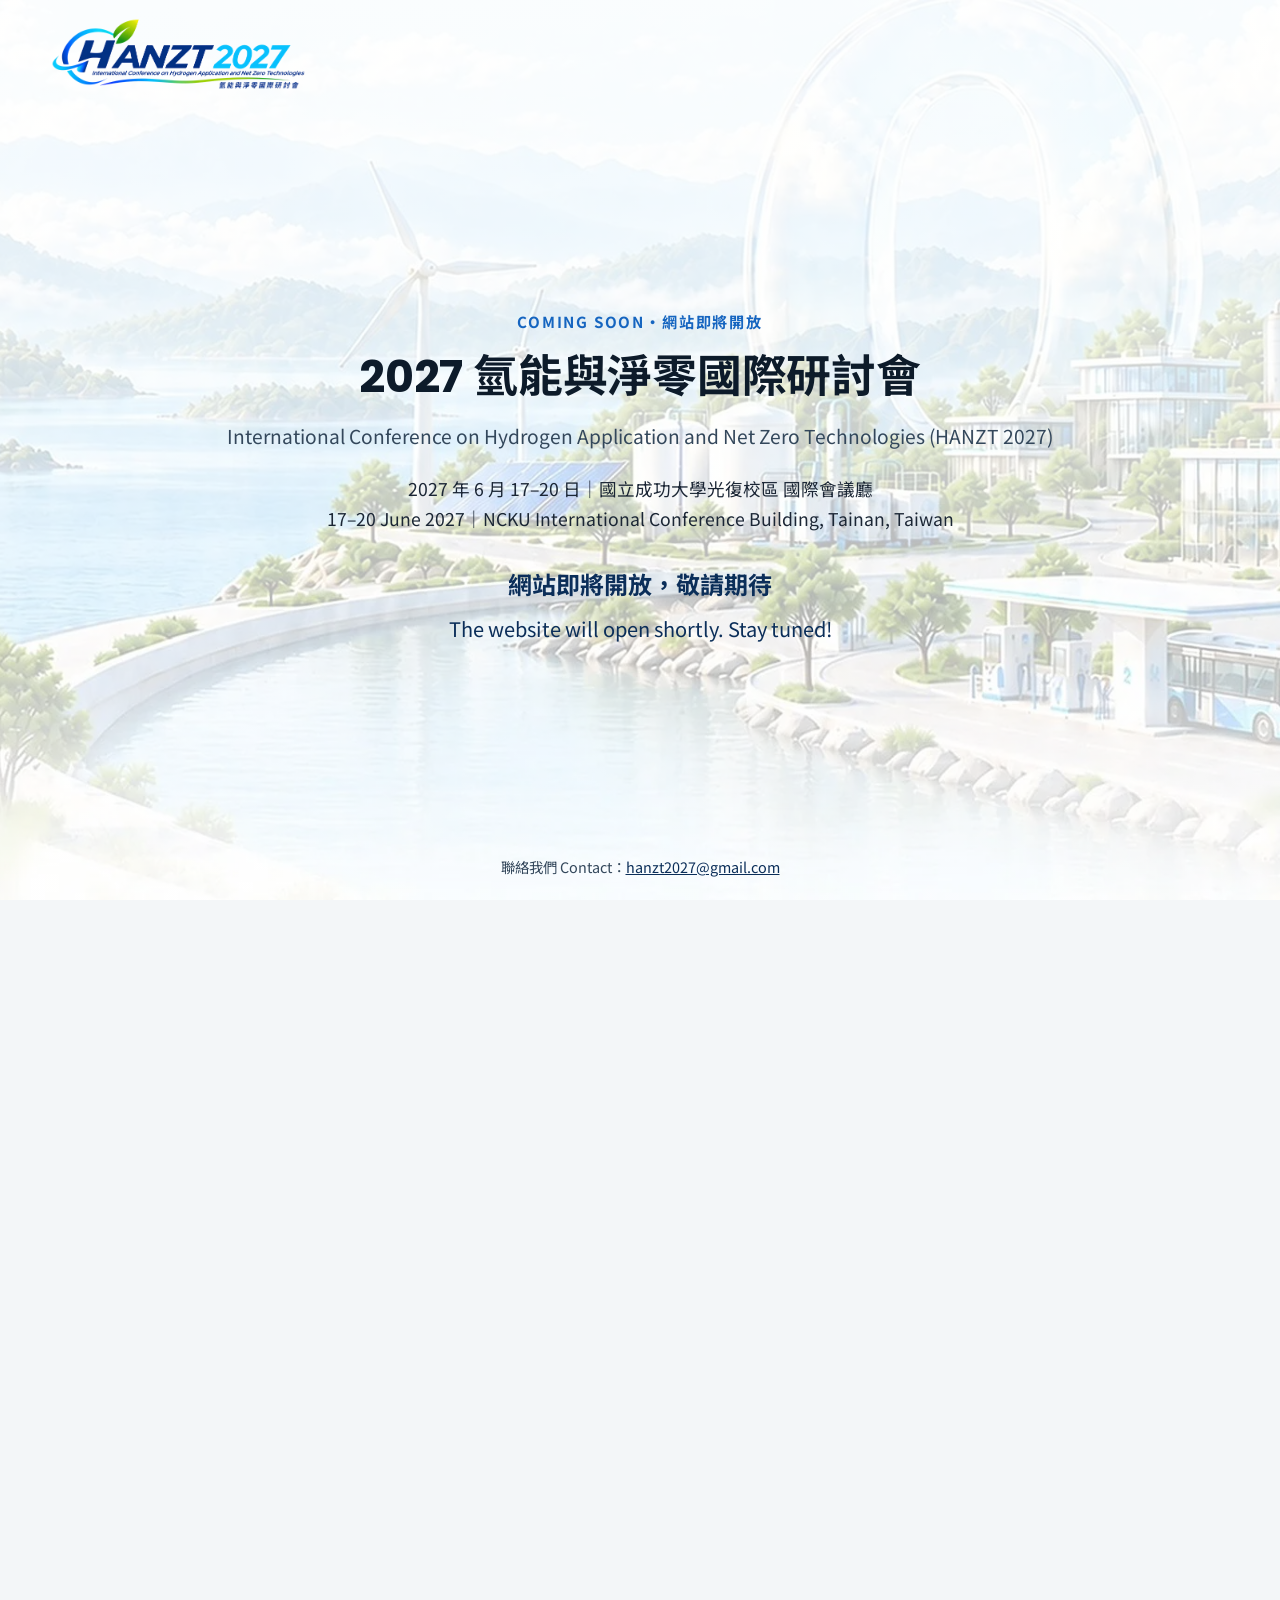
==== commit 390f69f4: "Add files via upload" ====
--- a/index.html
+++ b/index.html
@@ -616,6 +616,28 @@
 .hz-dlg .act{display:flex;gap:10px;justify-content:flex-end;flex-wrap:wrap}
 
 .foot-logo{display:block;width:min(560px,100%);height:auto;margin-top:22px}
+
+/* ---- 預告頁（12/5 前）---- */
+html.hz-gated,html.hz-gated body{overflow:hidden!important}
+html.hz-gated body>*:not(#hz-gate):not(script):not(style){visibility:hidden!important}
+#hz-gate{position:fixed;inset:0;z-index:2147483000;display:grid;grid-template-rows:auto 1fr auto;color:#0d1b2a;background:#eaf3fb center/cover no-repeat;font-family:inherit}
+#hz-gate::before{content:"";position:absolute;inset:0;background:linear-gradient(180deg,rgba(255,255,255,.92) 0%,rgba(255,255,255,.80) 45%,rgba(255,255,255,.55) 100%);pointer-events:none}
+#hz-gate>*{position:relative}
+#hz-gate .g-top{padding:18px max(16px,4vw)}
+#hz-gate .g-logo{border:0;background:none;padding:0;cursor:default;-webkit-tap-highlight-color:transparent;user-select:none}
+#hz-gate .g-logo img{height:clamp(44px,8vw,72px);width:auto;display:block;pointer-events:none}
+#hz-gate .g-main{display:grid;place-content:center;justify-items:center;text-align:center;gap:14px;padding:16px}
+#hz-gate .g-kicker{font-size:.95rem;letter-spacing:.12em;color:#1565c0;font-weight:700}
+#hz-gate h1{margin:0;font-size:clamp(1.5rem,4.6vw,2.8rem);line-height:1.25}
+#hz-gate .g-en{margin:0;font-size:clamp(.95rem,2.2vw,1.2rem);color:#33475b}
+#hz-gate .g-meta{margin:6px 0 0;font-size:clamp(.95rem,2.2vw,1.1rem);color:#1b2635;line-height:1.7}
+#hz-gate .g-cd{display:flex;gap:clamp(8px,2vw,18px);margin:14px 0 4px}
+#hz-gate .g-cd div{min-width:clamp(64px,16vw,104px);padding:12px 6px;border-radius:14px;background:rgba(255,255,255,.88);box-shadow:0 6px 20px rgba(13,27,42,.10)}
+#hz-gate .g-cd b{display:block;font-size:clamp(1.8rem,6vw,3rem);line-height:1.1;color:#0b2e59;font-variant-numeric:tabular-nums}
+#hz-gate .g-cd span{font-size:.8rem;color:#5b6b7f}
+#hz-gate .g-soon{font-size:clamp(1.1rem,3vw,1.5rem);font-weight:700;color:#0b2e59;margin:14px 0 0}
+#hz-gate .g-foot{padding:14px 16px 20px;text-align:center;font-size:.9rem;color:#33475b}
+#hz-gate .g-foot a{color:#0b2e59}
 </style>
 </head>
 <body>
@@ -1238,6 +1260,43 @@
 <script id="hz-assets">const ASSETS = {"images/logo/hanzt-logo.webp": "[data-uri]", "images/logo/thefc.png": "[data-uri]", "images/hero/landscape.jpg": "[data-uri]